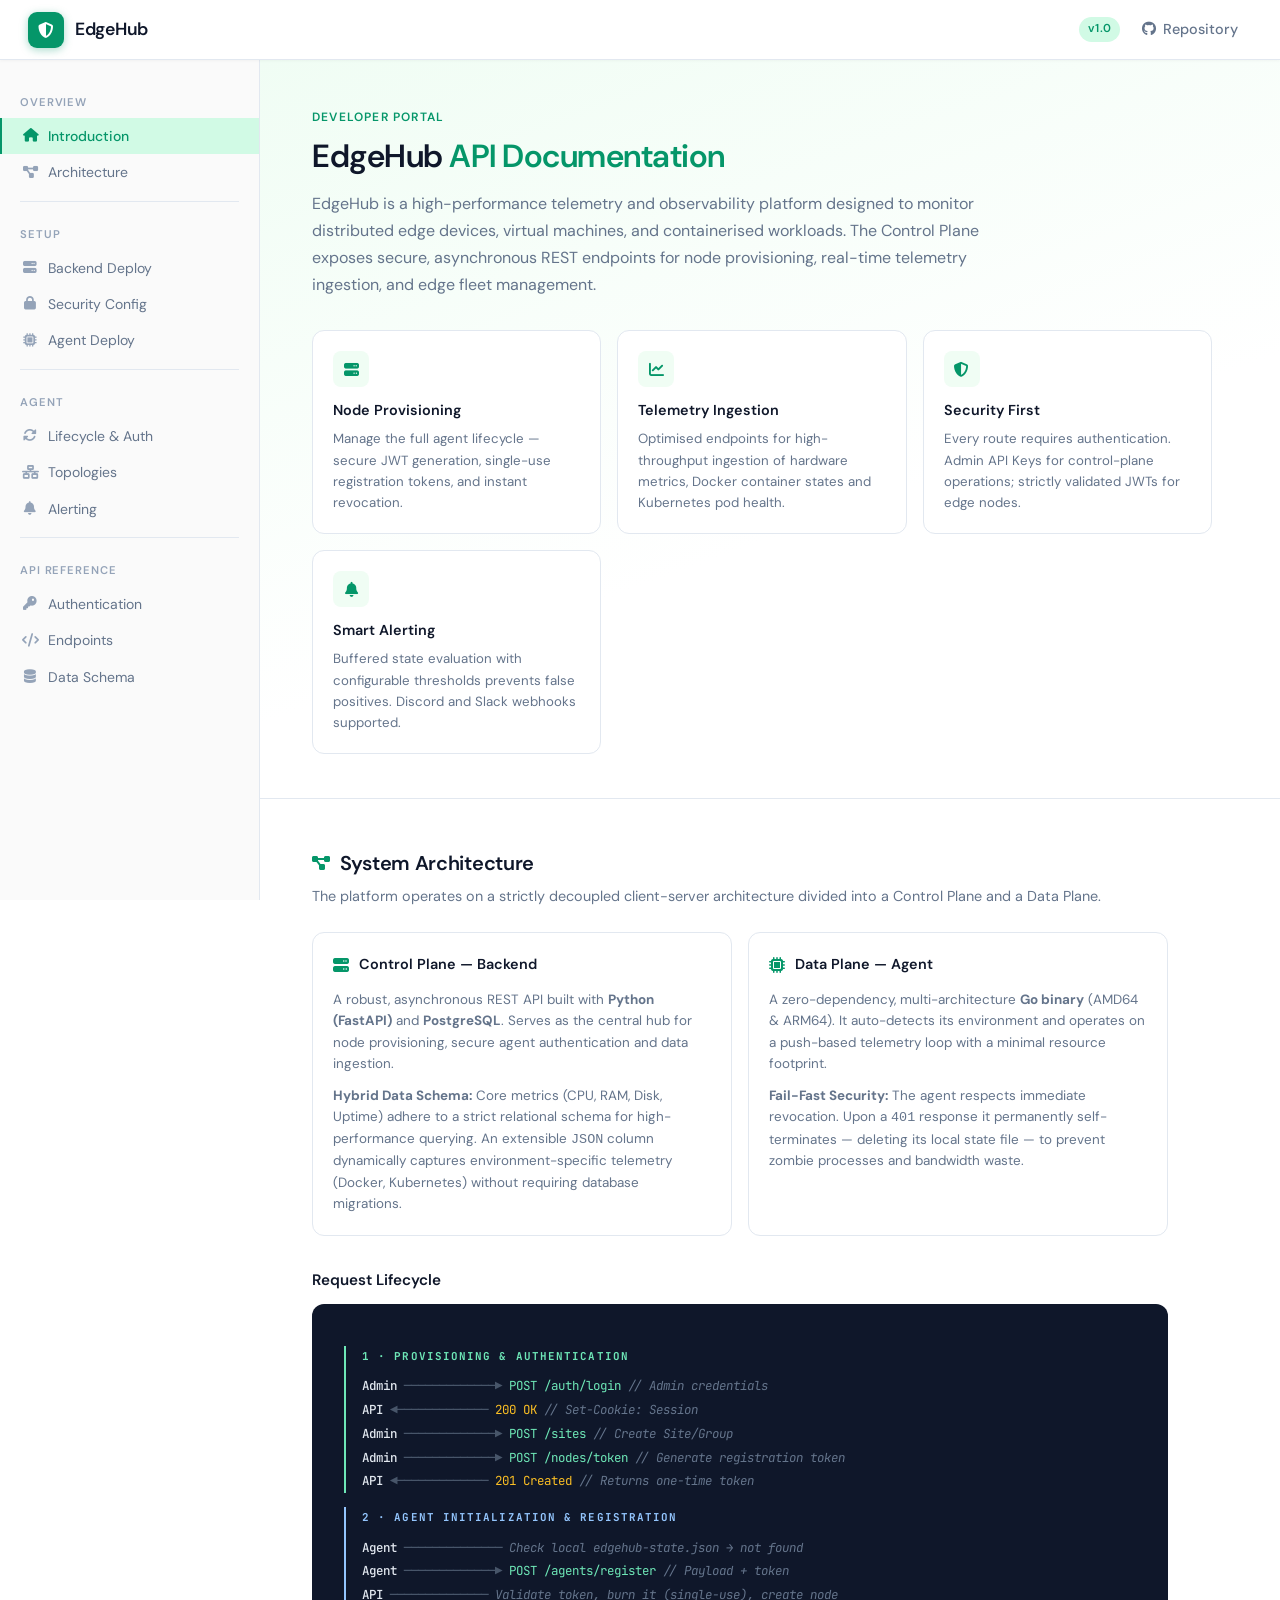
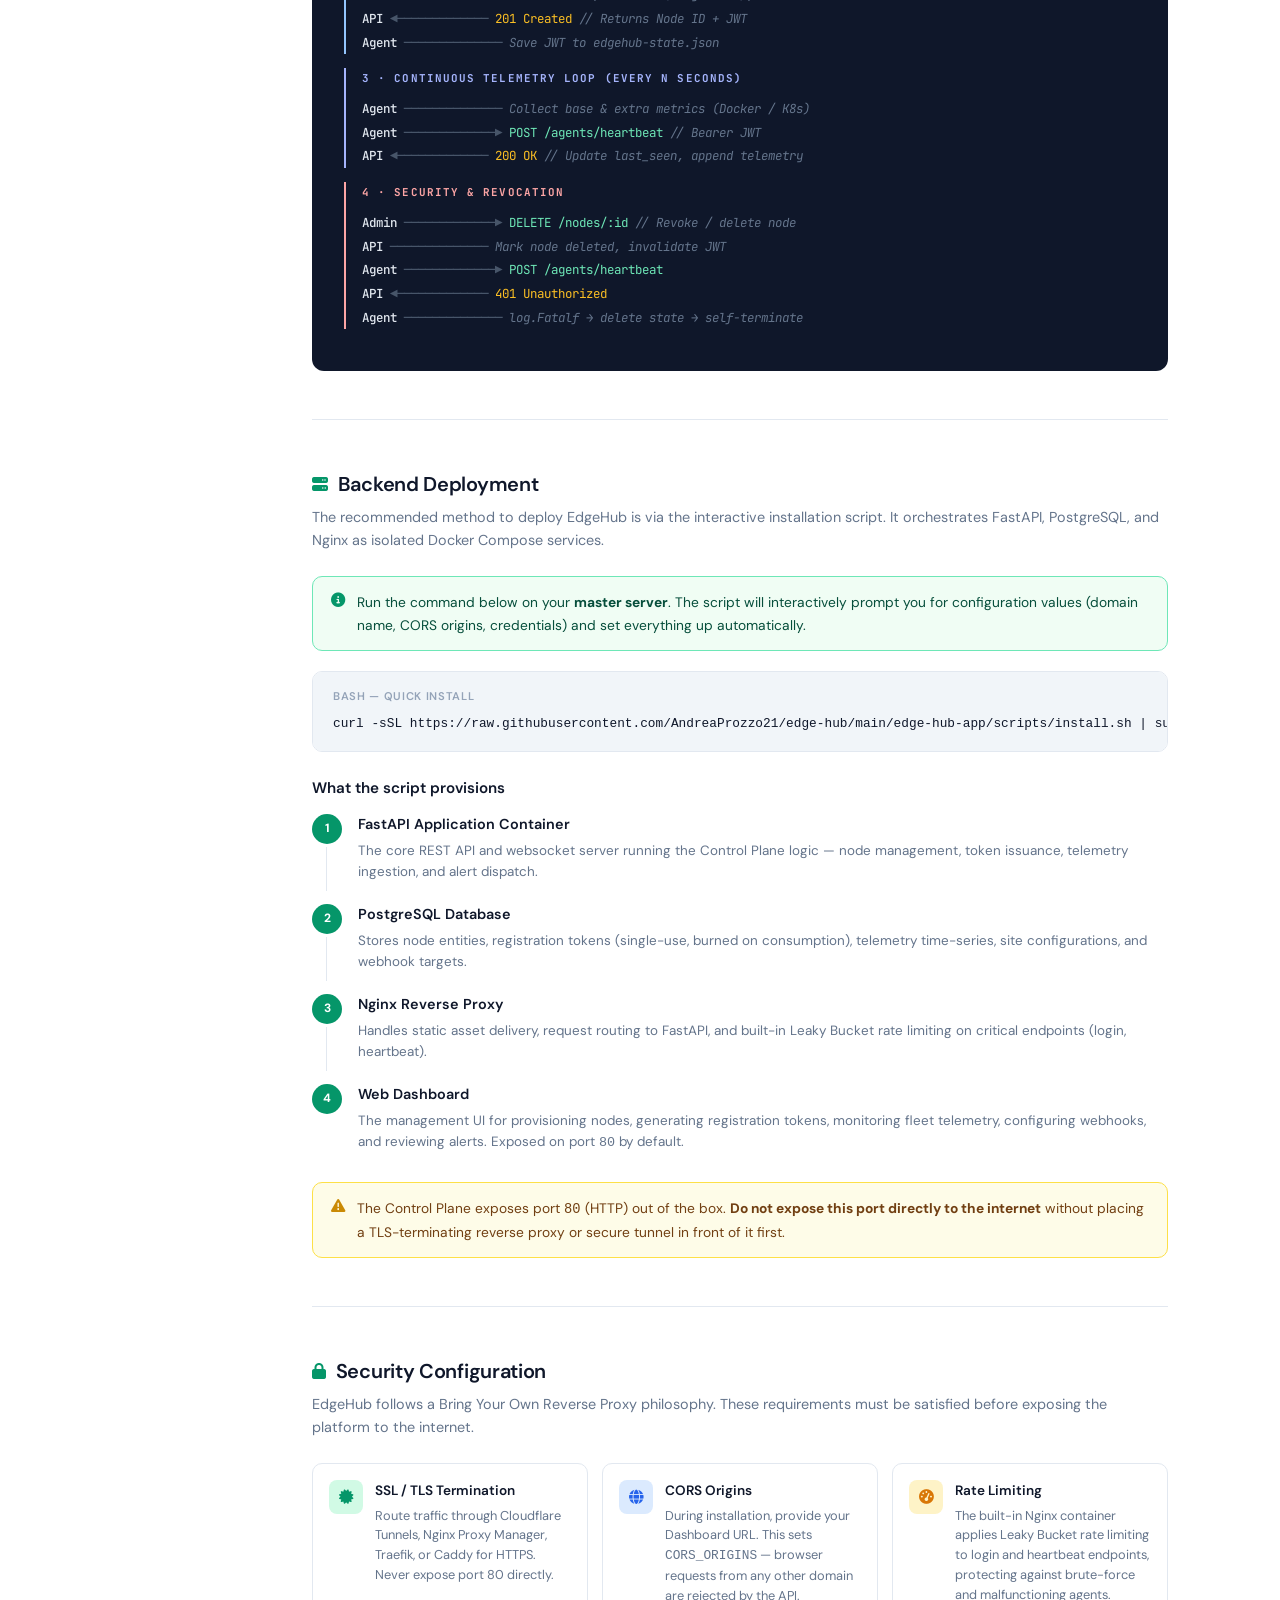
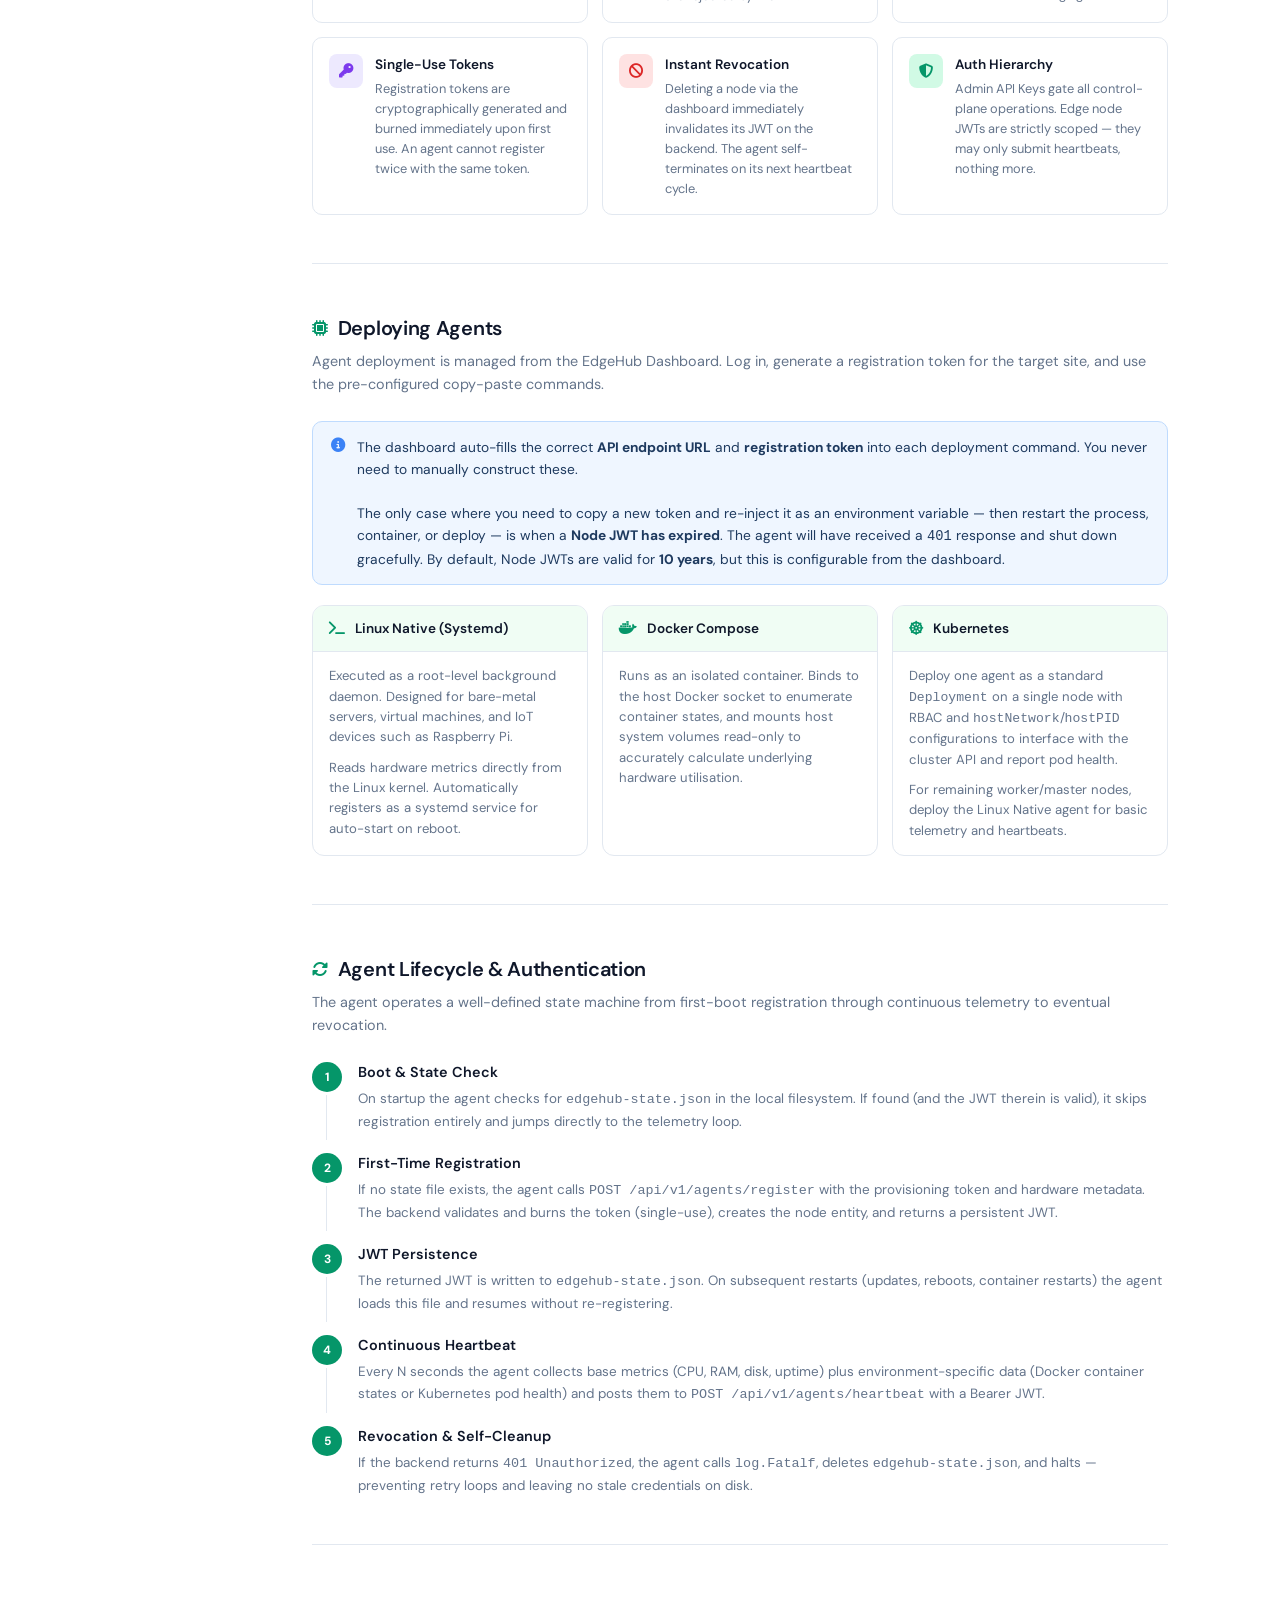
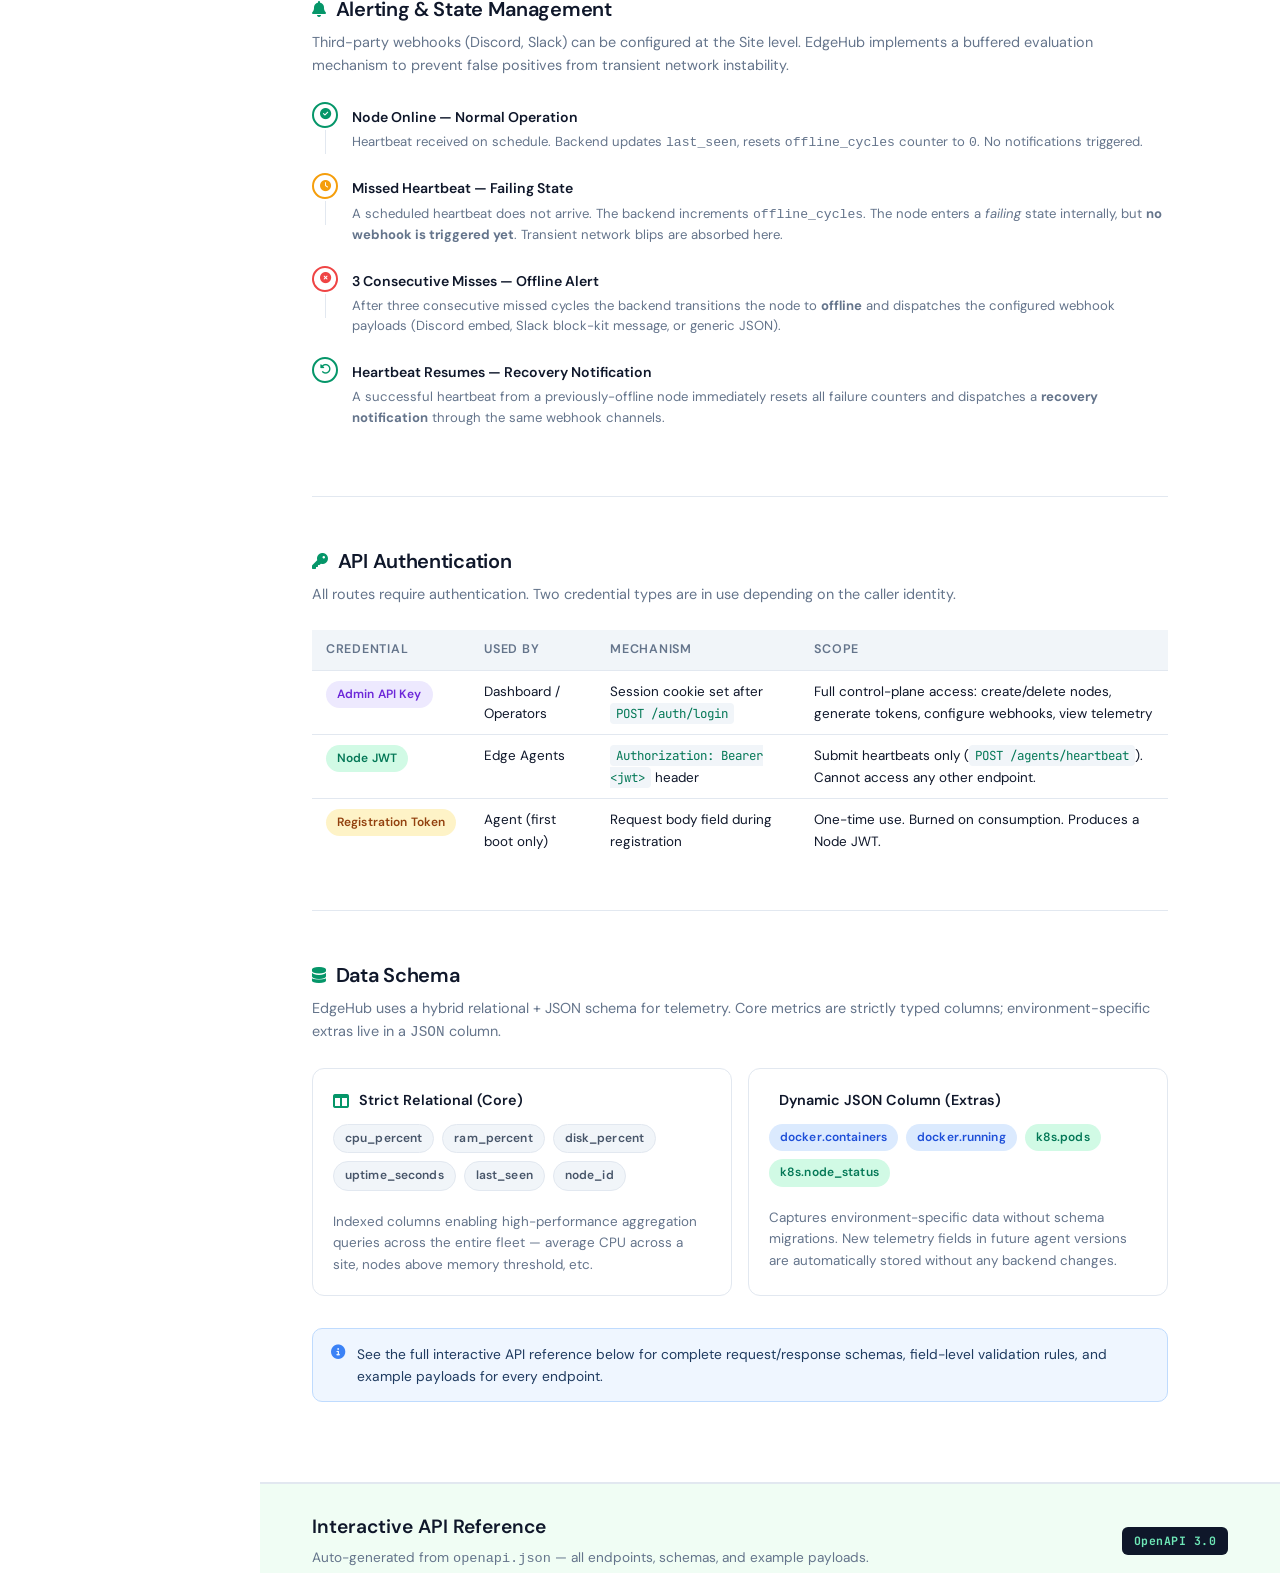
==== edge-hub-app/docs/index.html @ 3953c867 "Stable v1 docs" ====
<!DOCTYPE html>
<html lang="en">
<head>
    <link rel="icon" type="image/x-icon" href="favicon.ico">
    <meta charset="utf-8"/>
    <meta name="viewport" content="width=device-width, initial-scale=1">
    <title>Developer Portal | EdgeHub</title>

    <link rel="preconnect" href="https://fonts.googleapis.com">
    <link rel="preconnect" href="https://fonts.gstatic.com" crossorigin>
    <link href="https://fonts.googleapis.com/css2?family=DM+Sans:ital,opsz,wght@0,9..40,300;0,9..40,400;0,9..40,500;0,9..40,600;1,9..40,400&family=JetBrains+Mono:wght@400;500&display=swap" rel="stylesheet">
    <link rel="stylesheet" href="https://cdnjs.cloudflare.com/ajax/libs/font-awesome/6.4.0/css/all.min.css">

    <style>
        :root {
            --primary: #059669;
            --primary-hover: #047857;
            --primary-light: #d1fae5;
            --primary-mid: #6ee7b7;
            --bg-base: #ffffff;
            --bg-subtle: #f0fdf4;
            --bg-sidebar: #fafafa;
            --text-main: #0f172a;
            --text-muted: #64748b;
            --text-light: #94a3b8;
            --border-color: #e2e8f0;
            --border-strong: #cbd5e1;
            --code-bg: #f1f5f9;
            --danger: #ef4444;
            --warning: #f59e0b;
            --info: #3b82f6;
            --sidebar-width: 260px;
            --nav-height: 60px;
        }

        *, *::before, *::after { box-sizing: border-box; }

        body {
            margin: 0;
            padding: 0;
            font-family: 'DM Sans', sans-serif;
            background-color: var(--bg-base);
            color: var(--text-main);
            font-size: 15px;
            line-height: 1.6;
        }

        /* ─── TOPNAV ─── */
        .topnav {
            position: sticky;
            top: 0;
            z-index: 1000;
            height: var(--nav-height);
            background: var(--bg-base);
            border-bottom: 1px solid var(--border-color);
            display: flex;
            align-items: center;
            justify-content: space-between;
            padding: 0 28px;
            box-shadow: 0 1px 3px rgba(0,0,0,0.04);
        }

        .nav-brand {
            display: flex;
            align-items: center;
            gap: 11px;
            font-weight: 600;
            font-size: 1.1rem;
            color: var(--text-main);
            letter-spacing: -0.3px;
            text-decoration: none;
        }

        .brand-icon {
            width: 36px;
            height: 36px;
            background: var(--primary);
            border-radius: 9px;
            display: flex;
            align-items: center;
            justify-content: center;
            flex-shrink: 0;
            box-shadow: 0 2px 8px rgba(5,150,105,0.35);
        }

        .brand-icon i {
            color: #fff;
            font-size: 16px;
        }

        .nav-right {
            display: flex;
            align-items: center;
            gap: 8px;
        }

        .nav-badge {
            font-size: 0.72rem;
            font-weight: 600;
            color: var(--primary);
            background: var(--primary-light);
            padding: 3px 9px;
            border-radius: 20px;
            letter-spacing: 0.02em;
        }

        .nav-link {
            display: inline-flex;
            align-items: center;
            gap: 7px;
            color: var(--text-muted);
            text-decoration: none;
            font-size: 0.9rem;
            font-weight: 500;
            padding: 6px 14px;
            border-radius: 8px;
            transition: background 0.15s, color 0.15s;
        }

        .nav-link:hover {
            background: var(--bg-subtle);
            color: var(--primary);
        }

        /* ─── LAYOUT ─── */
        .page-wrapper {
            display: flex;
            min-height: calc(100vh - var(--nav-height));
        }

        /* ─── SIDEBAR ─── */
        .sidebar {
            width: var(--sidebar-width);
            flex-shrink: 0;
            background: var(--bg-sidebar);
            border-right: 1px solid var(--border-color);
            position: sticky;
            top: var(--nav-height);
            height: calc(100vh - var(--nav-height));
            overflow-y: auto;
            padding: 20px 0 40px;
            scrollbar-width: thin;
            scrollbar-color: var(--border-strong) transparent;
        }

        .sidebar::-webkit-scrollbar { width: 4px; }
        .sidebar::-webkit-scrollbar-thumb { background: var(--border-strong); border-radius: 4px; }

        .sidebar-section {
            margin-bottom: 4px;
        }

        .sidebar-label {
            font-size: 0.7rem;
            font-weight: 600;
            color: var(--text-light);
            letter-spacing: 0.08em;
            text-transform: uppercase;
            padding: 14px 20px 6px;
        }

        .sidebar-link {
            display: flex;
            align-items: center;
            gap: 10px;
            padding: 7px 20px;
            color: var(--text-muted);
            text-decoration: none;
            font-size: 0.875rem;
            font-weight: 400;
            border-left: 2px solid transparent;
            transition: all 0.15s;
        }

        .sidebar-link i {
            width: 16px;
            text-align: center;
            font-size: 0.85rem;
            color: var(--text-light);
            flex-shrink: 0;
        }

        .sidebar-link:hover {
            color: var(--text-main);
            background: var(--border-color);
        }

        .sidebar-link.active {
            color: var(--primary);
            border-left-color: var(--primary);
            background: var(--primary-light);
            font-weight: 500;
        }

        .sidebar-link.active i {
            color: var(--primary);
        }

        .sidebar-divider {
            height: 1px;
            background: var(--border-color);
            margin: 10px 20px;
        }

        /* ─── MAIN CONTENT ─── */
        .main-content {
            flex: 1;
            min-width: 0;
        }

        /* ─── HERO ─── */
        .hero {
            background: linear-gradient(160deg, var(--bg-subtle) 0%, #ffffff 60%);
            border-bottom: 1px solid var(--border-color);
            padding: 48px 52px 44px;
        }

        .hero-eyebrow {
            font-size: 0.75rem;
            font-weight: 600;
            color: var(--primary);
            letter-spacing: 0.1em;
            text-transform: uppercase;
            margin: 0 0 10px;
        }

        .hero-title {
            font-size: 2rem;
            font-weight: 600;
            color: var(--text-main);
            letter-spacing: -0.5px;
            margin: 0 0 14px;
            line-height: 1.2;
        }

        .hero-title span { color: var(--primary); }

        .hero-desc {
            font-size: 1rem;
            color: var(--text-muted);
            max-width: 680px;
            margin: 0 0 32px;
            line-height: 1.7;
        }

        .hero-cards {
            display: grid;
            grid-template-columns: repeat(auto-fit, minmax(230px, 1fr));
            gap: 16px;
            max-width: 900px;
        }

        .hero-card {
            background: var(--bg-base);
            border: 1px solid var(--border-color);
            border-radius: 12px;
            padding: 20px;
            transition: box-shadow 0.2s, border-color 0.2s, transform 0.2s;
        }

        .hero-card:hover {
            border-color: var(--primary-mid);
            box-shadow: 0 4px 16px rgba(5,150,105,0.10);
            transform: translateY(-2px);
        }

        .hero-card-icon {
            width: 36px;
            height: 36px;
            background: var(--bg-subtle);
            border-radius: 8px;
            display: flex;
            align-items: center;
            justify-content: center;
            margin-bottom: 12px;
        }

        .hero-card-icon i { color: var(--primary); font-size: 15px; }

        .hero-card h3 {
            margin: 0 0 6px;
            font-size: 0.9rem;
            font-weight: 600;
            color: var(--text-main);
        }

        .hero-card p {
            margin: 0;
            font-size: 0.83rem;
            color: var(--text-muted);
            line-height: 1.6;
        }

        /* ─── DOC SECTIONS ─── */
        .doc-body {
            padding: 48px 52px 60px;
            max-width: 960px;
        }

        .section-anchor {
            scroll-margin-top: calc(var(--nav-height) + 20px);
        }

        .section-title {
            font-size: 1.25rem;
            font-weight: 600;
            color: var(--text-main);
            letter-spacing: -0.3px;
            margin: 0 0 6px;
            display: flex;
            align-items: center;
            gap: 10px;
        }

        .section-title i {
            color: var(--primary);
            font-size: 1rem;
        }

        .section-subtitle {
            font-size: 0.9rem;
            color: var(--text-muted);
            margin: 0 0 24px;
        }

        .section-divider {
            border: none;
            border-top: 1px solid var(--border-color);
            margin: 48px 0;
        }

        /* ─── CARDS GRID ─── */
        .cards-grid {
            display: grid;
            grid-template-columns: repeat(auto-fit, minmax(260px, 1fr));
            gap: 16px;
            margin-bottom: 32px;
        }

        .info-card {
            border: 1px solid var(--border-color);
            border-radius: 12px;
            padding: 20px;
            background: var(--bg-base);
        }

        .info-card-header {
            display: flex;
            align-items: center;
            gap: 10px;
            margin-bottom: 12px;
        }

        .info-card-header i {
            color: var(--primary);
            font-size: 1rem;
        }

        .info-card-header h4 {
            margin: 0;
            font-size: 0.9rem;
            font-weight: 600;
            color: var(--text-main);
        }

        .info-card p {
            margin: 0 0 10px;
            font-size: 0.84rem;
            color: var(--text-muted);
            line-height: 1.6;
        }

        .info-card p:last-child { margin-bottom: 0; }

        /* ─── STEPS ─── */
        .steps {
            counter-reset: step;
            margin: 0 0 28px;
        }

        .step {
            display: flex;
            gap: 16px;
            margin-bottom: 20px;
            position: relative;
        }

        .step:not(:last-child)::before {
            content: '';
            position: absolute;
            left: 14px;
            top: 34px;
            bottom: -8px;
            width: 1px;
            background: var(--border-color);
        }

        .step-num {
            counter-increment: step;
            width: 30px;
            height: 30px;
            border-radius: 50%;
            background: var(--primary);
            color: #fff;
            font-size: 0.75rem;
            font-weight: 700;
            display: flex;
            align-items: center;
            justify-content: center;
            flex-shrink: 0;
            margin-top: 1px;
        }

        .step-body h4 {
            margin: 0 0 4px;
            font-size: 0.9rem;
            font-weight: 600;
            color: var(--text-main);
        }

        .step-body p {
            margin: 0;
            font-size: 0.84rem;
            color: var(--text-muted);
            line-height: 1.6;
        }

        /* ─── CODE ─── */
        .code-block {
            background: var(--code-bg);
            border: 1px solid var(--border-color);
            border-radius: 10px;
            padding: 16px 20px;
            font-family: 'JetBrains Mono', monospace;
            font-size: 0.8rem;
            color: var(--text-main);
            overflow-x: auto;
            margin: 12px 0 20px;
            position: relative;
        }

        .code-block .code-label {
            font-family: 'DM Sans', sans-serif;
            font-size: 0.7rem;
            font-weight: 600;
            color: var(--text-light);
            letter-spacing: 0.06em;
            text-transform: uppercase;
            margin-bottom: 8px;
        }

        .code-block code {
            display: block;
            white-space: pre;
            line-height: 1.7;
        }

        .token-kw { color: #7c3aed; }
        .token-str { color: #059669; }
        .token-cmt { color: #94a3b8; font-style: italic; }
        .token-cmd { color: #0f172a; }

        /* ─── BADGE ROW ─── */
        .badge-row {
            display: flex;
            flex-wrap: wrap;
            gap: 8px;
            margin: 0 0 20px;
        }

        .badge {
            font-size: 0.75rem;
            font-weight: 600;
            padding: 4px 11px;
            border-radius: 20px;
            letter-spacing: 0.01em;
            white-space: nowrap;
            display: inline-block;
        }

        .badge-green  { background: var(--primary-light); color: var(--primary-hover); }
        .badge-blue   { background: #dbeafe; color: #1d4ed8; }
        .badge-amber  { background: #fef3c7; color: #92400e; }
        .badge-red    { background: #fee2e2; color: #b91c1c; }
        .badge-purple { background: #ede9fe; color: #6d28d9; }
        .badge-gray   { background: #f1f5f9; color: #475569; border: 1px solid var(--border-color); }

        /* ─── TABLE ─── */
        .doc-table {
            width: 100%;
            border-collapse: collapse;
            font-size: 0.84rem;
            margin: 0 0 24px;
        }

        .doc-table th {
            text-align: left;
            padding: 10px 14px;
            font-weight: 600;
            font-size: 0.78rem;
            text-transform: uppercase;
            letter-spacing: 0.06em;
            color: var(--text-muted);
            background: var(--code-bg);
            border-bottom: 1px solid var(--border-color);
        }

        .doc-table td {
            padding: 10px 14px;
            color: var(--text-main);
            border-bottom: 1px solid var(--border-color);
            vertical-align: top;
        }

        .doc-table tr:last-child td { border-bottom: none; }
        .doc-table tr:hover td { background: var(--bg-subtle); }

        .doc-table code {
            font-family: 'JetBrains Mono', monospace;
            font-size: 0.78rem;
            background: var(--code-bg);
            padding: 2px 6px;
            border-radius: 4px;
            color: var(--primary-hover);
        }

        /* ─── CALLOUT ─── */
        .callout {
            border-radius: 10px;
            padding: 14px 18px;
            font-size: 0.86rem;
            margin: 0 0 20px;
            display: flex;
            gap: 12px;
            align-items: flex-start;
            line-height: 1.6;
        }

        .callout i { margin-top: 2px; flex-shrink: 0; font-size: 0.9rem; }

        .callout-warn  { background: #fefce8; border: 1px solid #fde047; color: #713f12; }
        .callout-warn i { color: #ca8a04; }
        .callout-info  { background: #eff6ff; border: 1px solid #bfdbfe; color: #1e3a5f; }
        .callout-info i { color: var(--info); }
        .callout-danger{ background: #fff1f2; border: 1px solid #fecdd3; color: #881337; }
        .callout-danger i { color: var(--danger); }
        .callout-green { background: var(--bg-subtle); border: 1px solid var(--primary-mid); color: #064e3b; }
        .callout-green i { color: var(--primary); }

        /* ─── SEQUENCE DIAGRAM ─── */
        .sequence-block {
            background: #0f172a;
            border-radius: 12px;
            padding: 28px 32px;
            margin: 12px 0 24px;
            font-family: 'JetBrains Mono', monospace;
            font-size: 0.78rem;
            line-height: 1.9;
            overflow-x: auto;
        }

        .seq-phase {
            border-left: 2px solid;
            padding-left: 16px;
            margin: 14px 0;
        }
        .seq-phase.provision { border-color: #6ee7b7; }
        .seq-phase.register  { border-color: #93c5fd; }
        .seq-phase.telemetry { border-color: #a5b4fc; }
        .seq-phase.revoke    { border-color: #fca5a5; }

        .seq-label {
            font-size: 0.68rem;
            font-weight: 700;
            letter-spacing: 0.1em;
            text-transform: uppercase;
            margin-bottom: 8px;
        }
        .seq-phase.provision .seq-label { color: #6ee7b7; }
        .seq-phase.register  .seq-label { color: #93c5fd; }
        .seq-phase.telemetry .seq-label { color: #a5b4fc; }
        .seq-phase.revoke    .seq-label { color: #fca5a5; }

        .seq-line { color: #94a3b8; }
        .seq-line .actor { color: #e2e8f0; font-weight: 500; }
        .seq-line .arrow { color: #475569; }
        .seq-line .method { color: #6ee7b7; }
        .seq-line .status { color: #fbbf24; }
        .seq-line .note   { color: #64748b; font-style: italic; }

        /* ─── TOPOLOGY GRID ─── */
        .topo-grid {
            display: grid;
            grid-template-columns: repeat(auto-fit, minmax(220px, 1fr));
            gap: 14px;
            margin: 0 0 28px;
        }

        .topo-card {
            border: 1px solid var(--border-color);
            border-radius: 12px;
            overflow: hidden;
        }

        .topo-header {
            background: var(--bg-subtle);
            padding: 12px 16px;
            display: flex;
            align-items: center;
            gap: 10px;
            border-bottom: 1px solid var(--border-color);
        }

        .topo-header i { color: var(--primary); font-size: 0.9rem; }
        .topo-header h4 { margin: 0; font-size: 0.85rem; font-weight: 600; color: var(--text-main); }

        .topo-body {
            padding: 14px 16px;
        }

        .topo-body p {
            margin: 0 0 10px;
            font-size: 0.82rem;
            color: var(--text-muted);
            line-height: 1.55;
        }

        .topo-body p:last-child { margin-bottom: 0; }

        .topo-tag {
            display: inline-block;
            font-size: 0.7rem;
            font-weight: 600;
            background: var(--code-bg);
            color: var(--text-muted);
            padding: 2px 8px;
            border-radius: 5px;
            font-family: 'JetBrains Mono', monospace;
            border: 1px solid var(--border-color);
        }

        /* ─── ALERT FLOW ─── */
        .alert-flow {
            display: flex;
            flex-direction: column;
            gap: 0;
            margin: 0 0 24px;
        }

        .alert-step {
            display: flex;
            align-items: flex-start;
            gap: 14px;
        }

        .alert-line-wrap {
            display: flex;
            flex-direction: column;
            align-items: center;
            flex-shrink: 0;
        }

        .alert-dot {
            width: 26px;
            height: 26px;
            border-radius: 50%;
            border: 2px solid var(--primary);
            background: var(--bg-base);
            display: flex;
            align-items: center;
            justify-content: center;
            flex-shrink: 0;
        }

        .alert-dot i { font-size: 0.7rem; color: var(--primary); }
        .alert-dot.red { border-color: var(--danger); }
        .alert-dot.red i { color: var(--danger); }
        .alert-dot.amber { border-color: var(--warning); }
        .alert-dot.amber i { color: var(--warning); }

        .alert-connector {
            width: 1px;
            flex: 1;
            min-height: 24px;
            background: var(--border-color);
            margin: 2px 0;
        }

        .alert-body {
            padding-bottom: 20px;
        }

        .alert-body h4 {
            margin: 4px 0 4px;
            font-size: 0.88rem;
            font-weight: 600;
            color: var(--text-main);
        }

        .alert-body p {
            margin: 0;
            font-size: 0.82rem;
            color: var(--text-muted);
            line-height: 1.55;
        }

        /* ─── SECURITY GRID ─── */
        .security-grid {
            display: grid;
            grid-template-columns: repeat(auto-fit, minmax(240px, 1fr));
            gap: 14px;
            margin: 0 0 28px;
        }

        .security-item {
            border: 1px solid var(--border-color);
            border-radius: 10px;
            padding: 16px;
            display: flex;
            gap: 12px;
        }

        .security-icon {
            width: 34px;
            height: 34px;
            border-radius: 8px;
            display: flex;
            align-items: center;
            justify-content: center;
            flex-shrink: 0;
        }

        .security-icon.green  { background: var(--primary-light); }
        .security-icon.amber  { background: #fef3c7; }
        .security-icon.blue   { background: #dbeafe; }
        .security-icon.red    { background: #fee2e2; }
        .security-icon.purple { background: #ede9fe; }

        .security-icon.green  i { color: var(--primary); font-size: 0.9rem; }
        .security-icon.amber  i { color: #d97706; font-size: 0.9rem; }
        .security-icon.blue   i { color: #2563eb; font-size: 0.9rem; }
        .security-icon.red    i { color: #dc2626; font-size: 0.9rem; }
        .security-icon.purple i { color: #7c3aed; font-size: 0.9rem; }

        .security-text h4 { margin: 0 0 4px; font-size: 0.85rem; font-weight: 600; color: var(--text-main); }
        .security-text p  { margin: 0; font-size: 0.8rem; color: var(--text-muted); line-height: 1.55; }

        /* ─── REDOC WRAPPER ─── */
        .redoc-divider {
            border-top: 2px solid var(--border-color);
            margin: 0;
        }

        .redoc-header {
            padding: 28px 52px 20px;
            background: var(--bg-subtle);
            border-bottom: 1px solid var(--border-color);
            display: flex;
            align-items: center;
            justify-content: space-between;
        }

        .redoc-header h2 {
            margin: 0 0 4px;
            font-size: 1.2rem;
            font-weight: 600;
            color: var(--text-main);
        }

        .redoc-header p {
            margin: 0;
            font-size: 0.85rem;
            color: var(--text-muted);
        }

        .redoc-badge {
            font-size: 0.72rem;
            font-weight: 700;
            background: #0f172a;
            color: #6ee7b7;
            padding: 5px 12px;
            border-radius: 6px;
            letter-spacing: 0.04em;
            font-family: 'JetBrains Mono', monospace;
        }

        .redoc-container { width: 100%; }

        /* ─── RESPONSIVE ─── */
        @media (max-width: 860px) {
            .sidebar { display: none; }
            .hero { padding: 32px 24px 28px; }
            .doc-body { padding: 32px 24px 48px; }
            .redoc-header { padding: 20px 24px 16px; flex-direction: column; align-items: flex-start; gap: 10px; }
        }
    </style>
</head>
<body>

<!-- ─── TOPNAV ─── -->
<header class="topnav">
    <a class="nav-brand" href="#">
        <div class="brand-icon">
            <i class="fas fa-shield-halved"></i>
        </div>
        EdgeHub
    </a>
    <div class="nav-right">
        <span class="nav-badge">v1.0</span>
        <a class="nav-link" href="https://github.com/AndreaProzzo21/edge-hub" target="_blank">
            <i class="fab fa-github"></i> Repository
        </a>
    </div>
</header>

<div class="page-wrapper">

    <!-- ─── SIDEBAR ─── -->
    <nav class="sidebar">
        <div class="sidebar-section">
            <div class="sidebar-label">Overview</div>
            <a class="sidebar-link active" href="#overview">
                <i class="fas fa-house"></i> Introduction
            </a>
            <a class="sidebar-link" href="#architecture">
                <i class="fas fa-diagram-project"></i> Architecture
            </a>
        </div>
        <div class="sidebar-divider"></div>
        <div class="sidebar-section">
            <div class="sidebar-label">Setup</div>
            <a class="sidebar-link" href="#backend-setup">
                <i class="fas fa-server"></i> Backend Deploy
            </a>
            <a class="sidebar-link" href="#security-config">
                <i class="fas fa-lock"></i> Security Config
            </a>
            <a class="sidebar-link" href="#agent-deploy">
                <i class="fas fa-microchip"></i> Agent Deploy
            </a>
        </div>
        <div class="sidebar-divider"></div>
        <div class="sidebar-section">
            <div class="sidebar-label">Agent</div>
            <a class="sidebar-link" href="#agent-lifecycle">
                <i class="fas fa-rotate"></i> Lifecycle & Auth
            </a>
            <a class="sidebar-link" href="#topologies">
                <i class="fas fa-network-wired"></i> Topologies
            </a>
            <a class="sidebar-link" href="#alerting">
                <i class="fas fa-bell"></i> Alerting
            </a>
        </div>
        <div class="sidebar-divider"></div>
        <div class="sidebar-section">
            <div class="sidebar-label">API Reference</div>
            <a class="sidebar-link" href="#api-auth">
                <i class="fas fa-key"></i> Authentication
            </a>
            <a class="sidebar-link" href="#api-endpoints">
                <i class="fas fa-code"></i> Endpoints
            </a>
            <a class="sidebar-link" href="#api-schema">
                <i class="fas fa-database"></i> Data Schema
            </a>
        </div>
    </nav>

    <!-- ─── MAIN ─── -->
    <div class="main-content">

        <!-- HERO -->
        <section class="hero" id="overview">
            <p class="hero-eyebrow">Developer Portal</p>
            <h1 class="hero-title">EdgeHub <span>API Documentation</span></h1>
            <p class="hero-desc">
                EdgeHub is a high-performance telemetry and observability platform designed to monitor distributed edge devices, virtual machines, and containerised workloads. The Control Plane exposes secure, asynchronous REST endpoints for node provisioning, real-time telemetry ingestion, and edge fleet management.
            </p>
            <div class="hero-cards">
                <div class="hero-card">
                    <div class="hero-card-icon"><i class="fas fa-server"></i></div>
                    <h3>Node Provisioning</h3>
                    <p>Manage the full agent lifecycle — secure JWT generation, single-use registration tokens, and instant revocation.</p>
                </div>
                <div class="hero-card">
                    <div class="hero-card-icon"><i class="fas fa-chart-line"></i></div>
                    <h3>Telemetry Ingestion</h3>
                    <p>Optimised endpoints for high-throughput ingestion of hardware metrics, Docker container states and Kubernetes pod health.</p>
                </div>
                <div class="hero-card">
                    <div class="hero-card-icon"><i class="fas fa-shield-halved"></i></div>
                    <h3>Security First</h3>
                    <p>Every route requires authentication. Admin API Keys for control-plane operations; strictly validated JWTs for edge nodes.</p>
                </div>
                <div class="hero-card">
                    <div class="hero-card-icon"><i class="fas fa-bell"></i></div>
                    <h3>Smart Alerting</h3>
                    <p>Buffered state evaluation with configurable thresholds prevents false positives. Discord and Slack webhooks supported.</p>
                </div>
            </div>
        </section>

        <!-- DOC BODY -->
        <div class="doc-body">

            <!-- ARCHITECTURE -->
            <section class="section-anchor" id="architecture">
                <h2 class="section-title"><i class="fas fa-diagram-project"></i> System Architecture</h2>
                <p class="section-subtitle">The platform operates on a strictly decoupled client-server architecture divided into a Control Plane and a Data Plane.</p>

                <div class="cards-grid">
                    <div class="info-card">
                        <div class="info-card-header">
                            <i class="fas fa-server"></i>
                            <h4>Control Plane — Backend</h4>
                        </div>
                        <p>A robust, asynchronous REST API built with <strong>Python (FastAPI)</strong> and <strong>PostgreSQL</strong>. Serves as the central hub for node provisioning, secure agent authentication and data ingestion.</p>
                        <p><strong>Hybrid Data Schema:</strong> Core metrics (CPU, RAM, Disk, Uptime) adhere to a strict relational schema for high-performance querying. An extensible <code>JSON</code> column dynamically captures environment-specific telemetry (Docker, Kubernetes) without requiring database migrations.</p>
                    </div>
                    <div class="info-card">
                        <div class="info-card-header">
                            <i class="fas fa-microchip"></i>
                            <h4>Data Plane — Agent</h4>
                        </div>
                        <p>A zero-dependency, multi-architecture <strong>Go binary</strong> (AMD64 &amp; ARM64). It auto-detects its environment and operates on a push-based telemetry loop with a minimal resource footprint.</p>
                        <p><strong>Fail-Fast Security:</strong> The agent respects immediate revocation. Upon a <code>401</code> response it permanently self-terminates — deleting its local state file — to prevent zombie processes and bandwidth waste.</p>
                    </div>
                </div>

                <!-- Sequence diagram -->
                <h3 style="font-size:0.95rem; font-weight:600; color:var(--text-main); margin:0 0 10px;">Request Lifecycle</h3>
                <div class="sequence-block">
                    <div class="seq-phase provision">
                        <div class="seq-label">1 · Provisioning &amp; Authentication</div>
                        <div class="seq-line"><span class="actor">Admin</span> <span class="arrow">─────────────▶</span> <span class="method">POST /auth/login</span> <span class="note">// Admin credentials</span></div>
                        <div class="seq-line"><span class="actor">API  </span> <span class="arrow">◀─────────────</span> <span class="status">200 OK</span> <span class="note">// Set-Cookie: Session</span></div>
                        <div class="seq-line"><span class="actor">Admin</span> <span class="arrow">─────────────▶</span> <span class="method">POST /sites</span> <span class="note">// Create Site/Group</span></div>
                        <div class="seq-line"><span class="actor">Admin</span> <span class="arrow">─────────────▶</span> <span class="method">POST /nodes/token</span> <span class="note">// Generate registration token</span></div>
                        <div class="seq-line"><span class="actor">API  </span> <span class="arrow">◀─────────────</span> <span class="status">201 Created</span> <span class="note">// Returns one-time token</span></div>
                    </div>
                    <div class="seq-phase register">
                        <div class="seq-label">2 · Agent Initialization &amp; Registration</div>
                        <div class="seq-line"><span class="actor">Agent</span> <span class="arrow">──────────────</span> <span class="note">Check local edgehub-state.json → not found</span></div>
                        <div class="seq-line"><span class="actor">Agent</span> <span class="arrow">─────────────▶</span> <span class="method">POST /agents/register</span> <span class="note">// Payload + token</span></div>
                        <div class="seq-line"><span class="actor">API  </span> <span class="arrow">──────────────</span> <span class="note">Validate token, burn it (single-use), create node</span></div>
                        <div class="seq-line"><span class="actor">API  </span> <span class="arrow">◀─────────────</span> <span class="status">201 Created</span> <span class="note">// Returns Node ID + JWT</span></div>
                        <div class="seq-line"><span class="actor">Agent</span> <span class="arrow">──────────────</span> <span class="note">Save JWT to edgehub-state.json</span></div>
                    </div>
                    <div class="seq-phase telemetry">
                        <div class="seq-label">3 · Continuous Telemetry Loop (every N seconds)</div>
                        <div class="seq-line"><span class="actor">Agent</span> <span class="arrow">──────────────</span> <span class="note">Collect base &amp; extra metrics (Docker / K8s)</span></div>
                        <div class="seq-line"><span class="actor">Agent</span> <span class="arrow">─────────────▶</span> <span class="method">POST /agents/heartbeat</span> <span class="note">// Bearer JWT</span></div>
                        <div class="seq-line"><span class="actor">API  </span> <span class="arrow">◀─────────────</span> <span class="status">200 OK</span> <span class="note">// Update last_seen, append telemetry</span></div>
                    </div>
                    <div class="seq-phase revoke">
                        <div class="seq-label">4 · Security &amp; Revocation</div>
                        <div class="seq-line"><span class="actor">Admin</span> <span class="arrow">─────────────▶</span> <span class="method">DELETE /nodes/:id</span> <span class="note">// Revoke / delete node</span></div>
                        <div class="seq-line"><span class="actor">API  </span> <span class="arrow">──────────────</span> <span class="note">Mark node deleted, invalidate JWT</span></div>
                        <div class="seq-line"><span class="actor">Agent</span> <span class="arrow">─────────────▶</span> <span class="method">POST /agents/heartbeat</span></div>
                        <div class="seq-line"><span class="actor">API  </span> <span class="arrow">◀─────────────</span> <span class="status">401 Unauthorized</span></div>
                        <div class="seq-line"><span class="actor">Agent</span> <span class="arrow">──────────────</span> <span class="note">log.Fatalf → delete state → self-terminate</span></div>
                    </div>
                </div>
            </section>

            <hr class="section-divider">

            <!-- BACKEND SETUP -->
            <section class="section-anchor" id="backend-setup">
                <h2 class="section-title"><i class="fas fa-server"></i> Backend Deployment</h2>
                <p class="section-subtitle">The recommended method to deploy EdgeHub is via the interactive installation script. It orchestrates FastAPI, PostgreSQL, and Nginx as isolated Docker Compose services.</p>

                <div class="callout callout-green">
                    <i class="fas fa-circle-info"></i>
                    <div>Run the command below on your <strong>master server</strong>. The script will interactively prompt you for configuration values (domain name, CORS origins, credentials) and set everything up automatically.</div>
                </div>

                <div class="code-block">
                    <div class="code-label">bash — quick install</div>
                    <code><span class="token-cmd">curl -sSL https://raw.githubusercontent.com/AndreaProzzo21/edge-hub/main/edge-hub-app/scripts/install.sh | sudo bash</span></code>
                </div>

                <h3 style="font-size:0.95rem;font-weight:600;color:var(--text-main);margin:24px 0 12px;">What the script provisions</h3>
                <div class="steps">
                    <div class="step">
                        <div class="step-num">1</div>
                        <div class="step-body">
                            <h4>FastAPI Application Container</h4>
                            <p>The core REST API and websocket server running the Control Plane logic — node management, token issuance, telemetry ingestion, and alert dispatch.</p>
                        </div>
                    </div>
                    <div class="step">
                        <div class="step-num">2</div>
                        <div class="step-body">
                            <h4>PostgreSQL Database</h4>
                            <p>Stores node entities, registration tokens (single-use, burned on consumption), telemetry time-series, site configurations, and webhook targets.</p>
                        </div>
                    </div>
                    <div class="step">
                        <div class="step-num">3</div>
                        <div class="step-body">
                            <h4>Nginx Reverse Proxy</h4>
                            <p>Handles static asset delivery, request routing to FastAPI, and built-in Leaky Bucket rate limiting on critical endpoints (login, heartbeat).</p>
                        </div>
                    </div>
                    <div class="step">
                        <div class="step-num">4</div>
                        <div class="step-body">
                            <h4>Web Dashboard</h4>
                            <p>The management UI for provisioning nodes, generating registration tokens, monitoring fleet telemetry, configuring webhooks, and reviewing alerts. Exposed on port <code>80</code> by default.</p>
                        </div>
                    </div>
                </div>

                <div class="callout callout-warn">
                    <i class="fas fa-triangle-exclamation"></i>
                    <div>The Control Plane exposes port <code>80</code> (HTTP) out of the box. <strong>Do not expose this port directly to the internet</strong> without placing a TLS-terminating reverse proxy or secure tunnel in front of it first.</div>
                </div>
            </section>

            <hr class="section-divider">

            <!-- SECURITY -->
            <section class="section-anchor" id="security-config">
                <h2 class="section-title"><i class="fas fa-lock"></i> Security Configuration</h2>
                <p class="section-subtitle">EdgeHub follows a Bring Your Own Reverse Proxy philosophy. These requirements must be satisfied before exposing the platform to the internet.</p>

                <div class="security-grid">
                    <div class="security-item">
                        <div class="security-icon green"><i class="fas fa-certificate"></i></div>
                        <div class="security-text">
                            <h4>SSL / TLS Termination</h4>
                            <p>Route traffic through Cloudflare Tunnels, Nginx Proxy Manager, Traefik, or Caddy for HTTPS. Never expose port 80 directly.</p>
                        </div>
                    </div>
                    <div class="security-item">
                        <div class="security-icon blue"><i class="fas fa-globe"></i></div>
                        <div class="security-text">
                            <h4>CORS Origins</h4>
                            <p>During installation, provide your Dashboard URL. This sets <code>CORS_ORIGINS</code> — browser requests from any other domain are rejected by the API.</p>
                        </div>
                    </div>
                    <div class="security-item">
                        <div class="security-icon amber"><i class="fas fa-gauge-high"></i></div>
                        <div class="security-text">
                            <h4>Rate Limiting</h4>
                            <p>The built-in Nginx container applies Leaky Bucket rate limiting to login and heartbeat endpoints, protecting against brute-force and malfunctioning agents.</p>
                        </div>
                    </div>
                    <div class="security-item">
                        <div class="security-icon purple"><i class="fas fa-key"></i></div>
                        <div class="security-text">
                            <h4>Single-Use Tokens</h4>
                            <p>Registration tokens are cryptographically generated and burned immediately upon first use. An agent cannot register twice with the same token.</p>
                        </div>
                    </div>
                    <div class="security-item">
                        <div class="security-icon red"><i class="fas fa-ban"></i></div>
                        <div class="security-text">
                            <h4>Instant Revocation</h4>
                            <p>Deleting a node via the dashboard immediately invalidates its JWT on the backend. The agent self-terminates on its next heartbeat cycle.</p>
                        </div>
                    </div>
                    <div class="security-item">
                        <div class="security-icon green"><i class="fas fa-shield-halved"></i></div>
                        <div class="security-text">
                            <h4>Auth Hierarchy</h4>
                            <p>Admin API Keys gate all control-plane operations. Edge node JWTs are strictly scoped — they may only submit heartbeats, nothing more.</p>
                        </div>
                    </div>
                </div>
            </section>

            <hr class="section-divider">

            <!-- AGENT DEPLOY -->
            <section class="section-anchor" id="agent-deploy">
                <h2 class="section-title"><i class="fas fa-microchip"></i> Deploying Agents</h2>
                <p class="section-subtitle">Agent deployment is managed from the EdgeHub Dashboard. Log in, generate a registration token for the target site, and use the pre-configured copy-paste commands.</p>

                <div class="callout callout-info">
                    <i class="fas fa-circle-info"></i>
                    <div>
                        The dashboard auto-fills the correct <strong>API endpoint URL</strong> and <strong>registration token</strong> into each deployment command. You never need to manually construct these.
                        <br><br>
                        The only case where you need to copy a new token and re-inject it as an environment variable — then restart the process, container, or deploy — is when a <strong>Node JWT has expired</strong>. The agent will have received a <code>401</code> response and shut down gracefully. By default, Node JWTs are valid for <strong>10 years</strong>, but this is configurable from the dashboard.
                    </div>
                </div>

                <div class="topo-grid">
                    <div class="topo-card">
                        <div class="topo-header">
                            <i class="fas fa-terminal"></i>
                            <h4>Linux Native (Systemd)</h4>
                        </div>
                        <div class="topo-body">
                            <p>Executed as a root-level background daemon. Designed for bare-metal servers, virtual machines, and IoT devices such as Raspberry Pi.</p>
                            <p>Reads hardware metrics directly from the Linux kernel. Automatically registers as a systemd service for auto-start on reboot.</p>
                        </div>
                    </div>
                    <div class="topo-card">
                        <div class="topo-header">
                            <i class="fab fa-docker"></i>
                            <h4>Docker Compose</h4>
                        </div>
                        <div class="topo-body">
                            <p>Runs as an isolated container. Binds to the host Docker socket to enumerate container states, and mounts host system volumes read-only to accurately calculate underlying hardware utilisation.</p>
                        </div>
                    </div>
                    <div class="topo-card">
                        <div class="topo-header">
                            <i class="fas fa-dharmachakra"></i>
                            <h4>Kubernetes</h4>
                        </div>
                        <div class="topo-body">
                            <p>Deploy one agent as a standard <code>Deployment</code> on a single node with RBAC and <code>hostNetwork</code>/<code>hostPID</code> configurations to interface with the cluster API and report pod health.</p>
                            <p>For remaining worker/master nodes, deploy the Linux Native agent for basic telemetry and heartbeats.</p>
                        </div>
                    </div>
                </div>
            </section>

            <hr class="section-divider">

            <!-- AGENT LIFECYCLE -->
            <section class="section-anchor" id="agent-lifecycle">
                <h2 class="section-title"><i class="fas fa-rotate"></i> Agent Lifecycle &amp; Authentication</h2>
                <p class="section-subtitle">The agent operates a well-defined state machine from first-boot registration through continuous telemetry to eventual revocation.</p>

                <div class="steps">
                    <div class="step">
                        <div class="step-num">1</div>
                        <div class="step-body">
                            <h4>Boot &amp; State Check</h4>
                            <p>On startup the agent checks for <code>edgehub-state.json</code> in the local filesystem. If found (and the JWT therein is valid), it skips registration entirely and jumps directly to the telemetry loop.</p>
                        </div>
                    </div>
                    <div class="step">
                        <div class="step-num">2</div>
                        <div class="step-body">
                            <h4>First-Time Registration</h4>
                            <p>If no state file exists, the agent calls <code>POST /api/v1/agents/register</code> with the provisioning token and hardware metadata. The backend validates and burns the token (single-use), creates the node entity, and returns a persistent JWT.</p>
                        </div>
                    </div>
                    <div class="step">
                        <div class="step-num">3</div>
                        <div class="step-body">
                            <h4>JWT Persistence</h4>
                            <p>The returned JWT is written to <code>edgehub-state.json</code>. On subsequent restarts (updates, reboots, container restarts) the agent loads this file and resumes without re-registering.</p>
                        </div>
                    </div>
                    <div class="step">
                        <div class="step-num">4</div>
                        <div class="step-body">
                            <h4>Continuous Heartbeat</h4>
                            <p>Every N seconds the agent collects base metrics (CPU, RAM, disk, uptime) plus environment-specific data (Docker container states or Kubernetes pod health) and posts them to <code>POST /api/v1/agents/heartbeat</code> with a Bearer JWT.</p>
                        </div>
                    </div>
                    <div class="step">
                        <div class="step-num">5</div>
                        <div class="step-body">
                            <h4>Revocation &amp; Self-Cleanup</h4>
                            <p>If the backend returns <code>401 Unauthorized</code>, the agent calls <code>log.Fatalf</code>, deletes <code>edgehub-state.json</code>, and halts — preventing retry loops and leaving no stale credentials on disk.</p>
                        </div>
                    </div>
                </div>
            </section>

            <hr class="section-divider">

            <!-- ALERTING -->
            <section class="section-anchor" id="alerting">
                <h2 class="section-title"><i class="fas fa-bell"></i> Alerting &amp; State Management</h2>
                <p class="section-subtitle">Third-party webhooks (Discord, Slack) can be configured at the Site level. EdgeHub implements a buffered evaluation mechanism to prevent false positives from transient network instability.</p>

                <div class="alert-flow">
                    <div class="alert-step">
                        <div class="alert-line-wrap">
                            <div class="alert-dot"><i class="fas fa-circle-check"></i></div>
                            <div class="alert-connector"></div>
                        </div>
                        <div class="alert-body">
                            <h4>Node Online — Normal Operation</h4>
                            <p>Heartbeat received on schedule. Backend updates <code>last_seen</code>, resets <code>offline_cycles</code> counter to <code>0</code>. No notifications triggered.</p>
                        </div>
                    </div>
                    <div class="alert-step">
                        <div class="alert-line-wrap">
                            <div class="alert-dot amber"><i class="fas fa-clock"></i></div>
                            <div class="alert-connector"></div>
                        </div>
                        <div class="alert-body">
                            <h4>Missed Heartbeat — Failing State</h4>
                            <p>A scheduled heartbeat does not arrive. The backend increments <code>offline_cycles</code>. The node enters a <em>failing</em> state internally, but <strong>no webhook is triggered yet</strong>. Transient network blips are absorbed here.</p>
                        </div>
                    </div>
                    <div class="alert-step">
                        <div class="alert-line-wrap">
                            <div class="alert-dot red"><i class="fas fa-circle-xmark"></i></div>
                            <div class="alert-connector"></div>
                        </div>
                        <div class="alert-body">
                            <h4>3 Consecutive Misses — Offline Alert</h4>
                            <p>After three consecutive missed cycles the backend transitions the node to <strong>offline</strong> and dispatches the configured webhook payloads (Discord embed, Slack block-kit message, or generic JSON).</p>
                        </div>
                    </div>
                    <div class="alert-step">
                        <div class="alert-line-wrap">
                            <div class="alert-dot"><i class="fas fa-rotate-left"></i></div>
                        </div>
                        <div class="alert-body">
                            <h4>Heartbeat Resumes — Recovery Notification</h4>
                            <p>A successful heartbeat from a previously-offline node immediately resets all failure counters and dispatches a <strong>recovery notification</strong> through the same webhook channels.</p>
                        </div>
                    </div>
                </div>
            </section>

            <hr class="section-divider">

            <!-- API AUTH -->
            <section class="section-anchor" id="api-auth">
                <h2 class="section-title"><i class="fas fa-key"></i> API Authentication</h2>
                <p class="section-subtitle">All routes require authentication. Two credential types are in use depending on the caller identity.</p>

                <table class="doc-table">
                    <thead>
                        <tr>
                            <th>Credential</th>
                            <th>Used By</th>
                            <th>Mechanism</th>
                            <th>Scope</th>
                        </tr>
                    </thead>
                    <tbody>
                        <tr>
                            <td><span class="badge badge-purple">Admin API Key</span></td>
                            <td>Dashboard / Operators</td>
                            <td>Session cookie set after <code>POST /auth/login</code></td>
                            <td>Full control-plane access: create/delete nodes, generate tokens, configure webhooks, view telemetry</td>
                        </tr>
                        <tr>
                            <td><span class="badge badge-green">Node JWT</span></td>
                            <td>Edge Agents</td>
                            <td><code>Authorization: Bearer &lt;jwt&gt;</code> header</td>
                            <td>Submit heartbeats only (<code>POST /agents/heartbeat</code>). Cannot access any other endpoint.</td>
                        </tr>
                        <tr>
                            <td><span class="badge badge-amber">Registration Token</span></td>
                            <td>Agent (first boot only)</td>
                            <td>Request body field during registration</td>
                            <td>One-time use. Burned on consumption. Produces a Node JWT.</td>
                        </tr>
                    </tbody>
                </table>
            </section>

            <hr class="section-divider">

            <!-- API SCHEMA -->
            <section class="section-anchor" id="api-schema">
                <h2 class="section-title"><i class="fas fa-database"></i> Data Schema</h2>
                <p class="section-subtitle">EdgeHub uses a hybrid relational + JSON schema for telemetry. Core metrics are strictly typed columns; environment-specific extras live in a <code>JSON</code> column.</p>

                <div class="cards-grid">
                    <div class="info-card">
                        <div class="info-card-header">
                            <i class="fas fa-table-columns"></i>
                            <h4>Strict Relational (Core)</h4>
                        </div>
                        <div class="badge-row">
                            <span class="badge badge-gray">cpu_percent</span>
                            <span class="badge badge-gray">ram_percent</span>
                            <span class="badge badge-gray">disk_percent</span>
                            <span class="badge badge-gray">uptime_seconds</span>
                            <span class="badge badge-gray">last_seen</span>
                            <span class="badge badge-gray">node_id</span>
                        </div>
                        <p>Indexed columns enabling high-performance aggregation queries across the entire fleet — average CPU across a site, nodes above memory threshold, etc.</p>
                    </div>
                    <div class="info-card">
                        <div class="info-card-header">
                            <i class="fas fa-braces"></i>
                            <h4>Dynamic JSON Column (Extras)</h4>
                        </div>
                        <div class="badge-row">
                            <span class="badge badge-blue">docker.containers</span>
                            <span class="badge badge-blue">docker.running</span>
                            <span class="badge badge-green">k8s.pods</span>
                            <span class="badge badge-green">k8s.node_status</span>
                        </div>
                        <p>Captures environment-specific data without schema migrations. New telemetry fields in future agent versions are automatically stored without any backend changes.</p>
                    </div>
                </div>

                <div class="callout callout-info">
                    <i class="fas fa-circle-info"></i>
                    <div>See the full interactive API reference below for complete request/response schemas, field-level validation rules, and example payloads for every endpoint.</div>
                </div>
            </section>

        </div><!-- /doc-body -->

        <!-- REDOC SECTION -->
        <div class="redoc-divider"></div>
        <div class="redoc-header" id="api-endpoints">
            <div>
                <h2>Interactive API Reference</h2>
                <p>Auto-generated from <code>openapi.json</code> — all endpoints, schemas, and example payloads.</p>
            </div>
            <span class="redoc-badge">OpenAPI 3.0</span>
        </div>

        <div class="redoc-container">
            <redoc spec-url='./openapi.json'
                   expand-responses="200,201"
                   hide-hostname="false"
                   required-props-first="true"
                   theme='{
                     "colors": {
                         "primary": { "main": "#059669" },
                         "success": { "main": "#10b981" },
                         "warning": { "main": "#f59e0b" },
                         "error":   { "main": "#ef4444" },
                         "text": {
                             "primary":   "#0f172a",
                             "secondary": "#64748b"
                         },
                         "http": {
                             "get":    "#10b981",
                             "post":   "#059669",
                             "put":    "#f59e0b",
                             "delete": "#ef4444"
                         }
                     },
                     "typography": {
                         "fontFamily": "DM Sans, sans-serif",
                         "headings": { "fontFamily": "DM Sans, sans-serif", "fontWeight": "600", "color": "#0f172a" },
                         "code": { "fontFamily": "JetBrains Mono, monospace" }
                     },
                     "sidebar": {
                         "backgroundColor": "#fafafa",
                         "textColor":       "#0f172a",
                         "activeBgColor":   "#f0fdf4",
                         "activeTextColor": "#059669"
                     },
                     "rightPanel": {
                         "backgroundColor": "#0f172a",
                         "textColor":       "#f8fafc"
                     }
                   }'>
            </redoc>
        </div>

    </div><!-- /main-content -->
</div><!-- /page-wrapper -->

<!-- Sidebar active link tracking -->
<script>
(function() {
    const links = document.querySelectorAll('.sidebar-link');
    const sections = Array.from(links)
        .map(l => document.querySelector(l.getAttribute('href')))
        .filter(Boolean);

    function onScroll() {
        let current = sections[0];
        sections.forEach(s => {
            if (window.scrollY >= s.offsetTop - 100) current = s;
        });
        links.forEach(l => {
            l.classList.toggle('active', l.getAttribute('href') === '#' + current.id);
        });
    }

    window.addEventListener('scroll', onScroll, { passive: true });
    onScroll();
})();
</script>

<script src="https://cdn.redoc.ly/redoc/latest/bundles/redoc.standalone.js"></script>
</body>
</html>
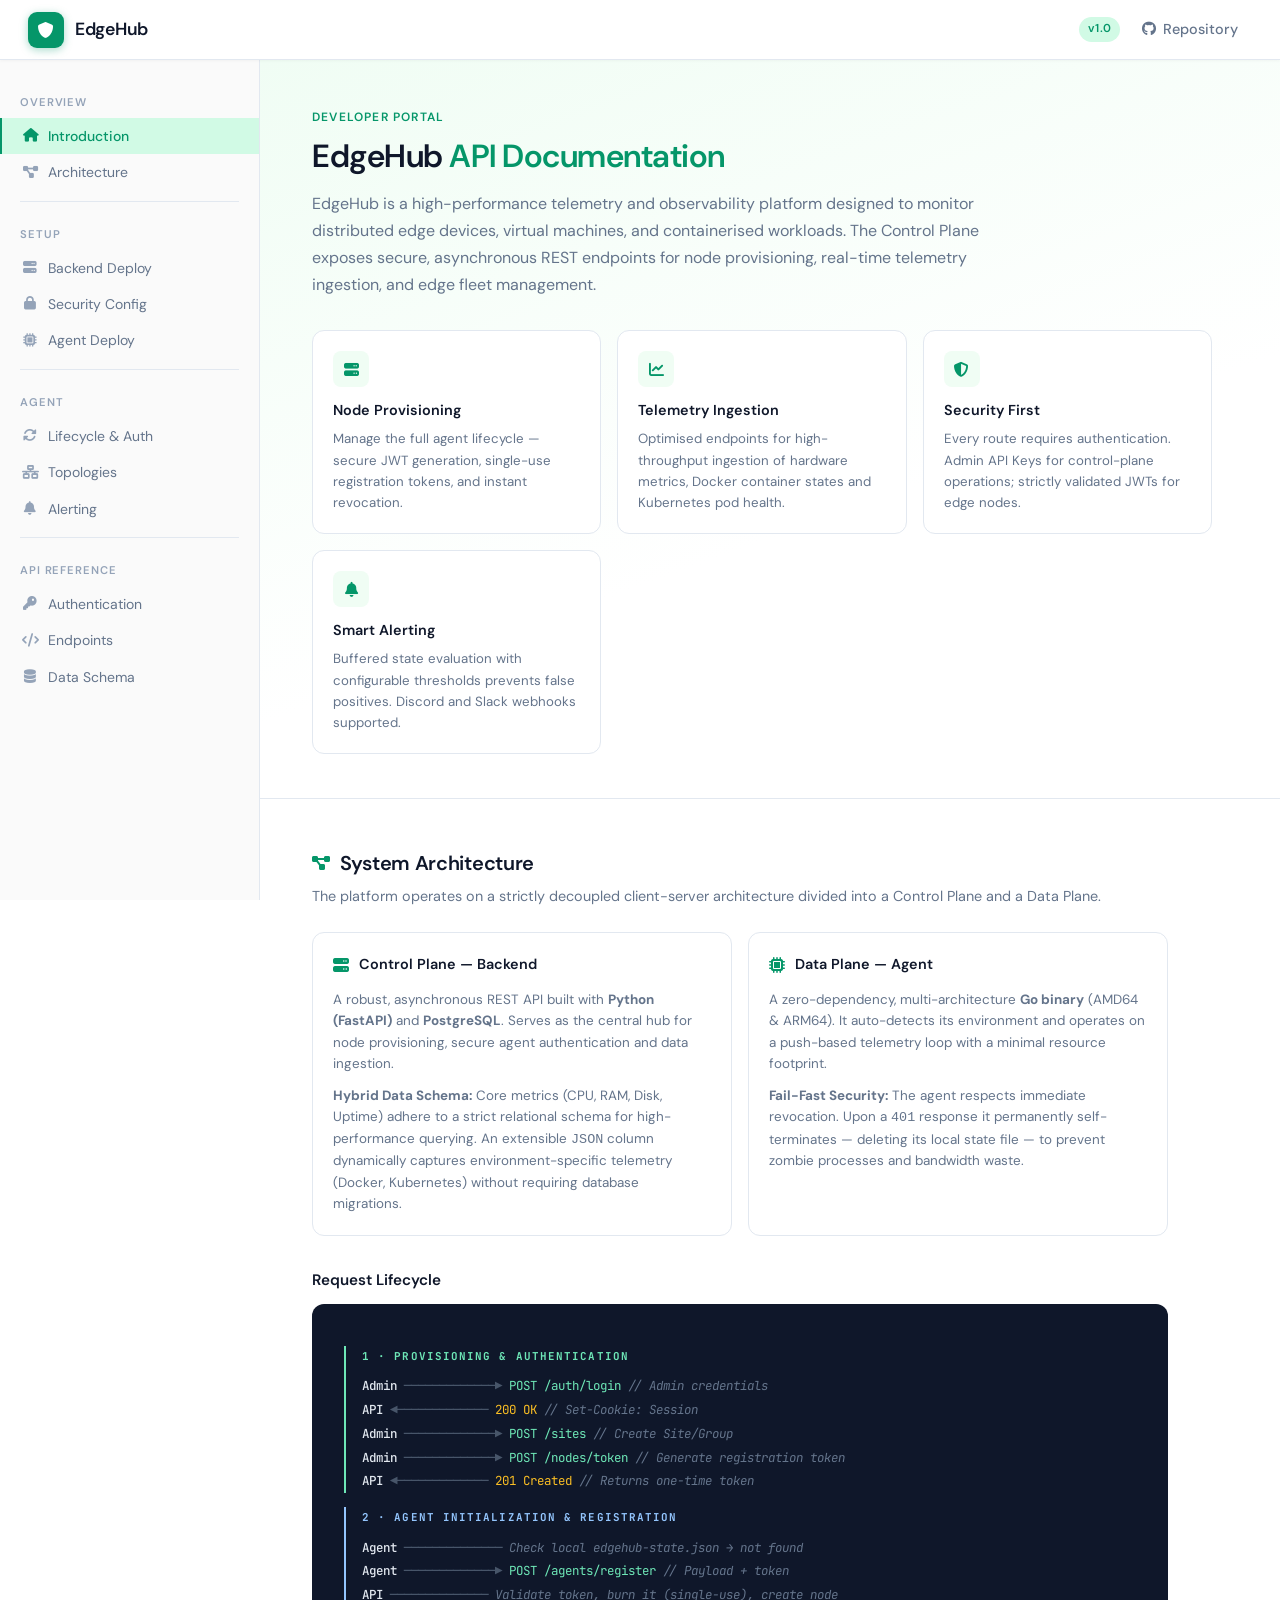
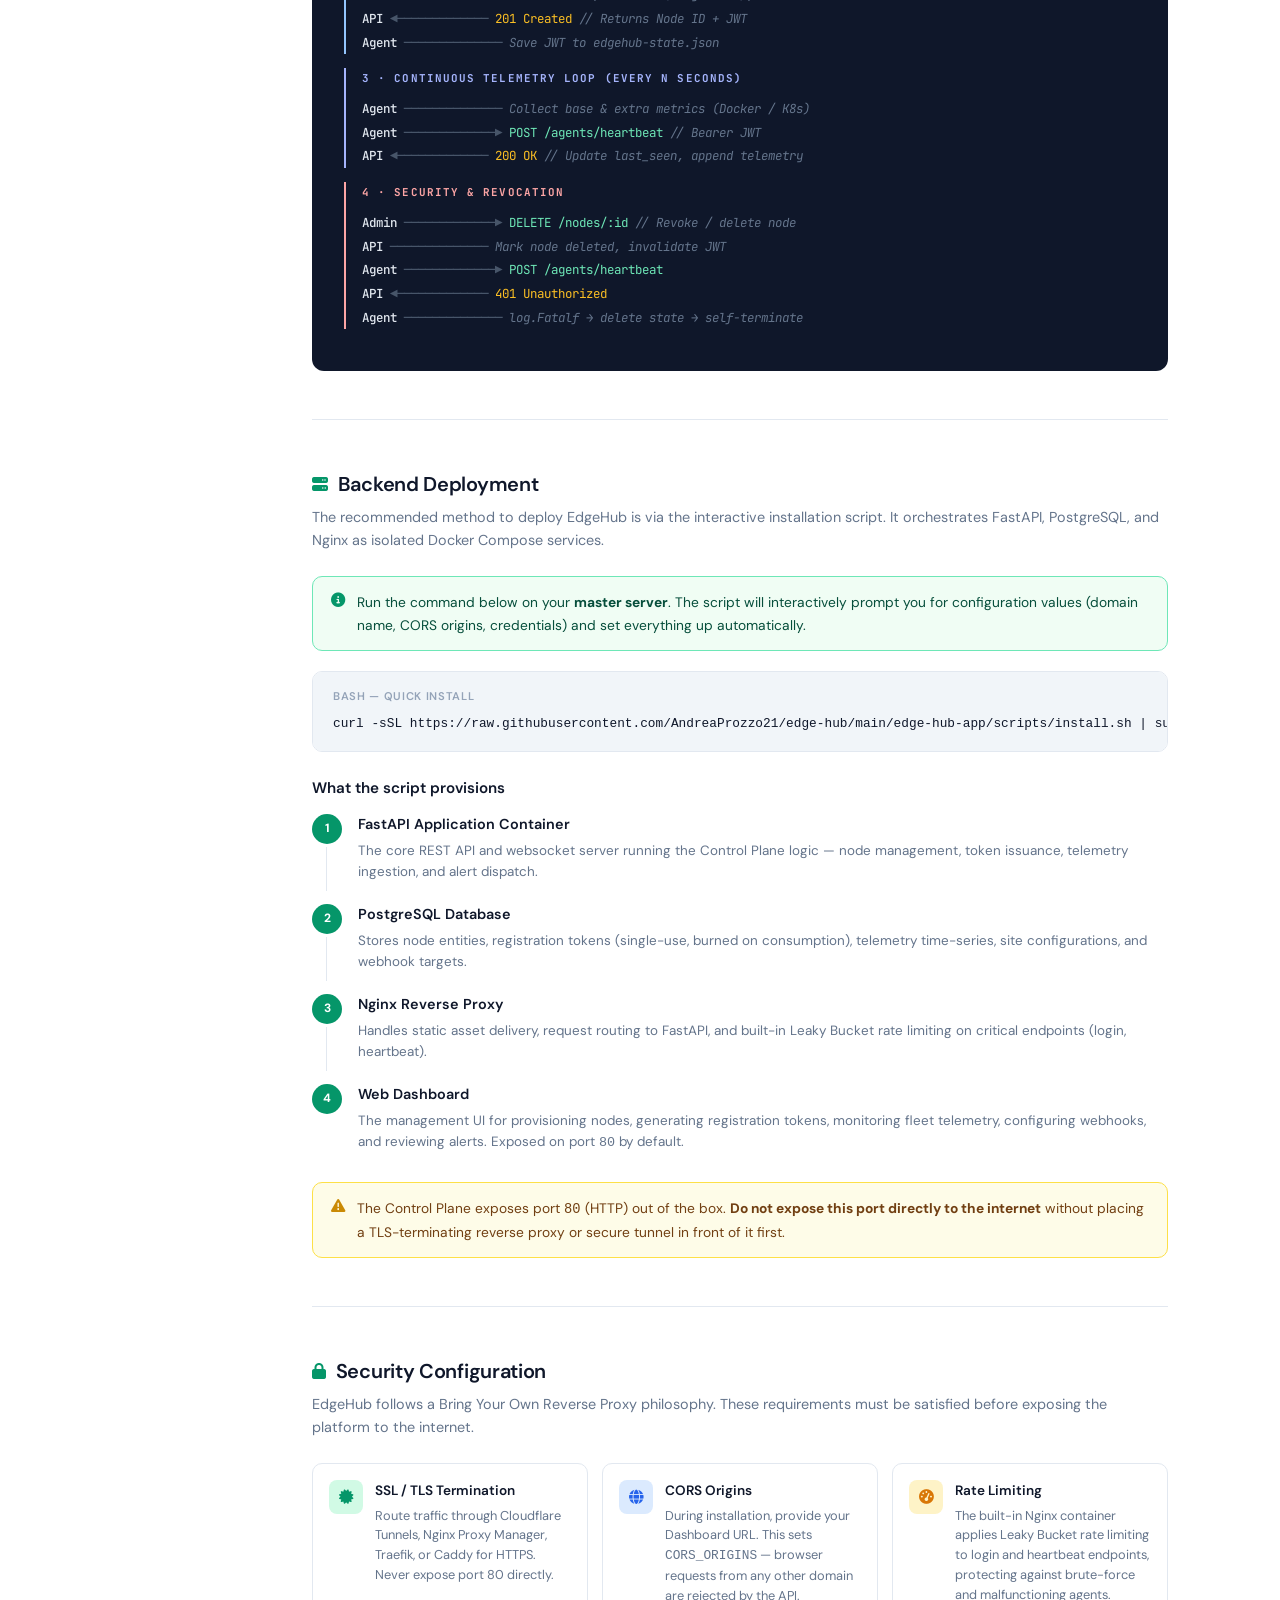
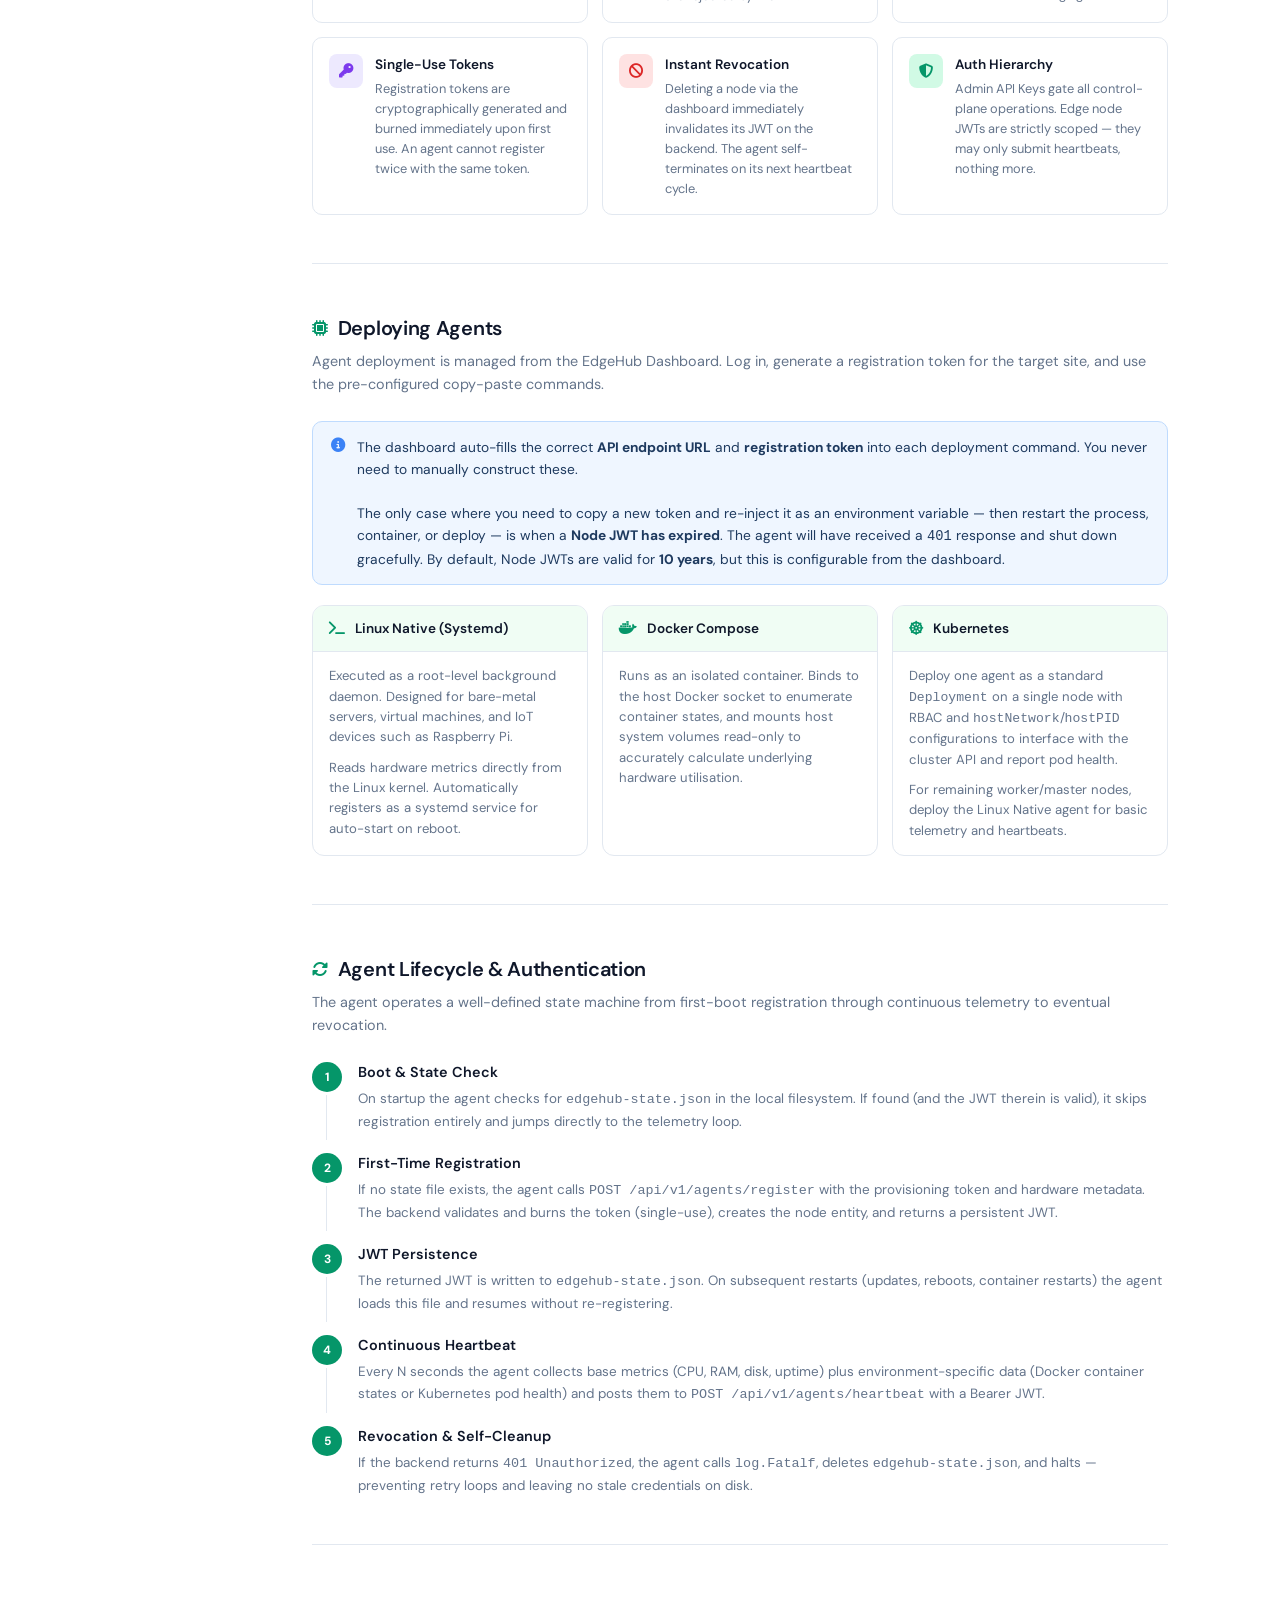
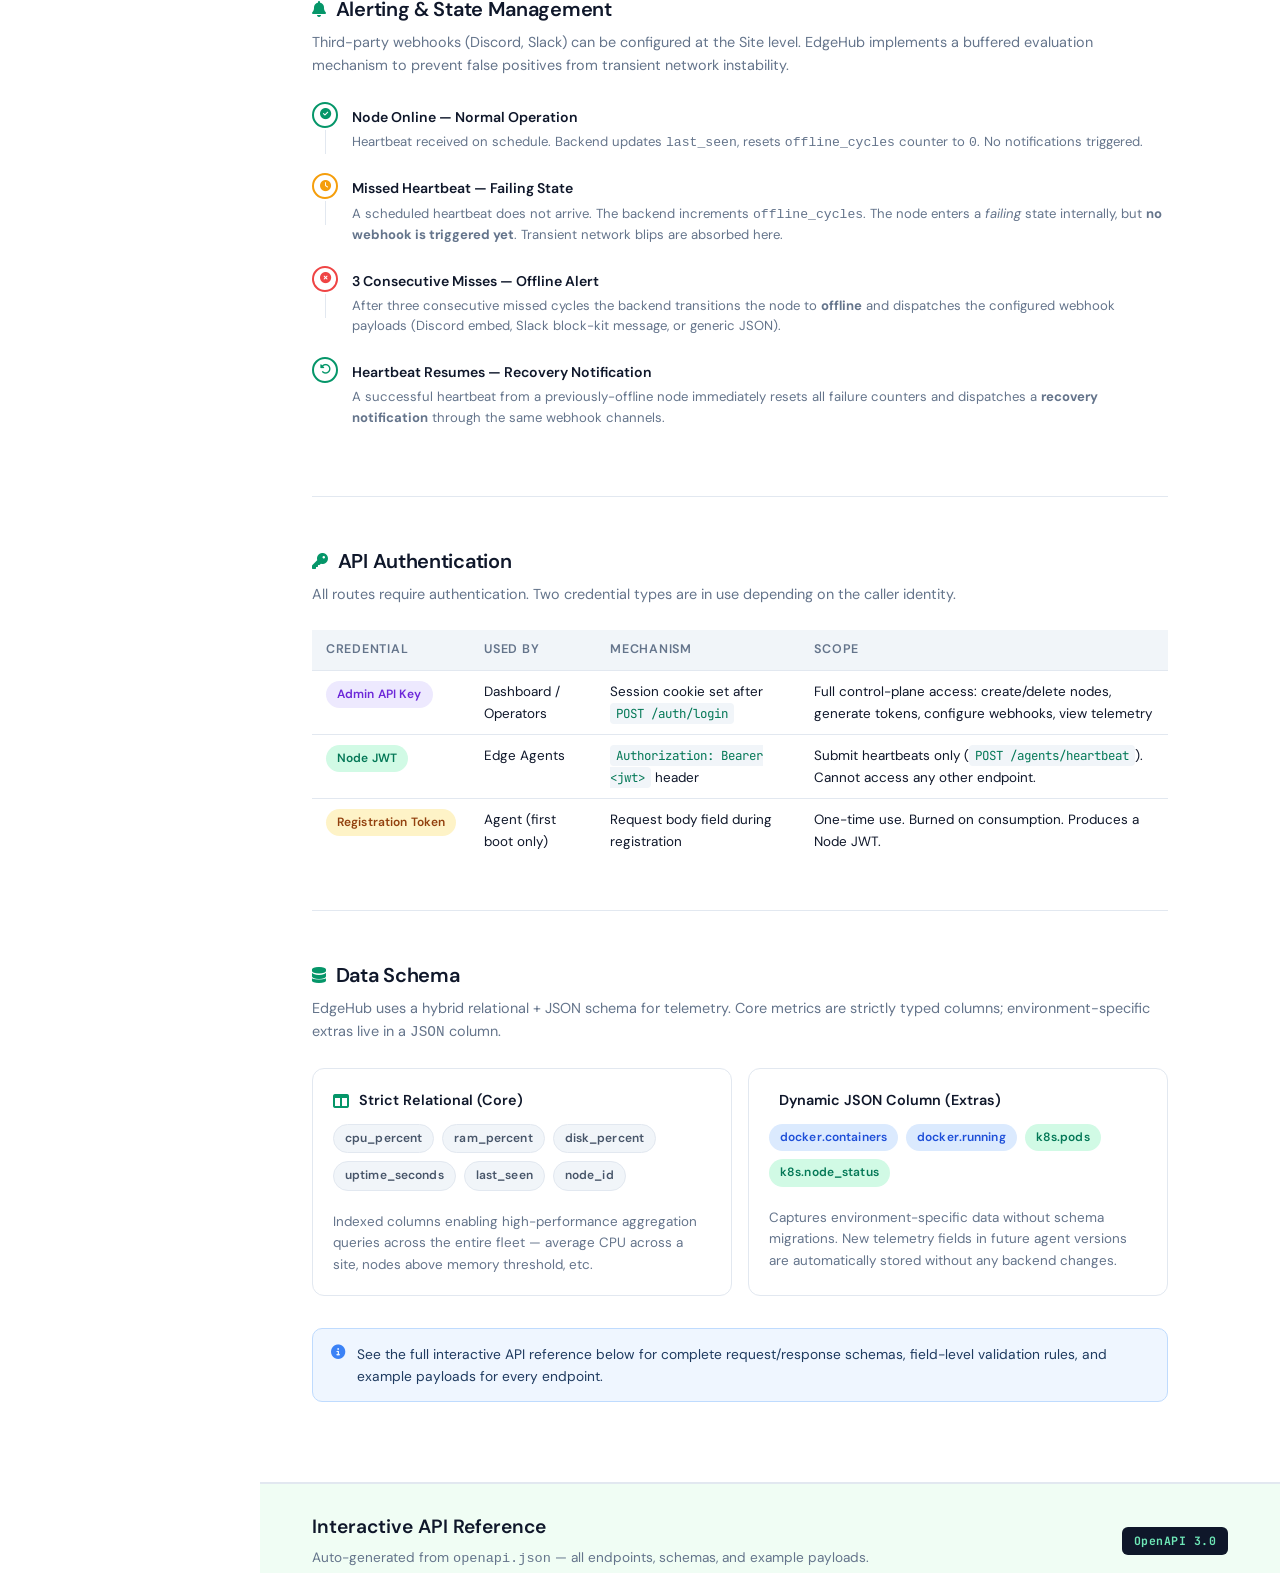
==== commit fe65c0a4: "Stable v1 docs" ====
--- a/edge-hub-app/docs/index.html
+++ b/edge-hub-app/docs/index.html
@@ -801,7 +801,7 @@
 <header class="topnav">
     <a class="nav-brand" href="#">
         <div class="brand-icon">
-            <i class="fas fa-shield-halved"></i>
+            <i class="fas fa-shield"></i>
         </div>
         EdgeHub
     </a>
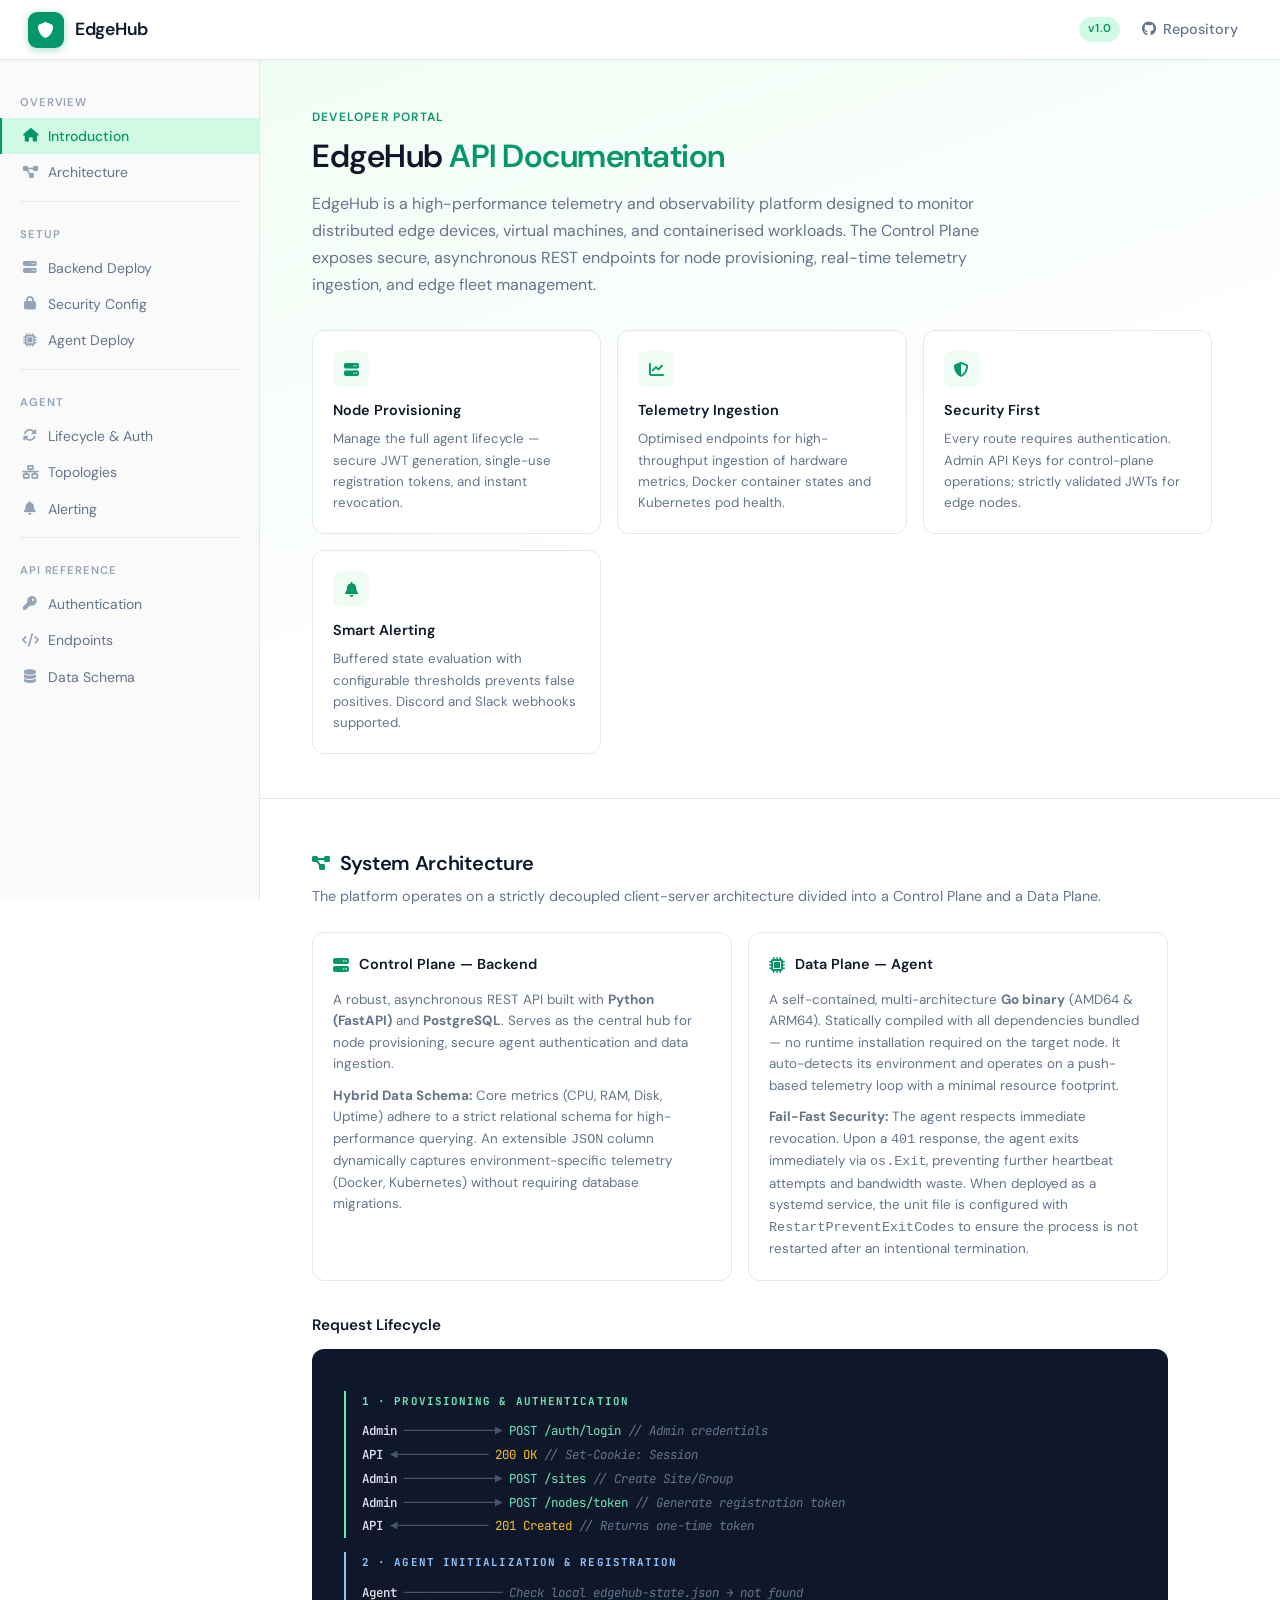
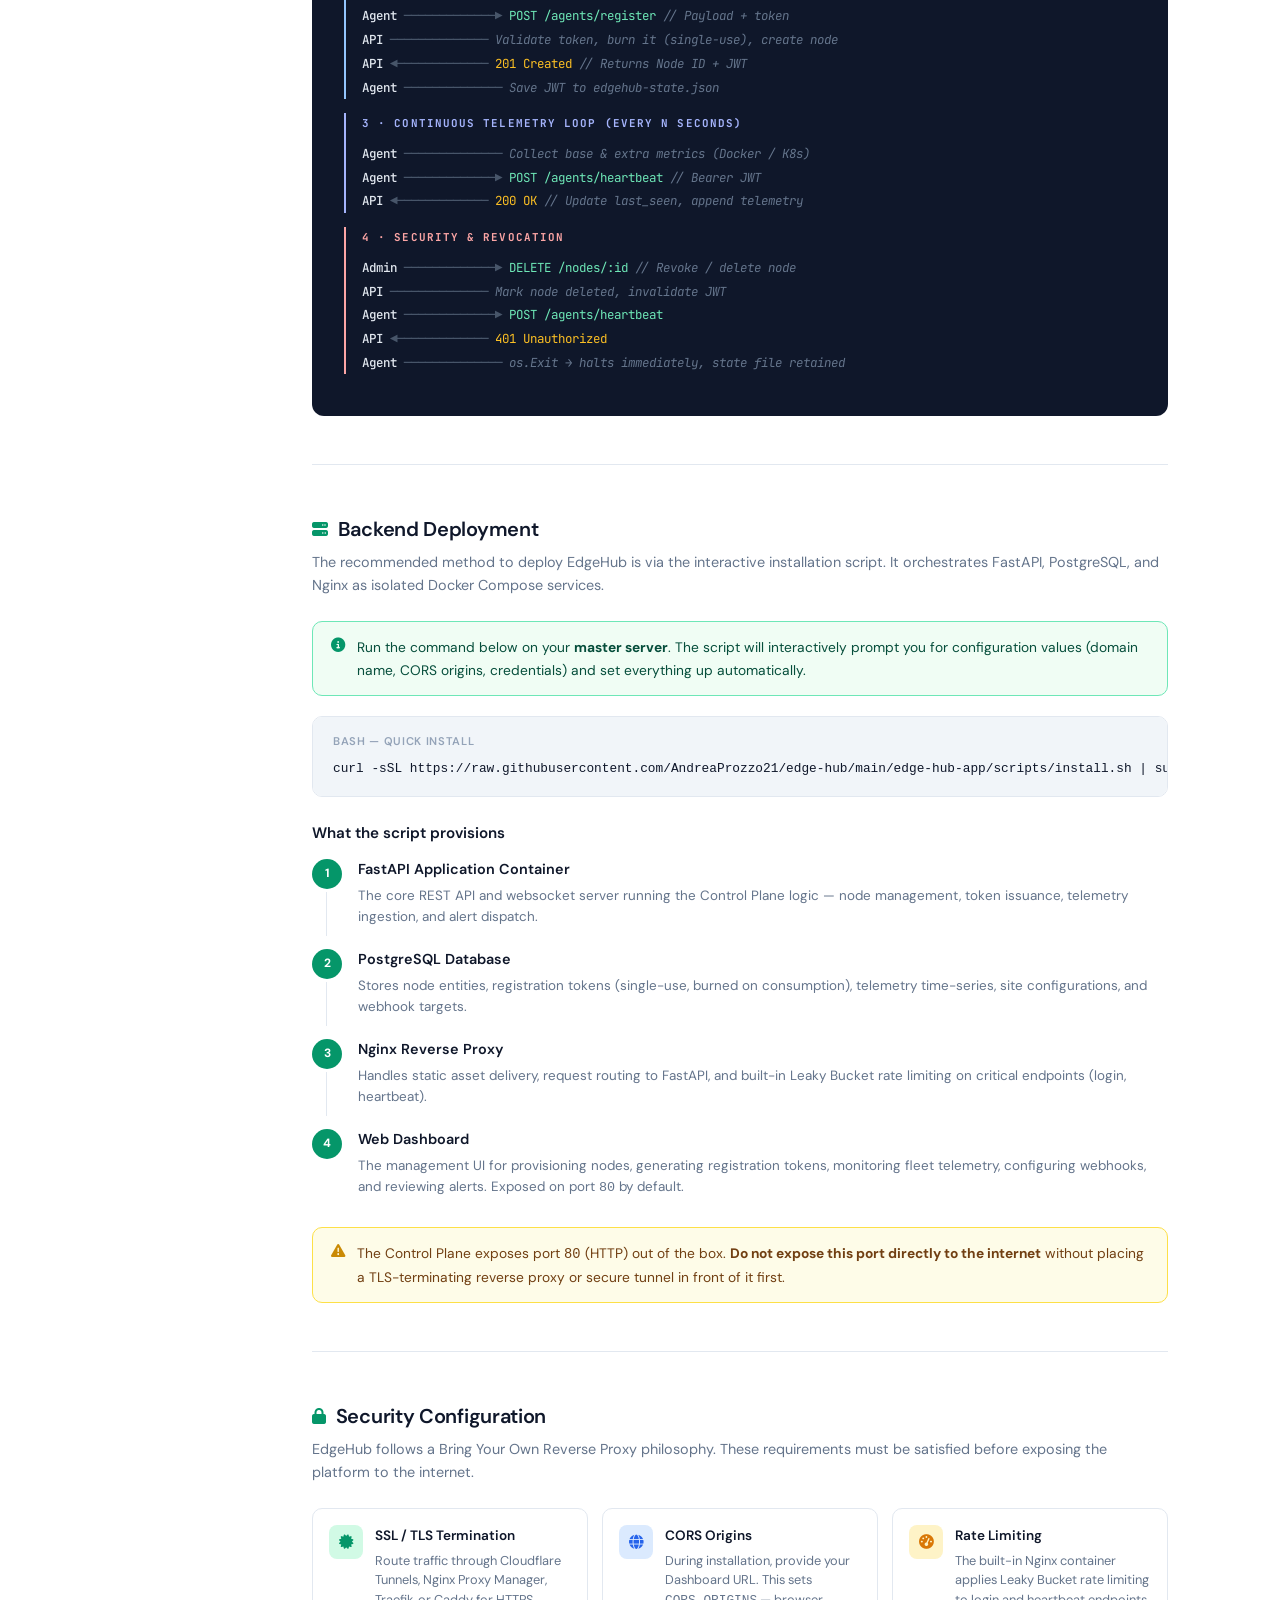
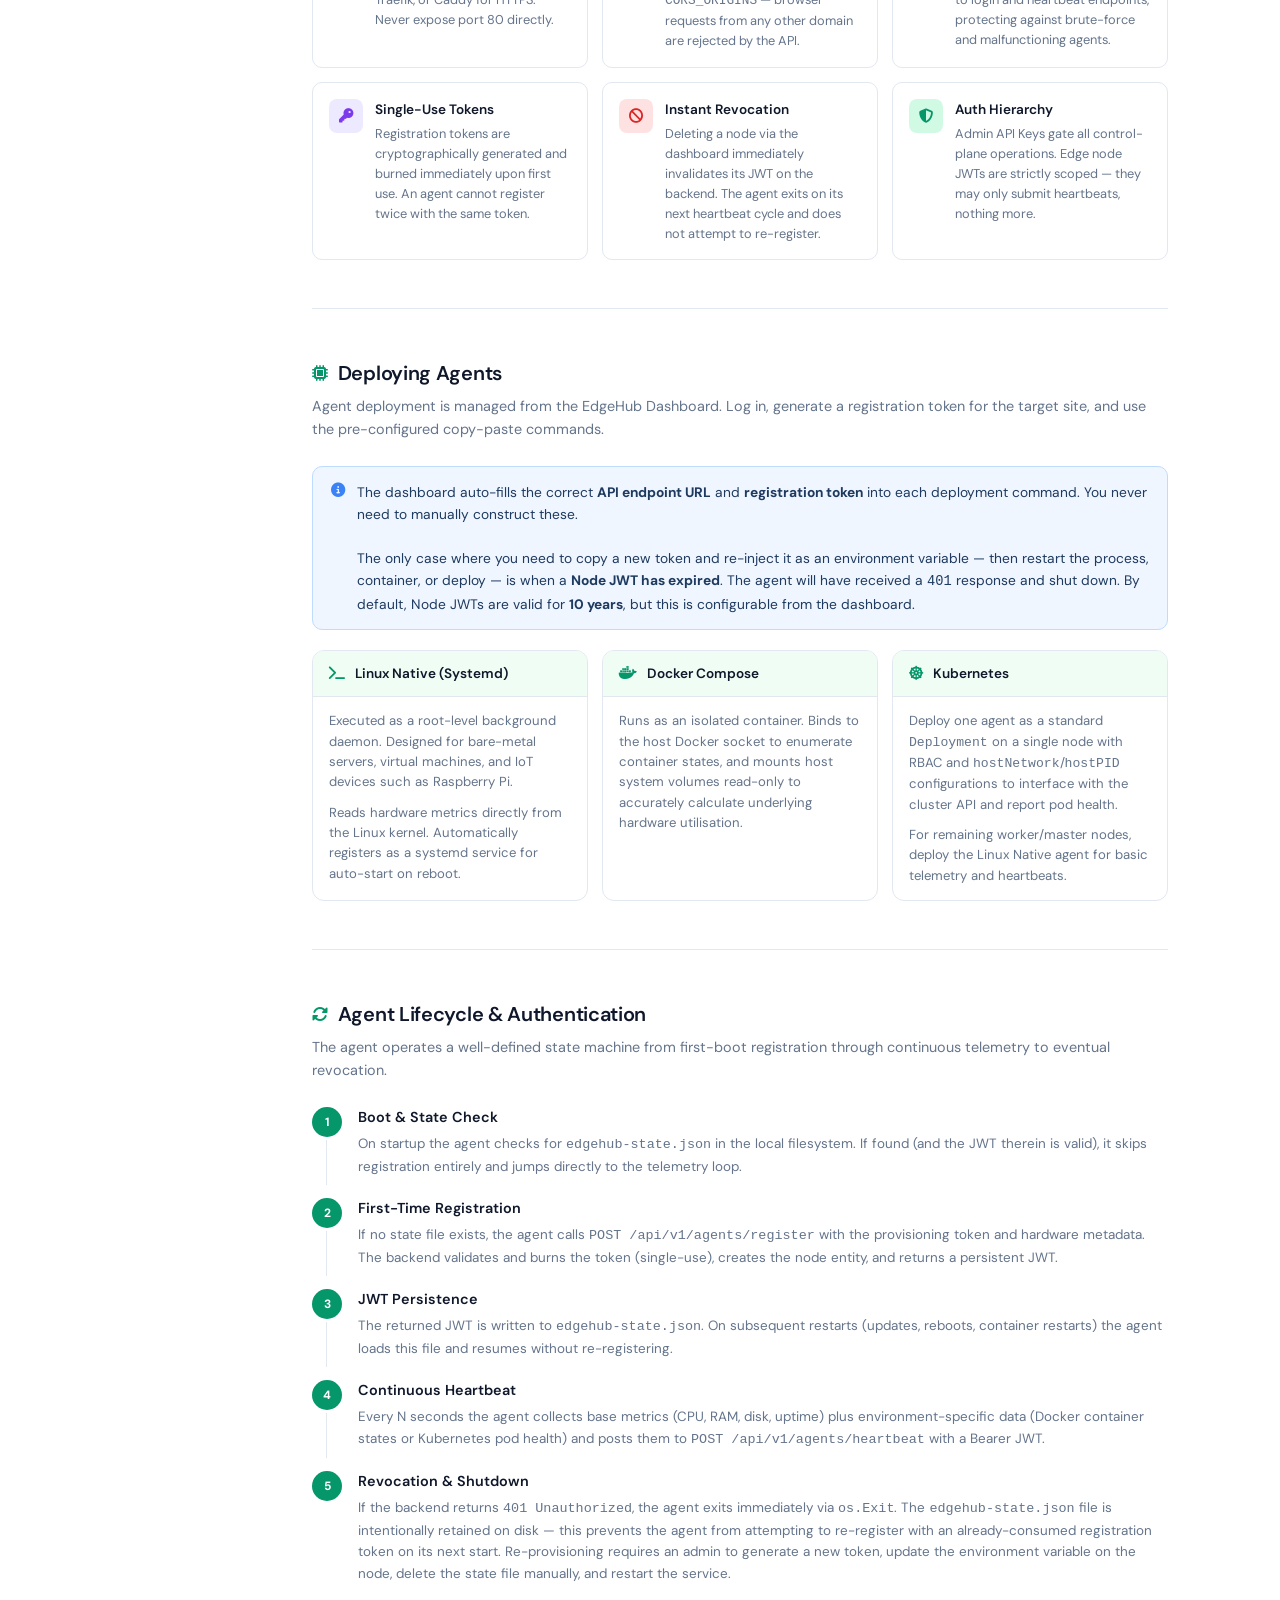
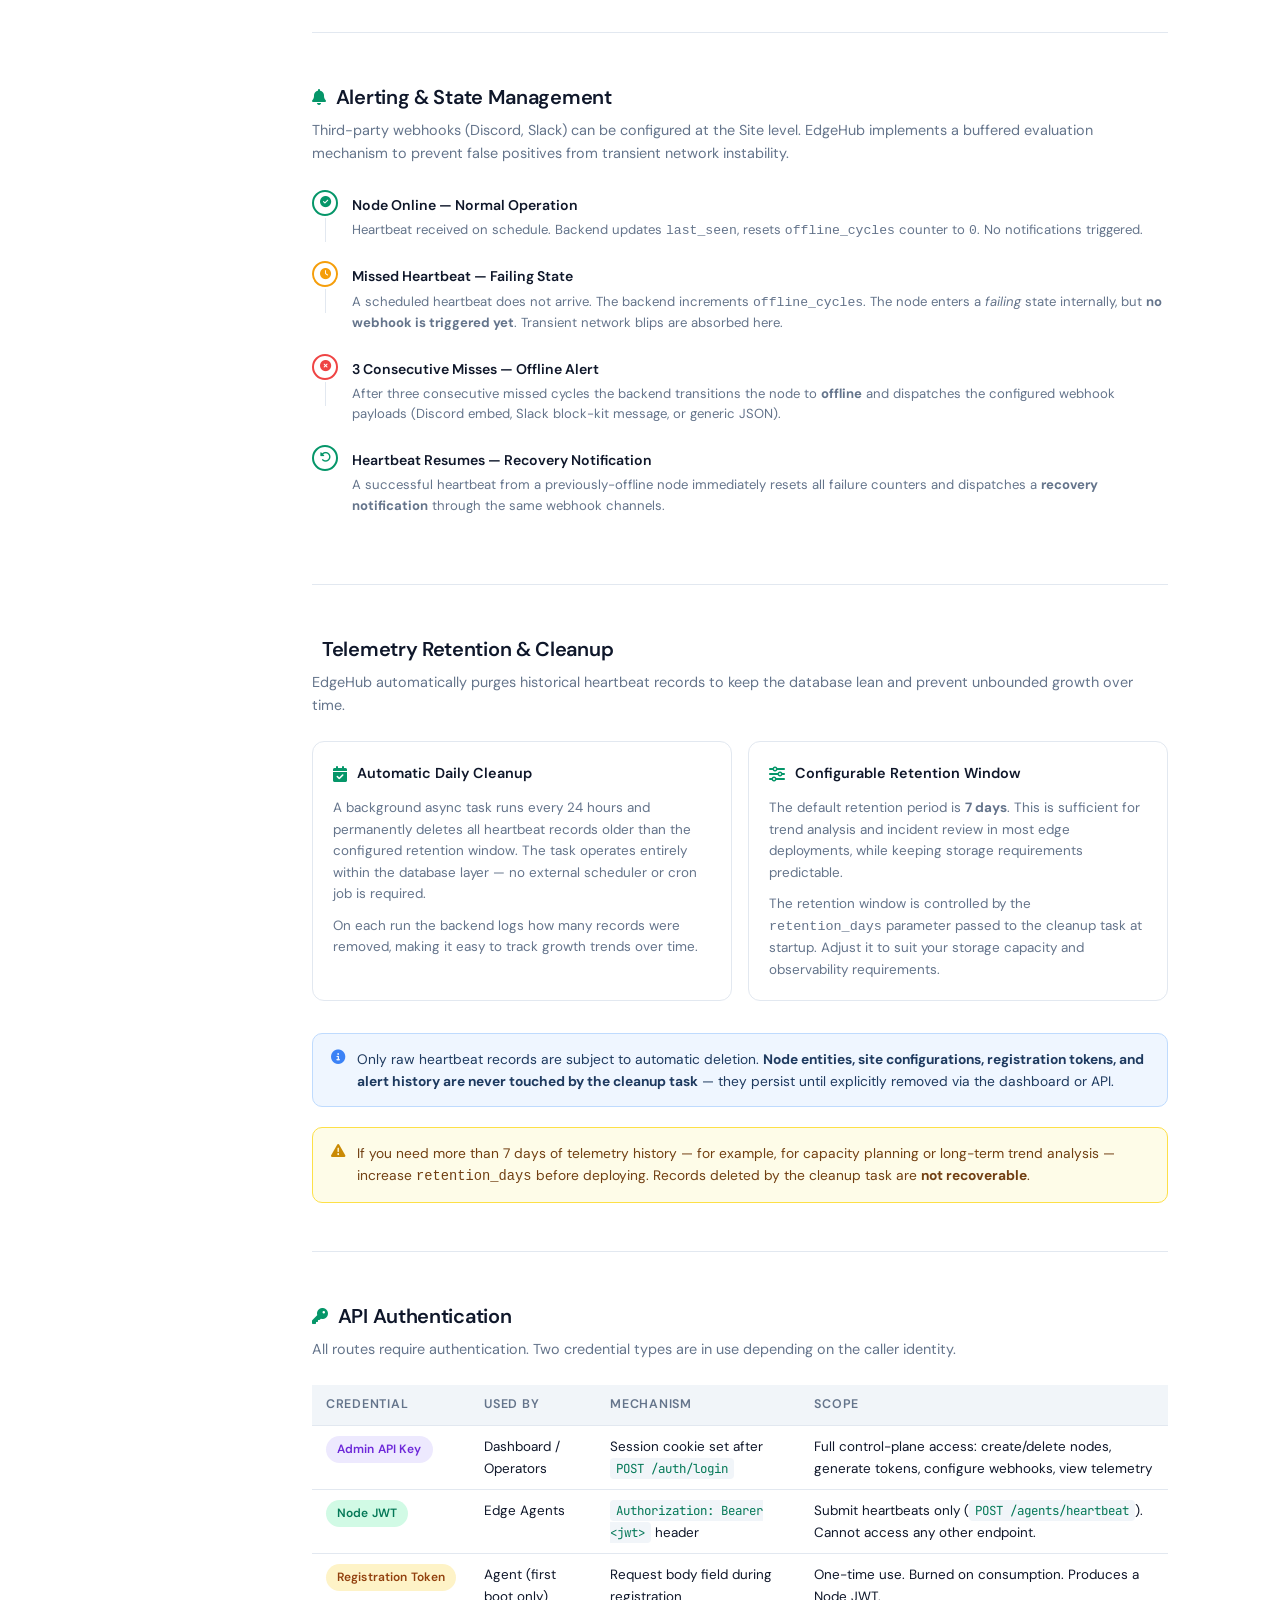
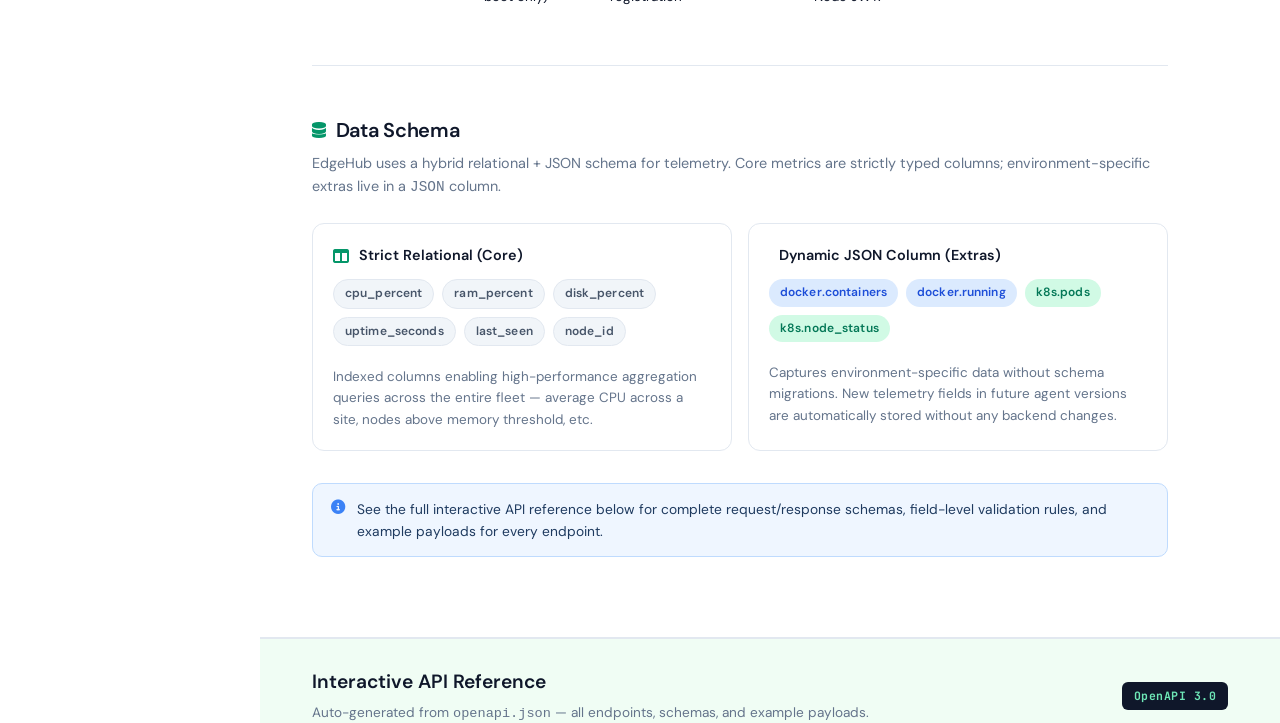
==== commit ffb5270b: "Stable v1 docs" ====
--- a/edge-hub-app/docs/index.html
+++ b/edge-hub-app/docs/index.html
@@ -923,8 +923,10 @@
                             <i class="fas fa-microchip"></i>
                             <h4>Data Plane — Agent</h4>
                         </div>
-                        <p>A zero-dependency, multi-architecture <strong>Go binary</strong> (AMD64 &amp; ARM64). It auto-detects its environment and operates on a push-based telemetry loop with a minimal resource footprint.</p>
-                        <p><strong>Fail-Fast Security:</strong> The agent respects immediate revocation. Upon a <code>401</code> response it permanently self-terminates — deleting its local state file — to prevent zombie processes and bandwidth waste.</p>
+                        <!-- FIX 1: "zero-dependency" → "self-contained binary" -->
+                        <p>A self-contained, multi-architecture <strong>Go binary</strong> (AMD64 &amp; ARM64). Statically compiled with all dependencies bundled — no runtime installation required on the target node. It auto-detects its environment and operates on a push-based telemetry loop with a minimal resource footprint.</p>
+                        <!-- FIX 2: Fail-Fast accuracy — no mention of state file deletion, correct systemd behaviour -->
+                        <p><strong>Fail-Fast Security:</strong> The agent respects immediate revocation. Upon a <code>401</code> response, the agent exits immediately via <code>os.Exit</code>, preventing further heartbeat attempts and bandwidth waste. When deployed as a systemd service, the unit file is configured with <code>RestartPreventExitCodes</code> to ensure the process is not restarted after an intentional termination.</p>
                     </div>
                 </div>
 
@@ -953,13 +955,14 @@
                         <div class="seq-line"><span class="actor">Agent</span> <span class="arrow">─────────────▶</span> <span class="method">POST /agents/heartbeat</span> <span class="note">// Bearer JWT</span></div>
                         <div class="seq-line"><span class="actor">API  </span> <span class="arrow">◀─────────────</span> <span class="status">200 OK</span> <span class="note">// Update last_seen, append telemetry</span></div>
                     </div>
+                    <!-- FIX 3: Sequence diagram revocation — removed "delete state" -->
                     <div class="seq-phase revoke">
                         <div class="seq-label">4 · Security &amp; Revocation</div>
                         <div class="seq-line"><span class="actor">Admin</span> <span class="arrow">─────────────▶</span> <span class="method">DELETE /nodes/:id</span> <span class="note">// Revoke / delete node</span></div>
                         <div class="seq-line"><span class="actor">API  </span> <span class="arrow">──────────────</span> <span class="note">Mark node deleted, invalidate JWT</span></div>
                         <div class="seq-line"><span class="actor">Agent</span> <span class="arrow">─────────────▶</span> <span class="method">POST /agents/heartbeat</span></div>
                         <div class="seq-line"><span class="actor">API  </span> <span class="arrow">◀─────────────</span> <span class="status">401 Unauthorized</span></div>
-                        <div class="seq-line"><span class="actor">Agent</span> <span class="arrow">──────────────</span> <span class="note">log.Fatalf → delete state → self-terminate</span></div>
+                        <div class="seq-line"><span class="actor">Agent</span> <span class="arrow">──────────────</span> <span class="note">os.Exit → halts immediately, state file retained</span></div>
                     </div>
                 </div>
             </section>
@@ -1059,7 +1062,7 @@
                         <div class="security-icon red"><i class="fas fa-ban"></i></div>
                         <div class="security-text">
                             <h4>Instant Revocation</h4>
-                            <p>Deleting a node via the dashboard immediately invalidates its JWT on the backend. The agent self-terminates on its next heartbeat cycle.</p>
+                            <p>Deleting a node via the dashboard immediately invalidates its JWT on the backend. The agent exits on its next heartbeat cycle and does not attempt to re-register.</p>
                         </div>
                     </div>
                     <div class="security-item">
@@ -1084,7 +1087,7 @@
                     <div>
                         The dashboard auto-fills the correct <strong>API endpoint URL</strong> and <strong>registration token</strong> into each deployment command. You never need to manually construct these.
                         <br><br>
-                        The only case where you need to copy a new token and re-inject it as an environment variable — then restart the process, container, or deploy — is when a <strong>Node JWT has expired</strong>. The agent will have received a <code>401</code> response and shut down gracefully. By default, Node JWTs are valid for <strong>10 years</strong>, but this is configurable from the dashboard.
+                        The only case where you need to copy a new token and re-inject it as an environment variable — then restart the process, container, or deploy — is when a <strong>Node JWT has expired</strong>. The agent will have received a <code>401</code> response and shut down. By default, Node JWTs are valid for <strong>10 years</strong>, but this is configurable from the dashboard.
                     </div>
                 </div>
 
@@ -1157,11 +1160,12 @@
                             <p>Every N seconds the agent collects base metrics (CPU, RAM, disk, uptime) plus environment-specific data (Docker container states or Kubernetes pod health) and posts them to <code>POST /api/v1/agents/heartbeat</code> with a Bearer JWT.</p>
                         </div>
                     </div>
+                    <!-- FIX 4: Revocation step — accurate description, no mention of state file deletion -->
                     <div class="step">
                         <div class="step-num">5</div>
                         <div class="step-body">
-                            <h4>Revocation &amp; Self-Cleanup</h4>
-                            <p>If the backend returns <code>401 Unauthorized</code>, the agent calls <code>log.Fatalf</code>, deletes <code>edgehub-state.json</code>, and halts — preventing retry loops and leaving no stale credentials on disk.</p>
+                            <h4>Revocation &amp; Shutdown</h4>
+                            <p>If the backend returns <code>401 Unauthorized</code>, the agent exits immediately via <code>os.Exit</code>. The <code>edgehub-state.json</code> file is intentionally retained on disk — this prevents the agent from attempting to re-register with an already-consumed registration token on its next start. Re-provisioning requires an admin to generate a new token, update the environment variable on the node, delete the state file manually, and restart the service.</p>
                         </div>
                     </div>
                 </div>
@@ -1213,6 +1217,47 @@
                             <h4>Heartbeat Resumes — Recovery Notification</h4>
                             <p>A successful heartbeat from a previously-offline node immediately resets all failure counters and dispatches a <strong>recovery notification</strong> through the same webhook channels.</p>
                         </div>
+                    </div>
+                </div>
+            </section>
+
+            <hr class="section-divider">
+
+            <!-- TELEMETRY RETENTION — NEW SECTION -->
+            <section class="section-anchor" id="data-retention">
+                <h2 class="section-title"><i class="fas fa-trash-clock"></i> Telemetry Retention &amp; Cleanup</h2>
+                <p class="section-subtitle">EdgeHub automatically purges historical heartbeat records to keep the database lean and prevent unbounded growth over time.</p>
+
+                <div class="cards-grid">
+                    <div class="info-card">
+                        <div class="info-card-header">
+                            <i class="fas fa-calendar-check"></i>
+                            <h4>Automatic Daily Cleanup</h4>
+                        </div>
+                        <p>A background async task runs every 24 hours and permanently deletes all heartbeat records older than the configured retention window. The task operates entirely within the database layer — no external scheduler or cron job is required.</p>
+                        <p>On each run the backend logs how many records were removed, making it easy to track growth trends over time.</p>
+                    </div>
+                    <div class="info-card">
+                        <div class="info-card-header">
+                            <i class="fas fa-sliders"></i>
+                            <h4>Configurable Retention Window</h4>
+                        </div>
+                        <p>The default retention period is <strong>7 days</strong>. This is sufficient for trend analysis and incident review in most edge deployments, while keeping storage requirements predictable.</p>
+                        <p>The retention window is controlled by the <code>retention_days</code> parameter passed to the cleanup task at startup. Adjust it to suit your storage capacity and observability requirements.</p>
+                    </div>
+                </div>
+
+                <div class="callout callout-info">
+                    <i class="fas fa-circle-info"></i>
+                    <div>
+                        Only raw heartbeat records are subject to automatic deletion. <strong>Node entities, site configurations, registration tokens, and alert history are never touched by the cleanup task</strong> — they persist until explicitly removed via the dashboard or API.
+                    </div>
+                </div>
+
+                <div class="callout callout-warn">
+                    <i class="fas fa-triangle-exclamation"></i>
+                    <div>
+                        If you need more than 7 days of telemetry history — for example, for capacity planning or long-term trend analysis — increase <code>retention_days</code> before deploying. Records deleted by the cleanup task are <strong>not recoverable</strong>.
                     </div>
                 </div>
             </section>
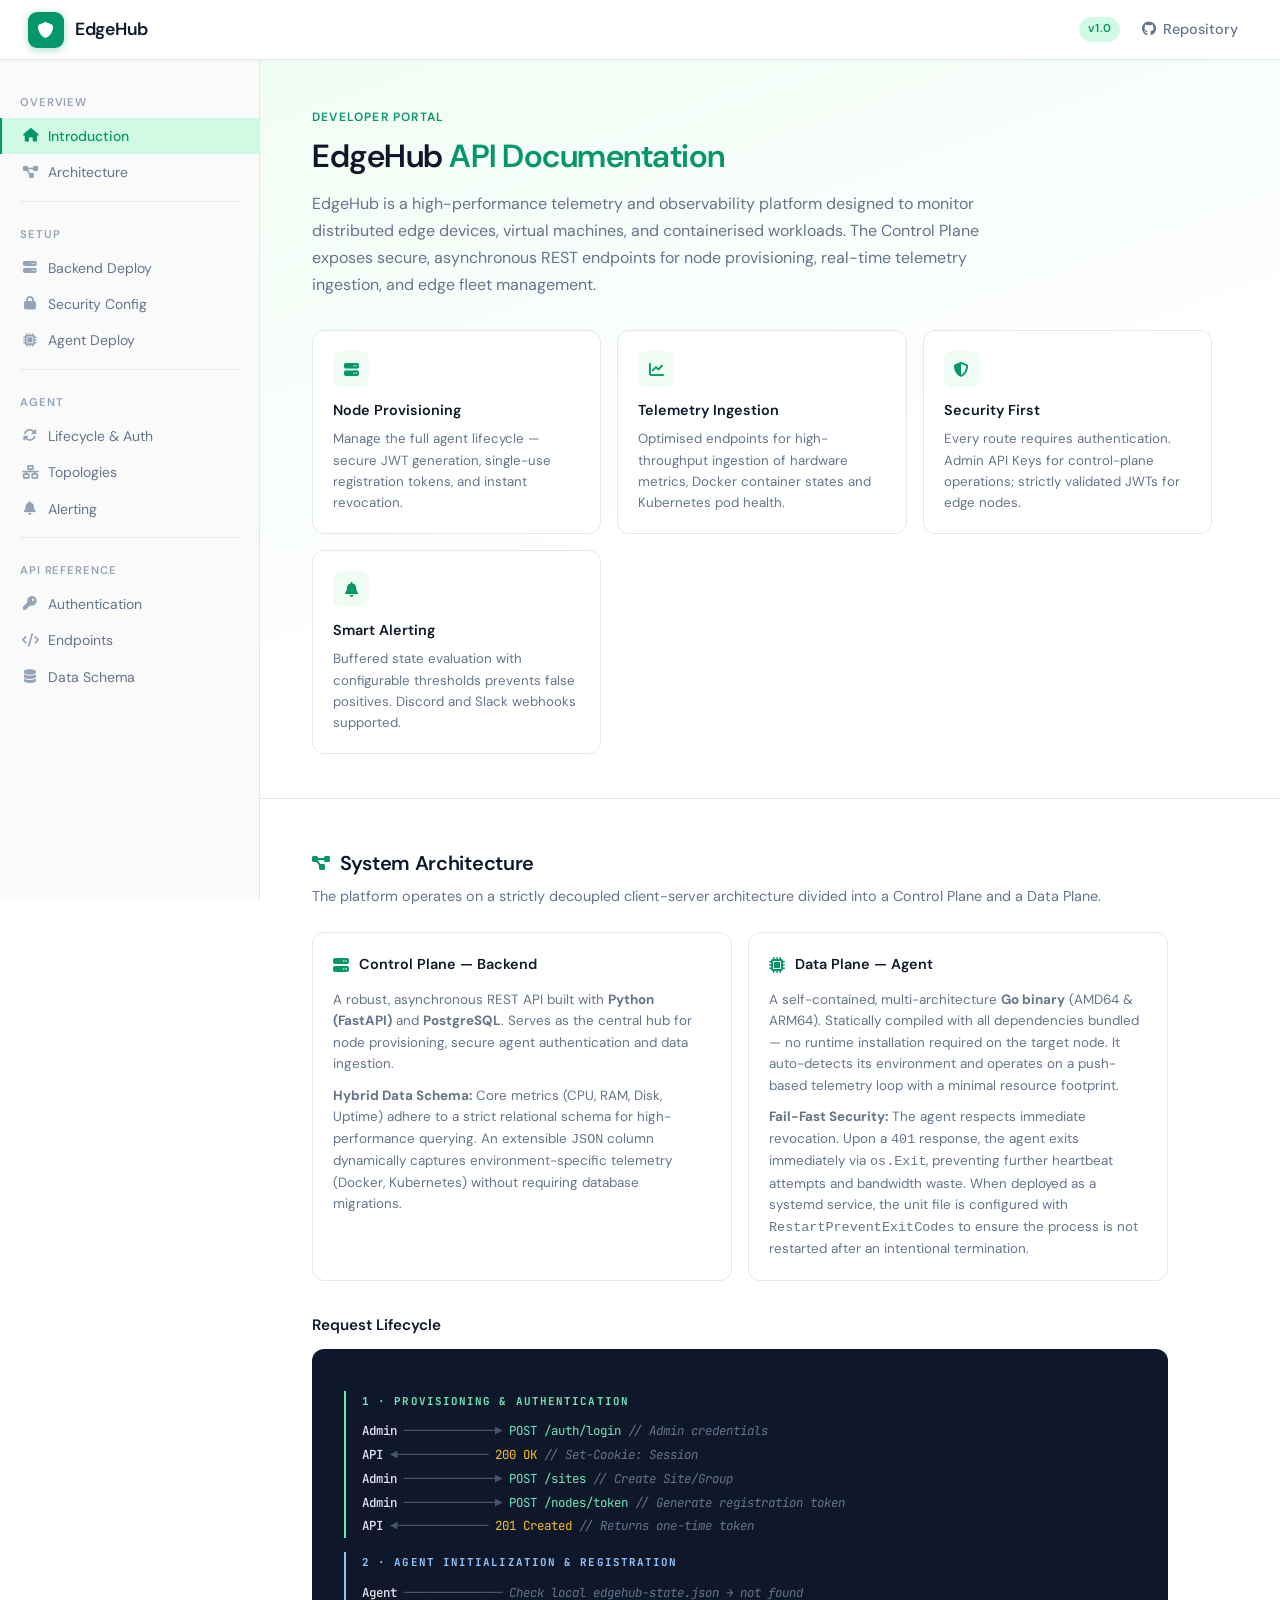
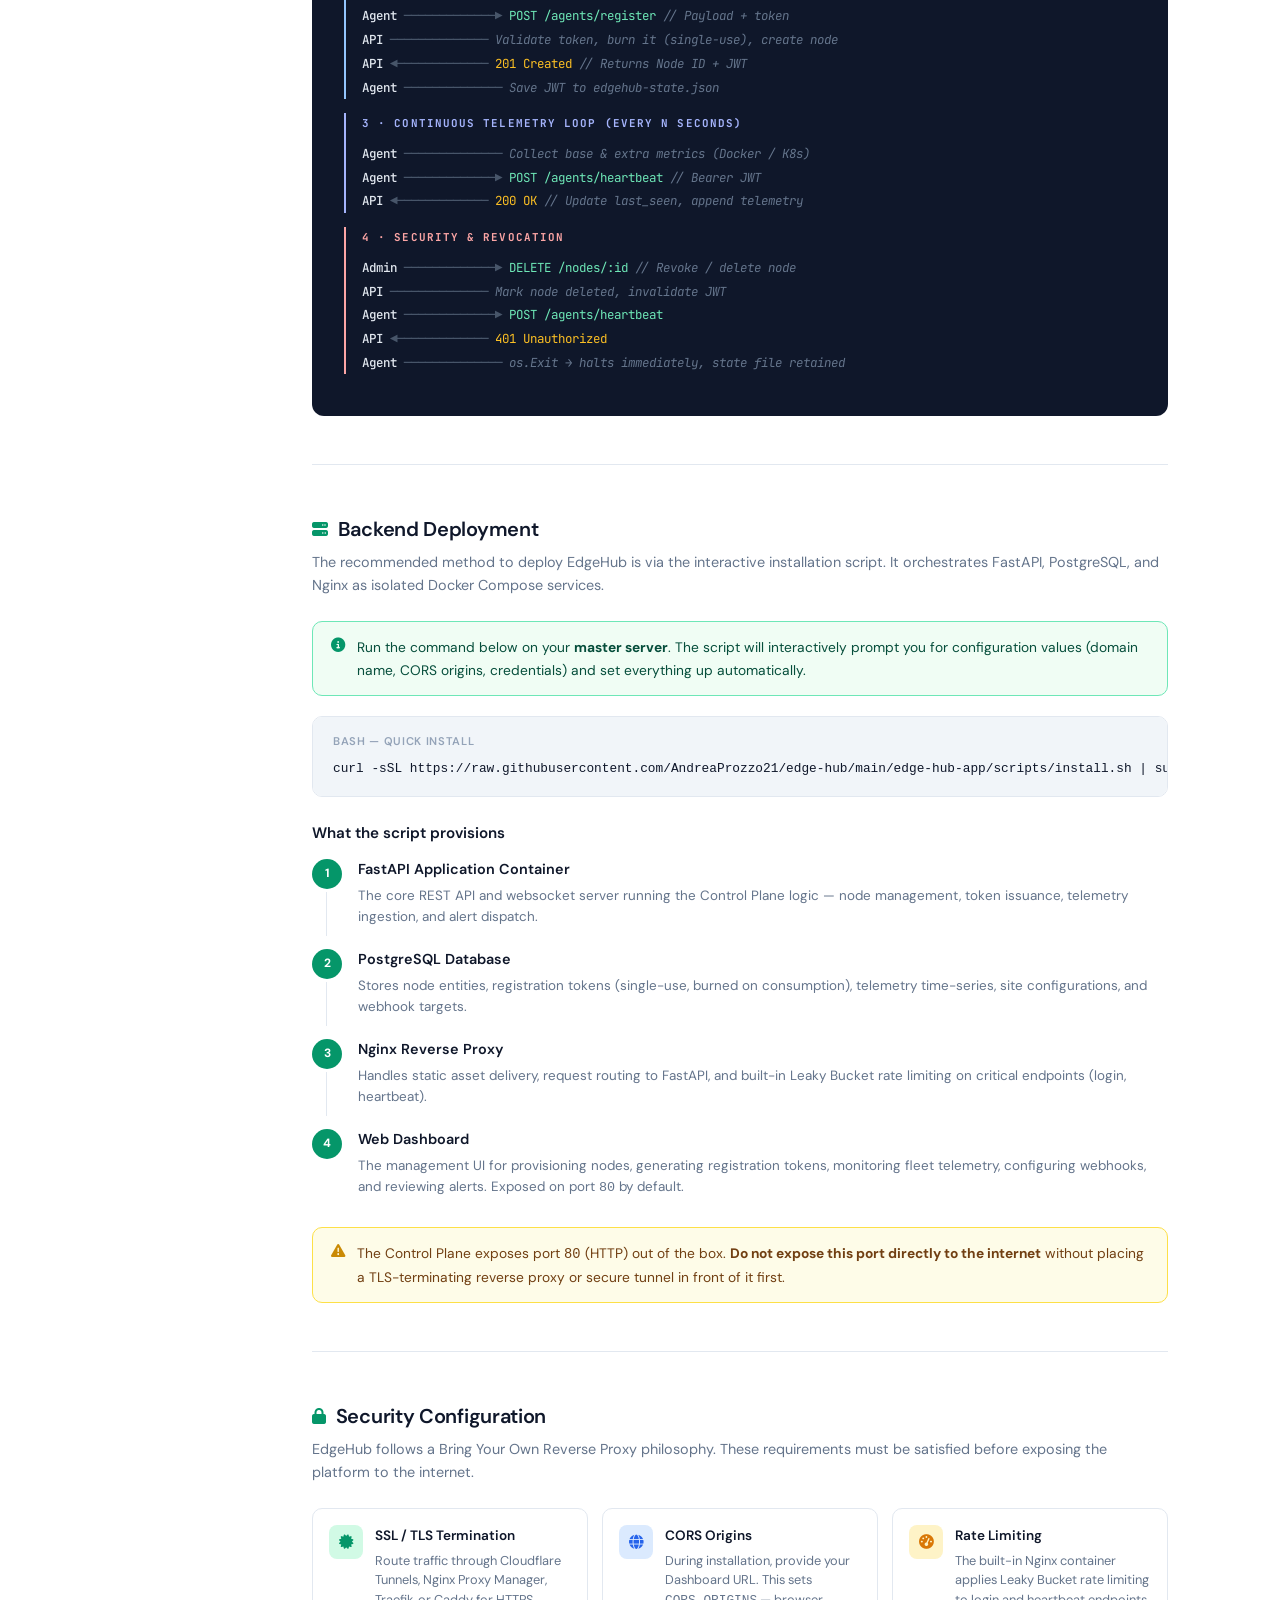
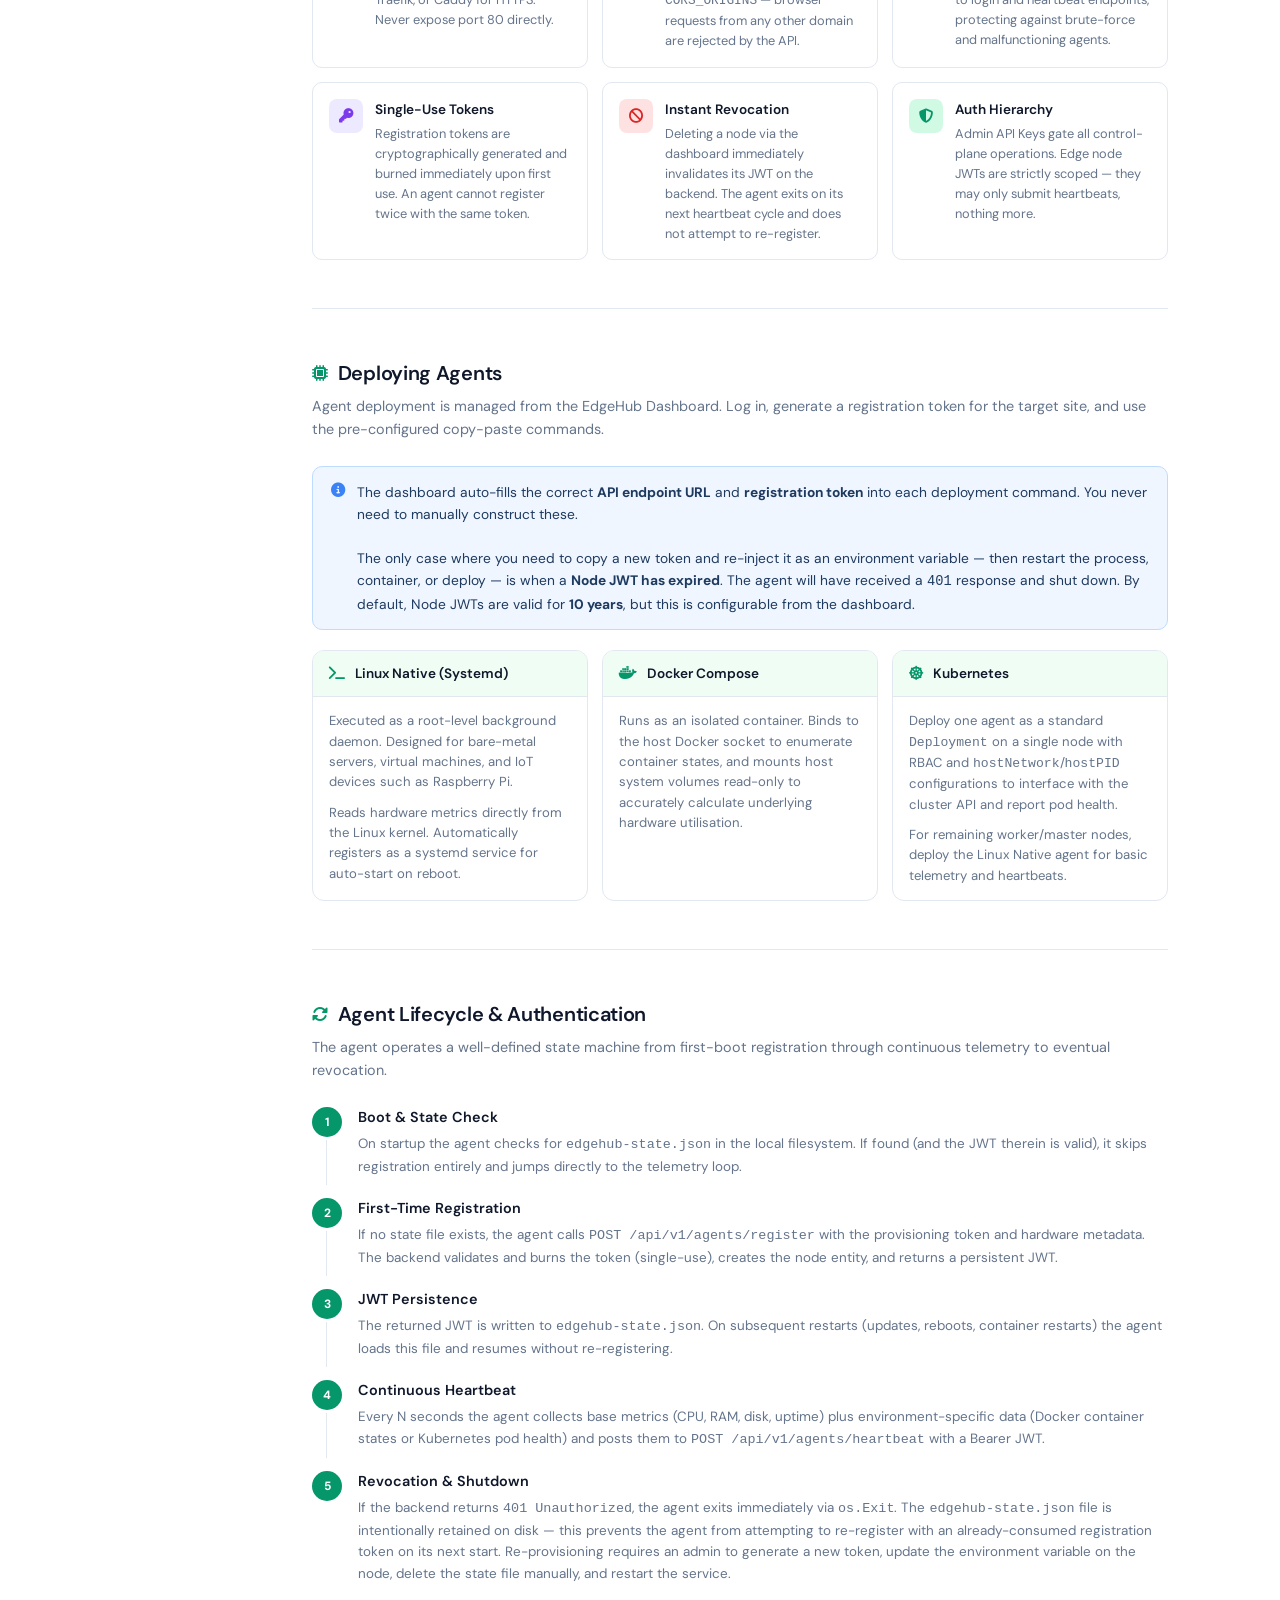
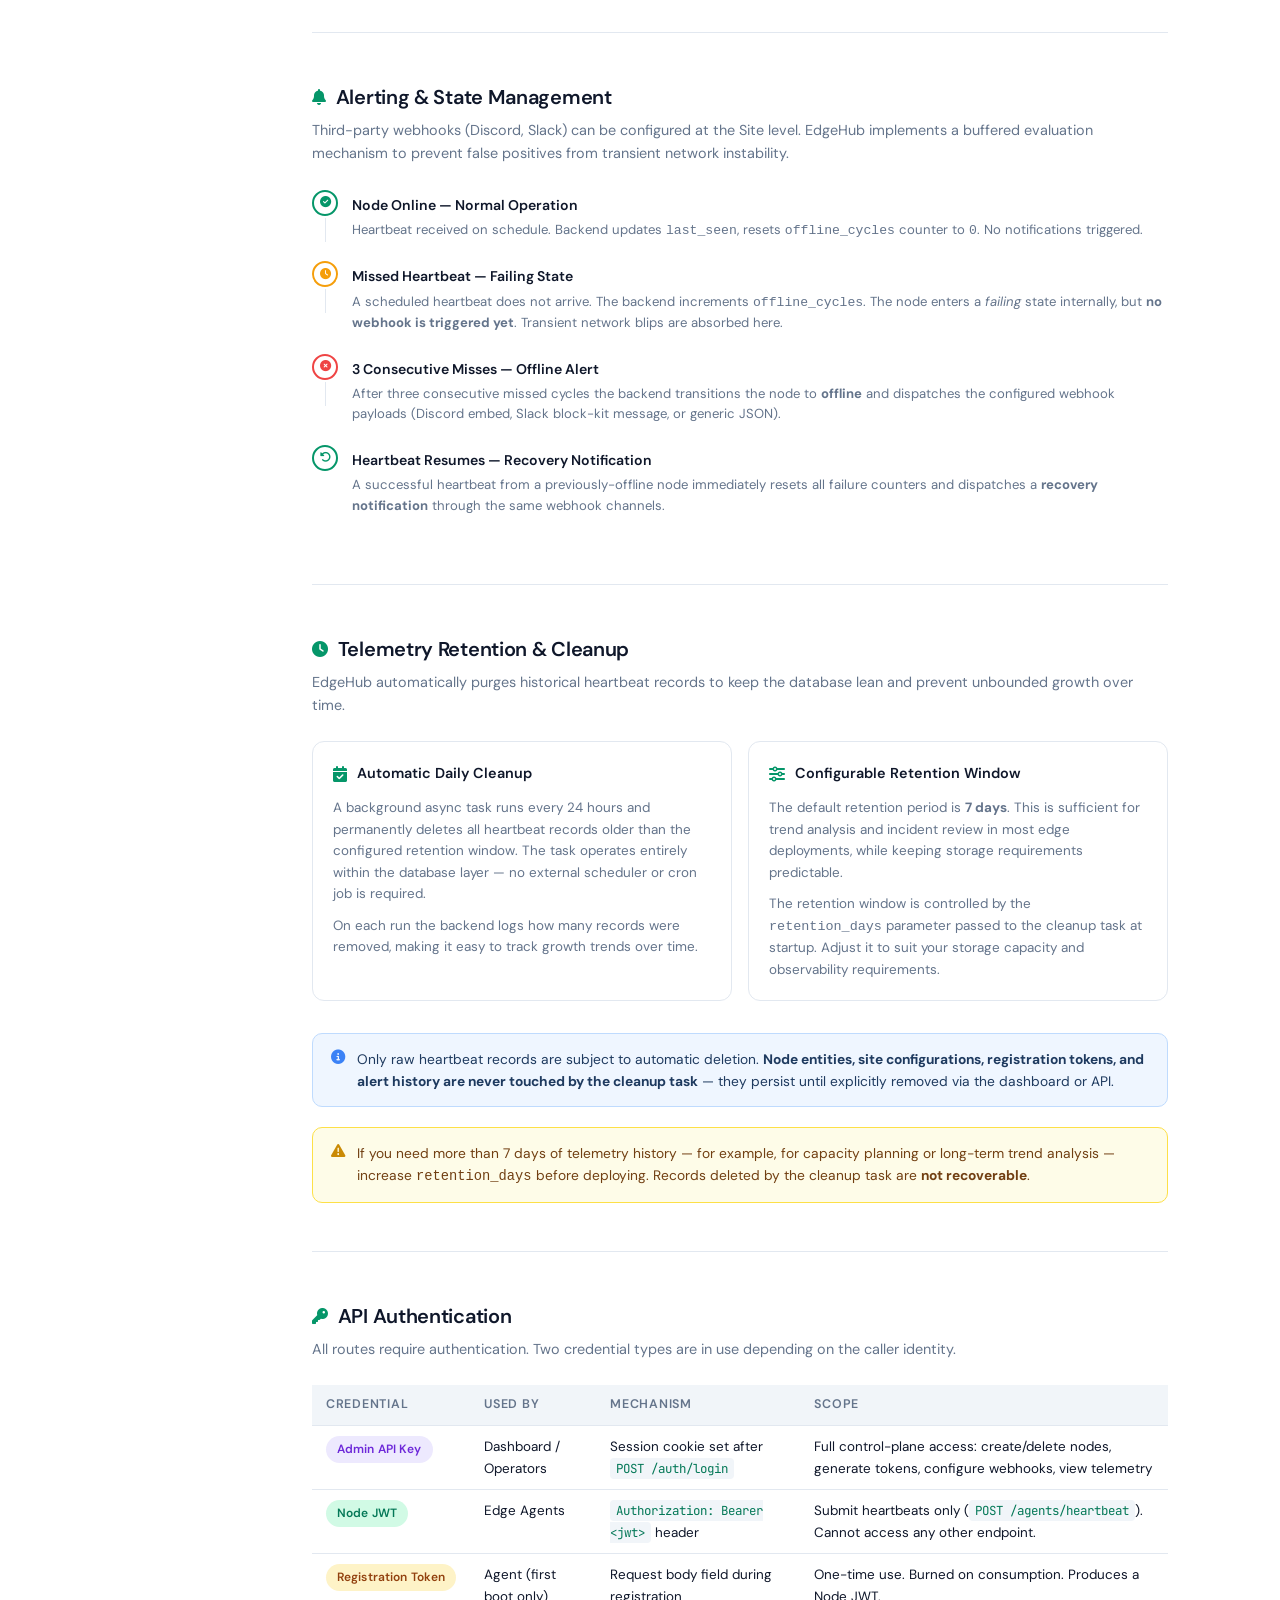
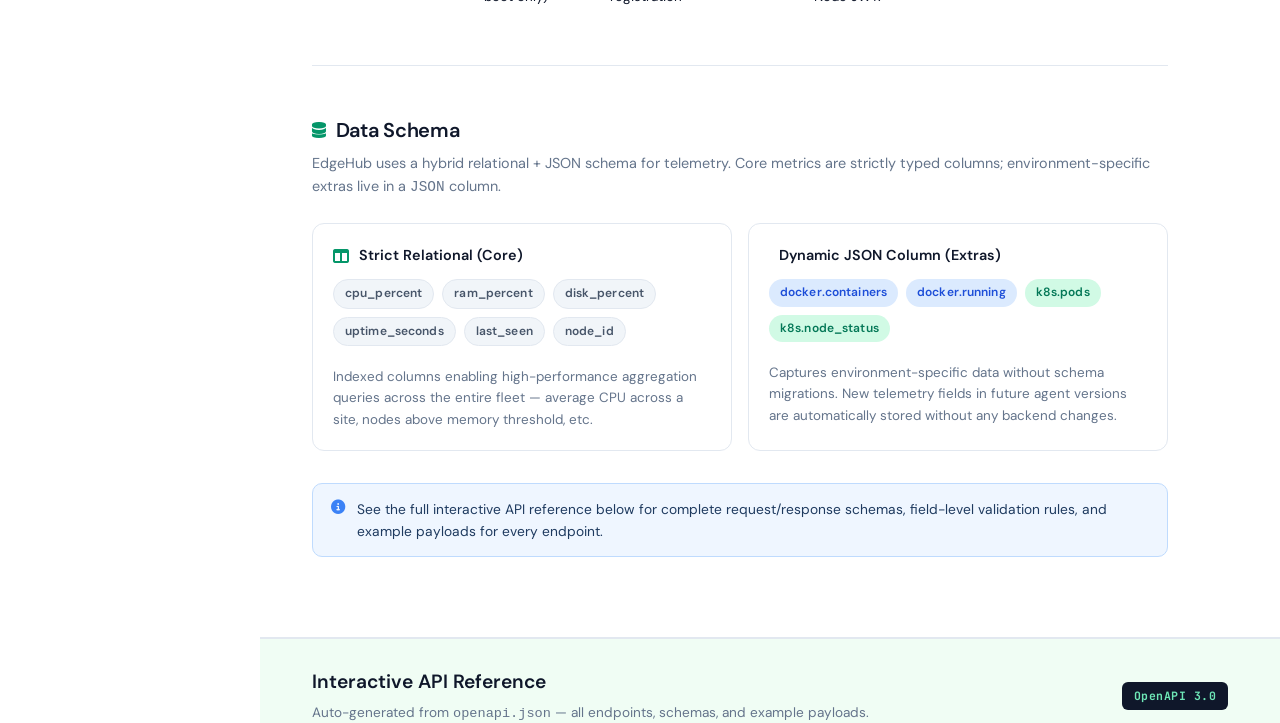
==== commit 766a5cce: "Stable v1 docs" ====
--- a/edge-hub-app/docs/index.html
+++ b/edge-hub-app/docs/index.html
@@ -1225,7 +1225,7 @@
 
             <!-- TELEMETRY RETENTION — NEW SECTION -->
             <section class="section-anchor" id="data-retention">
-                <h2 class="section-title"><i class="fas fa-trash-clock"></i> Telemetry Retention &amp; Cleanup</h2>
+                <h2 class="section-title"><i class="fas fa-clock"></i> Telemetry Retention &amp; Cleanup</h2>
                 <p class="section-subtitle">EdgeHub automatically purges historical heartbeat records to keep the database lean and prevent unbounded growth over time.</p>
 
                 <div class="cards-grid">
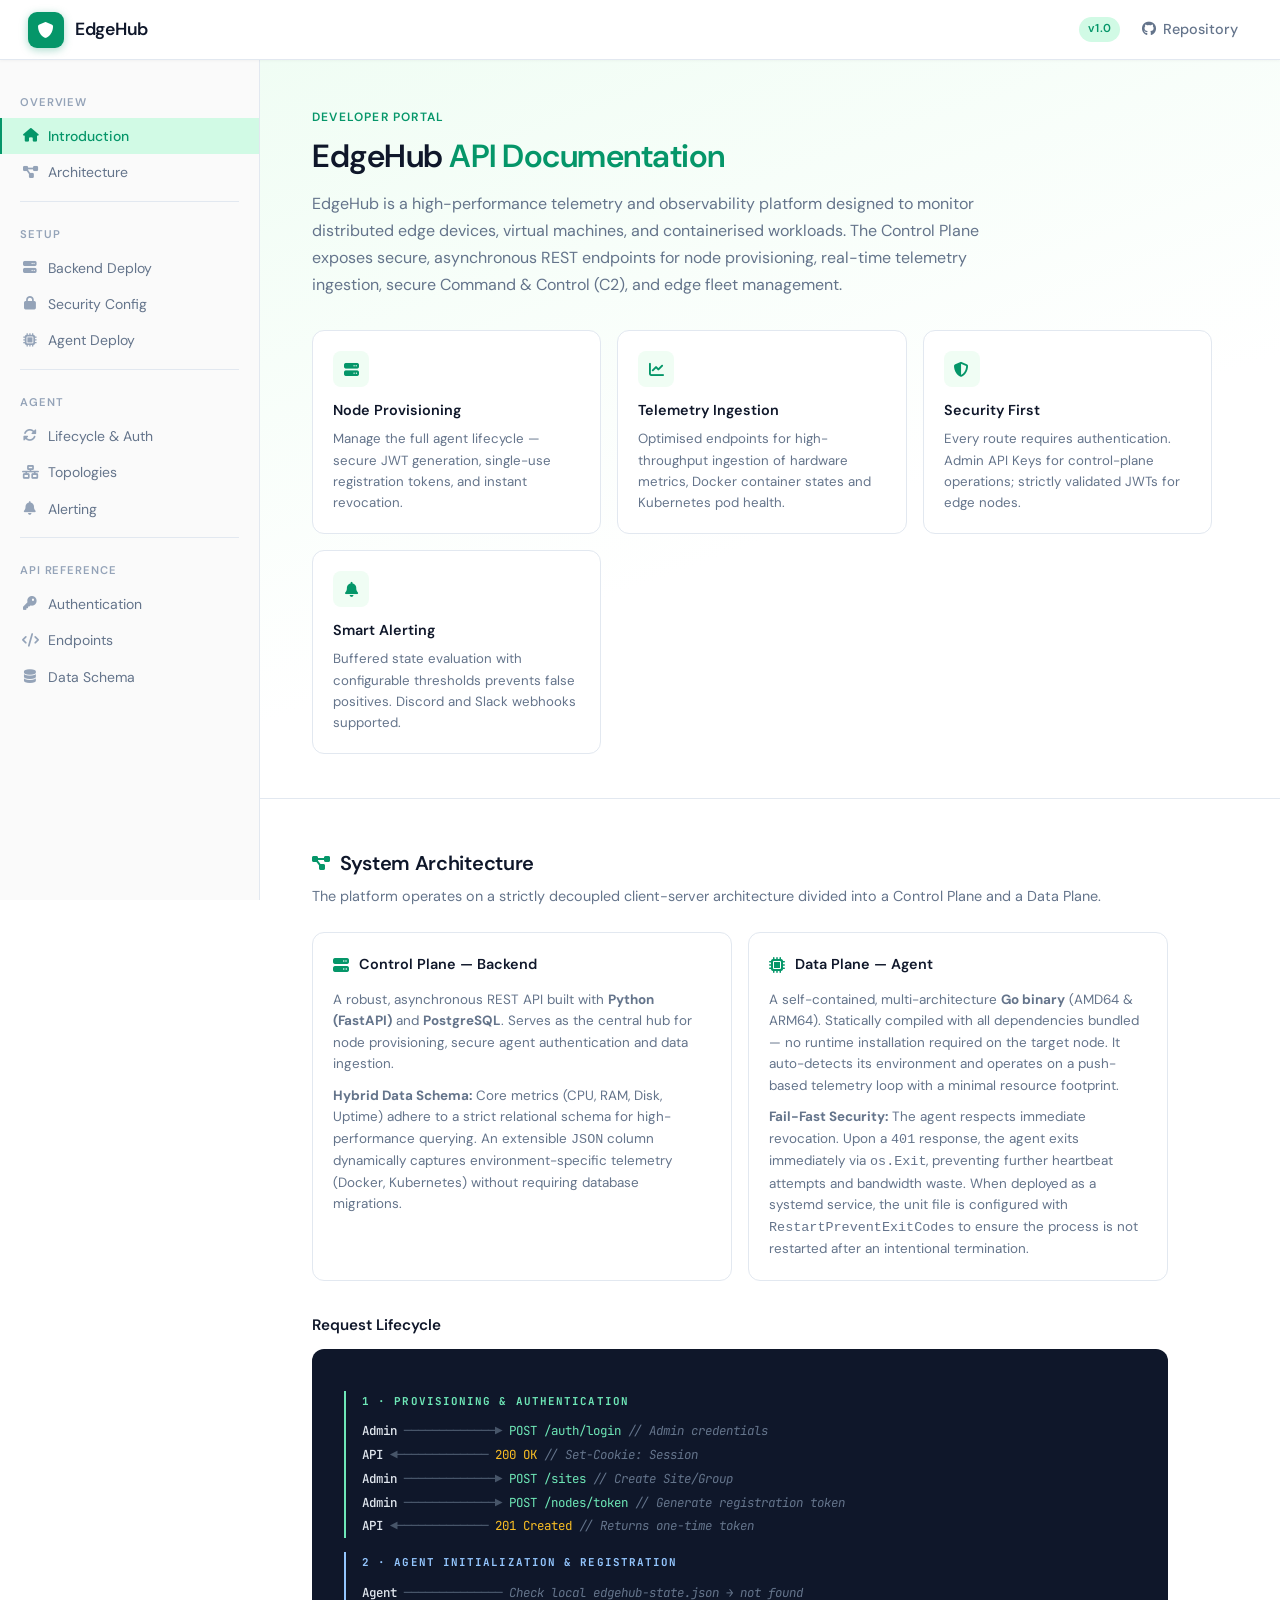
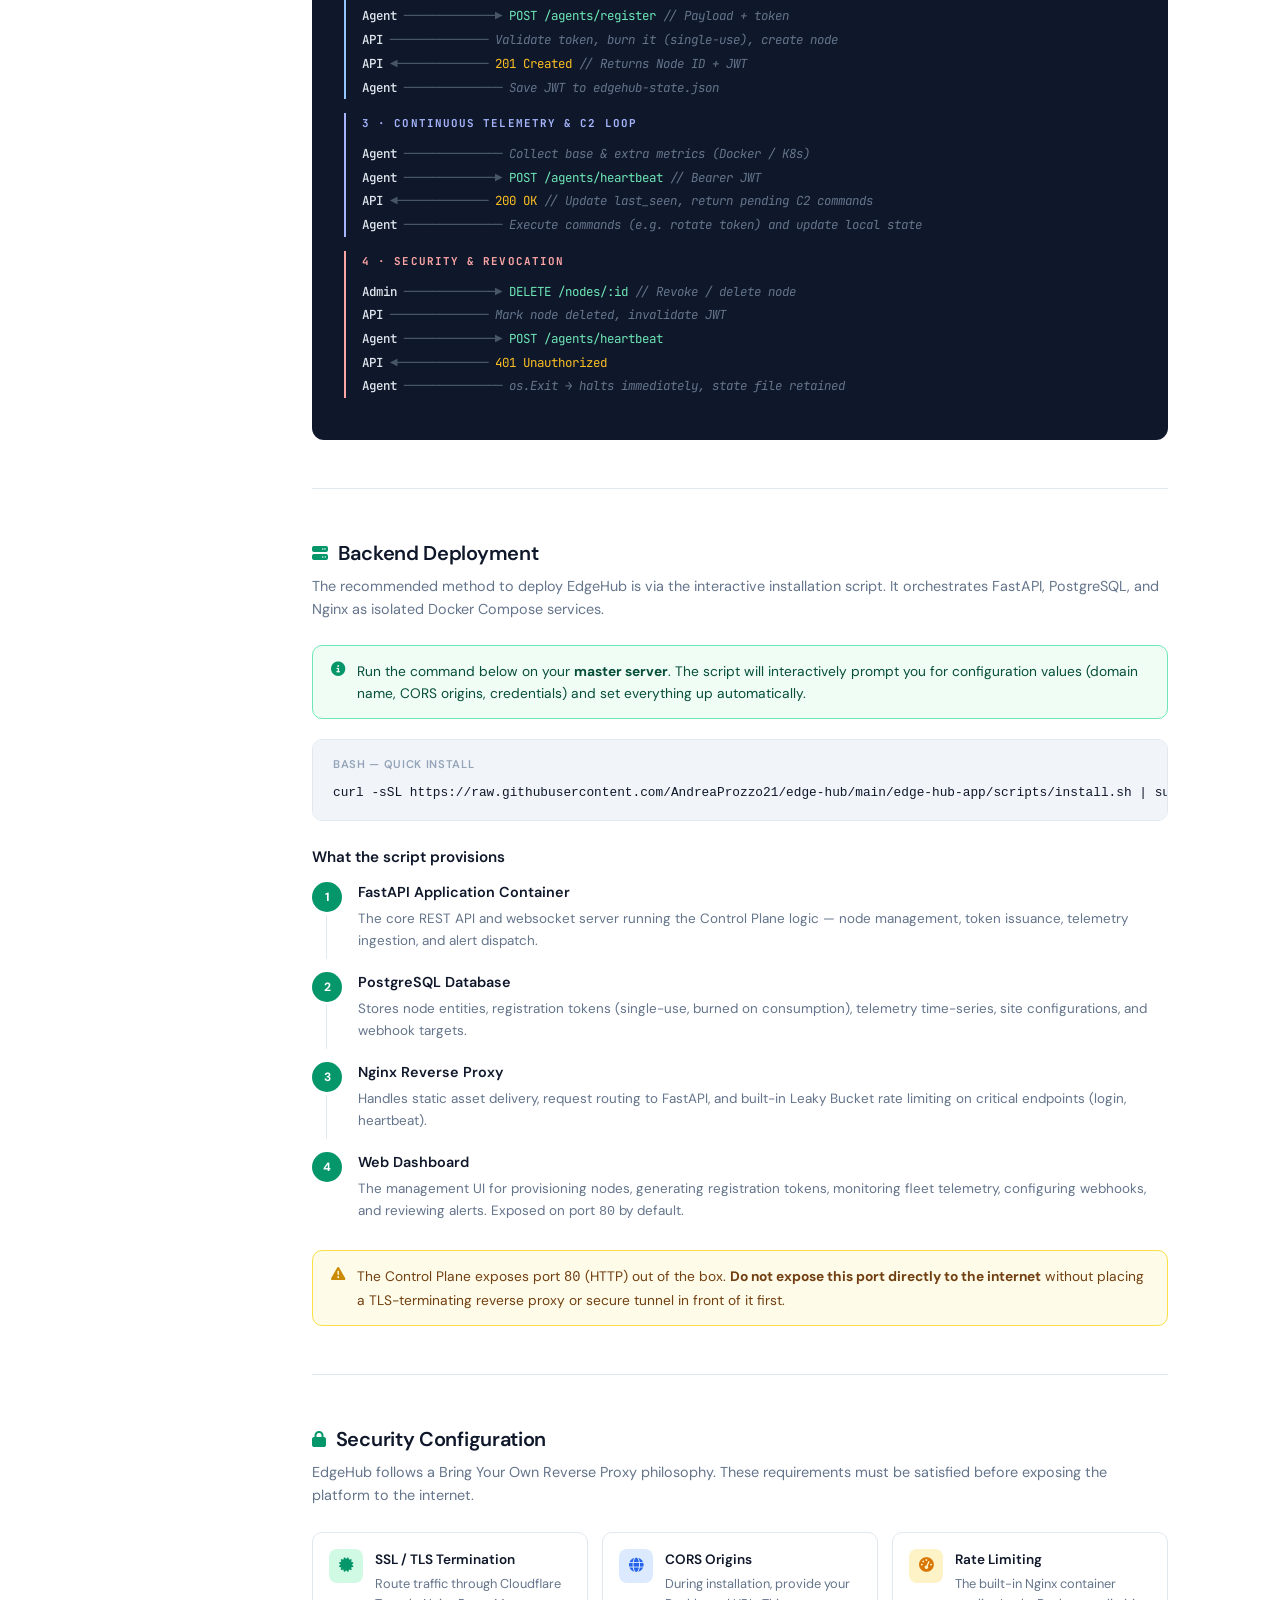
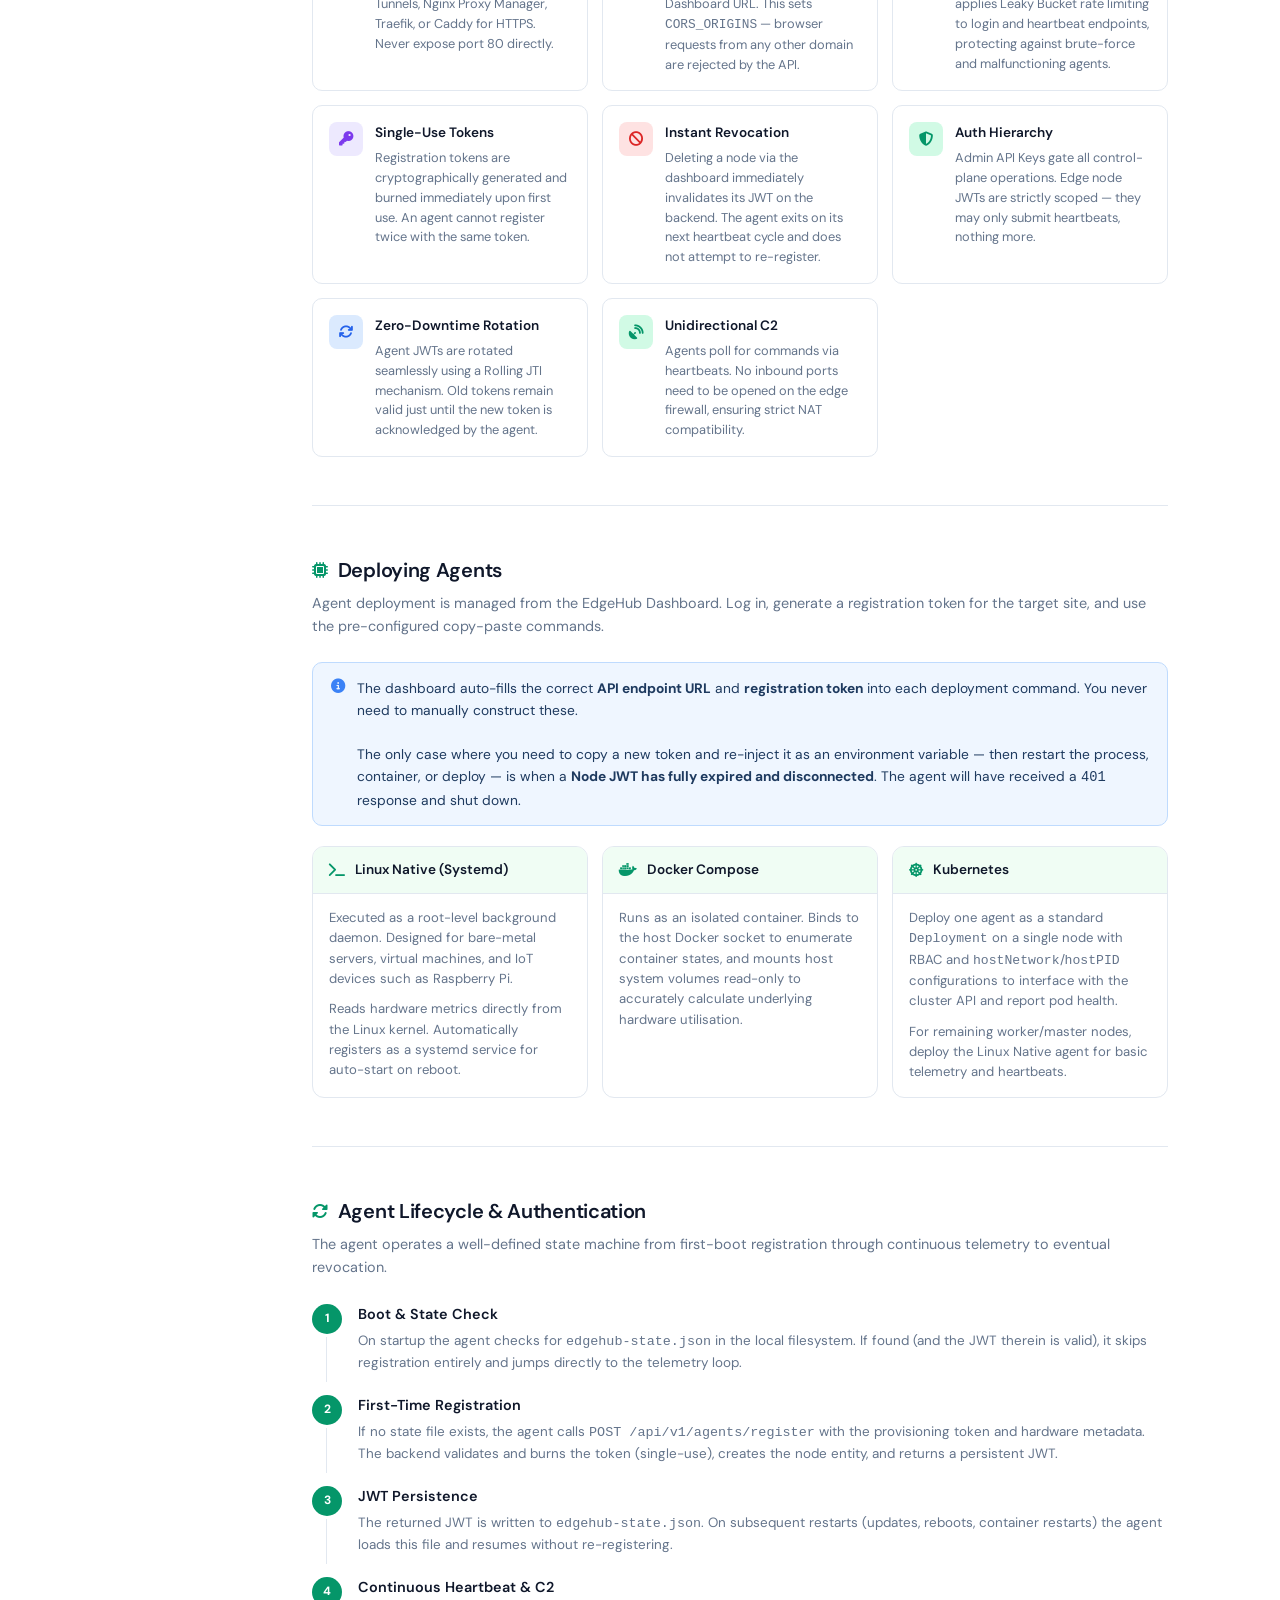
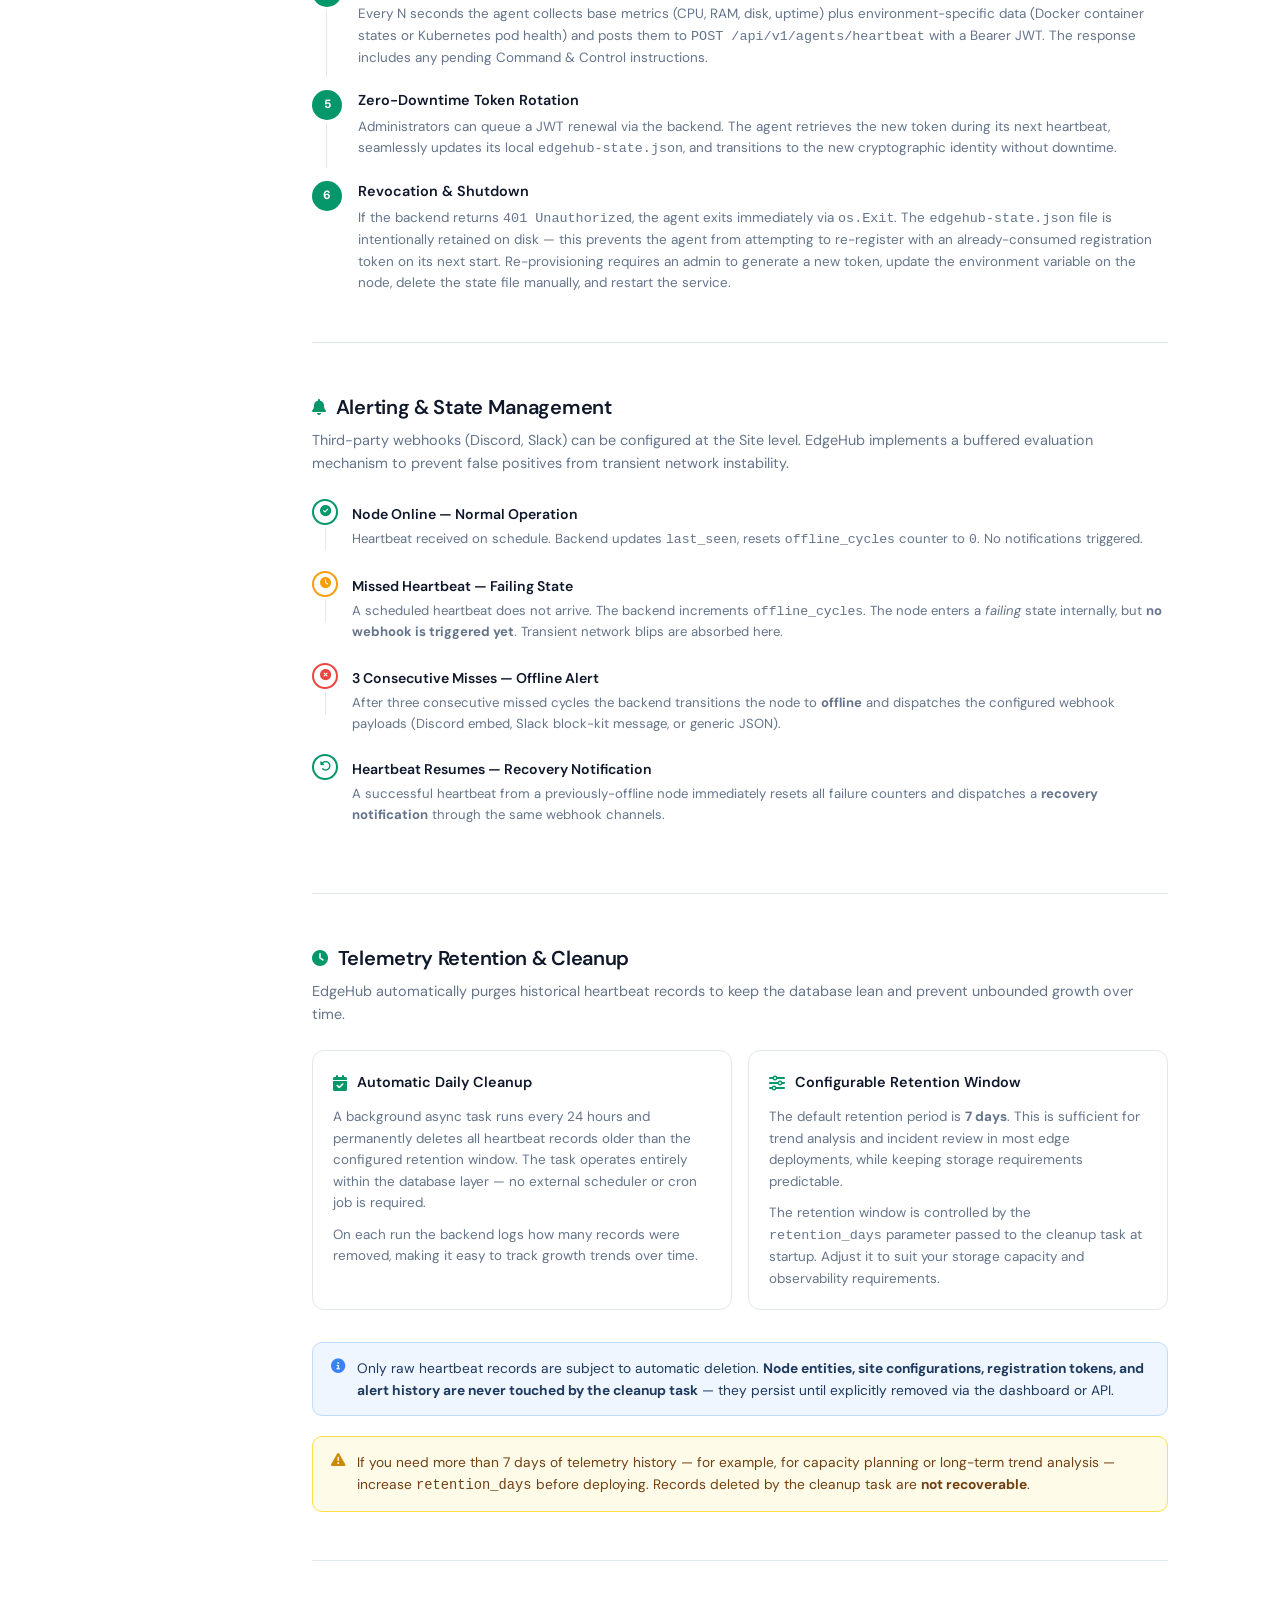
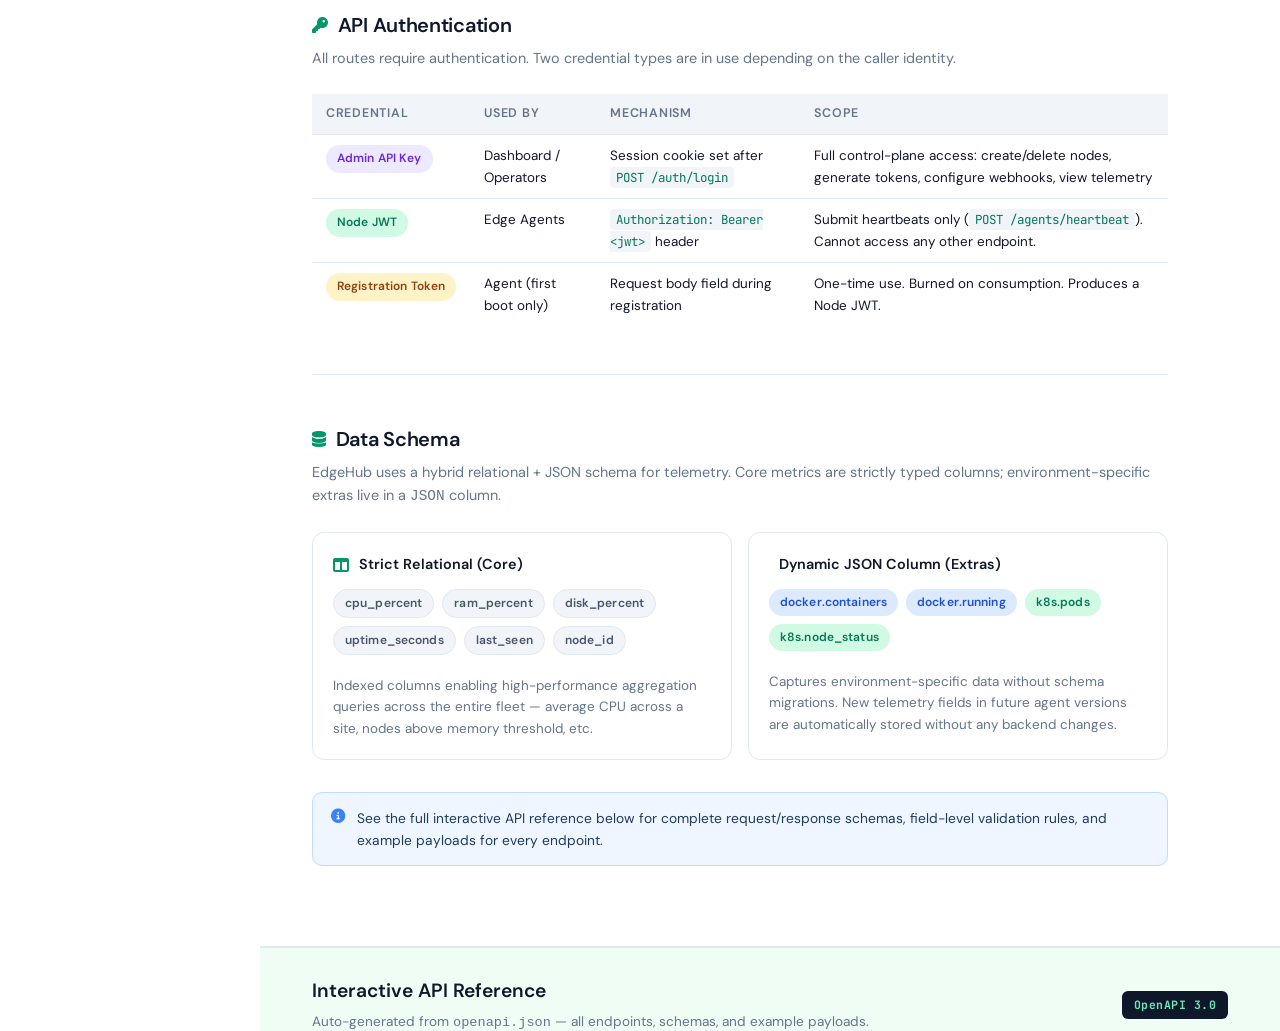
==== commit 6287ef5a: "Stable v1 docs" ====
--- a/edge-hub-app/docs/index.html
+++ b/edge-hub-app/docs/index.html
@@ -797,7 +797,6 @@
 </head>
 <body>
 
-<!-- ─── TOPNAV ─── -->
 <header class="topnav">
     <a class="nav-brand" href="#">
         <div class="brand-icon">
@@ -815,7 +814,6 @@
 
 <div class="page-wrapper">
 
-    <!-- ─── SIDEBAR ─── -->
     <nav class="sidebar">
         <div class="sidebar-section">
             <div class="sidebar-label">Overview</div>
@@ -867,15 +865,13 @@
         </div>
     </nav>
 
-    <!-- ─── MAIN ─── -->
     <div class="main-content">
 
-        <!-- HERO -->
         <section class="hero" id="overview">
             <p class="hero-eyebrow">Developer Portal</p>
             <h1 class="hero-title">EdgeHub <span>API Documentation</span></h1>
             <p class="hero-desc">
-                EdgeHub is a high-performance telemetry and observability platform designed to monitor distributed edge devices, virtual machines, and containerised workloads. The Control Plane exposes secure, asynchronous REST endpoints for node provisioning, real-time telemetry ingestion, and edge fleet management.
+                EdgeHub is a high-performance telemetry and observability platform designed to monitor distributed edge devices, virtual machines, and containerised workloads. The Control Plane exposes secure, asynchronous REST endpoints for node provisioning, real-time telemetry ingestion, secure Command & Control (C2), and edge fleet management.
             </p>
             <div class="hero-cards">
                 <div class="hero-card">
@@ -901,10 +897,8 @@
             </div>
         </section>
 
-        <!-- DOC BODY -->
         <div class="doc-body">
 
-            <!-- ARCHITECTURE -->
             <section class="section-anchor" id="architecture">
                 <h2 class="section-title"><i class="fas fa-diagram-project"></i> System Architecture</h2>
                 <p class="section-subtitle">The platform operates on a strictly decoupled client-server architecture divided into a Control Plane and a Data Plane.</p>
@@ -923,14 +917,11 @@
                             <i class="fas fa-microchip"></i>
                             <h4>Data Plane — Agent</h4>
                         </div>
-                        <!-- FIX 1: "zero-dependency" → "self-contained binary" -->
                         <p>A self-contained, multi-architecture <strong>Go binary</strong> (AMD64 &amp; ARM64). Statically compiled with all dependencies bundled — no runtime installation required on the target node. It auto-detects its environment and operates on a push-based telemetry loop with a minimal resource footprint.</p>
-                        <!-- FIX 2: Fail-Fast accuracy — no mention of state file deletion, correct systemd behaviour -->
                         <p><strong>Fail-Fast Security:</strong> The agent respects immediate revocation. Upon a <code>401</code> response, the agent exits immediately via <code>os.Exit</code>, preventing further heartbeat attempts and bandwidth waste. When deployed as a systemd service, the unit file is configured with <code>RestartPreventExitCodes</code> to ensure the process is not restarted after an intentional termination.</p>
                     </div>
                 </div>
 
-                <!-- Sequence diagram -->
                 <h3 style="font-size:0.95rem; font-weight:600; color:var(--text-main); margin:0 0 10px;">Request Lifecycle</h3>
                 <div class="sequence-block">
                     <div class="seq-phase provision">
@@ -950,12 +941,12 @@
                         <div class="seq-line"><span class="actor">Agent</span> <span class="arrow">──────────────</span> <span class="note">Save JWT to edgehub-state.json</span></div>
                     </div>
                     <div class="seq-phase telemetry">
-                        <div class="seq-label">3 · Continuous Telemetry Loop (every N seconds)</div>
+                        <div class="seq-label">3 · Continuous Telemetry &amp; C2 Loop</div>
                         <div class="seq-line"><span class="actor">Agent</span> <span class="arrow">──────────────</span> <span class="note">Collect base &amp; extra metrics (Docker / K8s)</span></div>
                         <div class="seq-line"><span class="actor">Agent</span> <span class="arrow">─────────────▶</span> <span class="method">POST /agents/heartbeat</span> <span class="note">// Bearer JWT</span></div>
-                        <div class="seq-line"><span class="actor">API  </span> <span class="arrow">◀─────────────</span> <span class="status">200 OK</span> <span class="note">// Update last_seen, append telemetry</span></div>
-                    </div>
-                    <!-- FIX 3: Sequence diagram revocation — removed "delete state" -->
+                        <div class="seq-line"><span class="actor">API  </span> <span class="arrow">◀─────────────</span> <span class="status">200 OK</span> <span class="note">// Update last_seen, return pending C2 commands</span></div>
+                        <div class="seq-line"><span class="actor">Agent</span> <span class="arrow">──────────────</span> <span class="note">Execute commands (e.g. rotate token) and update local state</span></div>
+                    </div>
                     <div class="seq-phase revoke">
                         <div class="seq-label">4 · Security &amp; Revocation</div>
                         <div class="seq-line"><span class="actor">Admin</span> <span class="arrow">─────────────▶</span> <span class="method">DELETE /nodes/:id</span> <span class="note">// Revoke / delete node</span></div>
@@ -969,7 +960,6 @@
 
             <hr class="section-divider">
 
-            <!-- BACKEND SETUP -->
             <section class="section-anchor" id="backend-setup">
                 <h2 class="section-title"><i class="fas fa-server"></i> Backend Deployment</h2>
                 <p class="section-subtitle">The recommended method to deploy EdgeHub is via the interactive installation script. It orchestrates FastAPI, PostgreSQL, and Nginx as isolated Docker Compose services.</p>
@@ -1024,7 +1014,6 @@
 
             <hr class="section-divider">
 
-            <!-- SECURITY -->
             <section class="section-anchor" id="security-config">
                 <h2 class="section-title"><i class="fas fa-lock"></i> Security Configuration</h2>
                 <p class="section-subtitle">EdgeHub follows a Bring Your Own Reverse Proxy philosophy. These requirements must be satisfied before exposing the platform to the internet.</p>
@@ -1072,12 +1061,25 @@
                             <p>Admin API Keys gate all control-plane operations. Edge node JWTs are strictly scoped — they may only submit heartbeats, nothing more.</p>
                         </div>
                     </div>
+                    <div class="security-item">
+                        <div class="security-icon blue"><i class="fas fa-arrows-rotate"></i></div>
+                        <div class="security-text">
+                            <h4>Zero-Downtime Rotation</h4>
+                            <p>Agent JWTs are rotated seamlessly using a Rolling JTI mechanism. Old tokens remain valid just until the new token is acknowledged by the agent.</p>
+                        </div>
+                    </div>
+                    <div class="security-item">
+                        <div class="security-icon green"><i class="fas fa-satellite-dish"></i></div>
+                        <div class="security-text">
+                            <h4>Unidirectional C2</h4>
+                            <p>Agents poll for commands via heartbeats. No inbound ports need to be opened on the edge firewall, ensuring strict NAT compatibility.</p>
+                        </div>
+                    </div>
                 </div>
             </section>
 
             <hr class="section-divider">
 
-            <!-- AGENT DEPLOY -->
             <section class="section-anchor" id="agent-deploy">
                 <h2 class="section-title"><i class="fas fa-microchip"></i> Deploying Agents</h2>
                 <p class="section-subtitle">Agent deployment is managed from the EdgeHub Dashboard. Log in, generate a registration token for the target site, and use the pre-configured copy-paste commands.</p>
@@ -1087,7 +1089,7 @@
                     <div>
                         The dashboard auto-fills the correct <strong>API endpoint URL</strong> and <strong>registration token</strong> into each deployment command. You never need to manually construct these.
                         <br><br>
-                        The only case where you need to copy a new token and re-inject it as an environment variable — then restart the process, container, or deploy — is when a <strong>Node JWT has expired</strong>. The agent will have received a <code>401</code> response and shut down. By default, Node JWTs are valid for <strong>10 years</strong>, but this is configurable from the dashboard.
+                        The only case where you need to copy a new token and re-inject it as an environment variable — then restart the process, container, or deploy — is when a <strong>Node JWT has fully expired and disconnected</strong>. The agent will have received a <code>401</code> response and shut down.
                     </div>
                 </div>
 
@@ -1126,7 +1128,6 @@
 
             <hr class="section-divider">
 
-            <!-- AGENT LIFECYCLE -->
             <section class="section-anchor" id="agent-lifecycle">
                 <h2 class="section-title"><i class="fas fa-rotate"></i> Agent Lifecycle &amp; Authentication</h2>
                 <p class="section-subtitle">The agent operates a well-defined state machine from first-boot registration through continuous telemetry to eventual revocation.</p>
@@ -1156,14 +1157,20 @@
                     <div class="step">
                         <div class="step-num">4</div>
                         <div class="step-body">
-                            <h4>Continuous Heartbeat</h4>
-                            <p>Every N seconds the agent collects base metrics (CPU, RAM, disk, uptime) plus environment-specific data (Docker container states or Kubernetes pod health) and posts them to <code>POST /api/v1/agents/heartbeat</code> with a Bearer JWT.</p>
-                        </div>
-                    </div>
-                    <!-- FIX 4: Revocation step — accurate description, no mention of state file deletion -->
+                            <h4>Continuous Heartbeat &amp; C2</h4>
+                            <p>Every N seconds the agent collects base metrics (CPU, RAM, disk, uptime) plus environment-specific data (Docker container states or Kubernetes pod health) and posts them to <code>POST /api/v1/agents/heartbeat</code> with a Bearer JWT. The response includes any pending Command &amp; Control instructions.</p>
+                        </div>
+                    </div>
                     <div class="step">
                         <div class="step-num">5</div>
                         <div class="step-body">
+                            <h4>Zero-Downtime Token Rotation</h4>
+                            <p>Administrators can queue a JWT renewal via the backend. The agent retrieves the new token during its next heartbeat, seamlessly updates its local <code>edgehub-state.json</code>, and transitions to the new cryptographic identity without downtime.</p>
+                        </div>
+                    </div>
+                    <div class="step">
+                        <div class="step-num">6</div>
+                        <div class="step-body">
                             <h4>Revocation &amp; Shutdown</h4>
                             <p>If the backend returns <code>401 Unauthorized</code>, the agent exits immediately via <code>os.Exit</code>. The <code>edgehub-state.json</code> file is intentionally retained on disk — this prevents the agent from attempting to re-register with an already-consumed registration token on its next start. Re-provisioning requires an admin to generate a new token, update the environment variable on the node, delete the state file manually, and restart the service.</p>
                         </div>
@@ -1173,7 +1180,6 @@
 
             <hr class="section-divider">
 
-            <!-- ALERTING -->
             <section class="section-anchor" id="alerting">
                 <h2 class="section-title"><i class="fas fa-bell"></i> Alerting &amp; State Management</h2>
                 <p class="section-subtitle">Third-party webhooks (Discord, Slack) can be configured at the Site level. EdgeHub implements a buffered evaluation mechanism to prevent false positives from transient network instability.</p>
@@ -1223,7 +1229,6 @@
 
             <hr class="section-divider">
 
-            <!-- TELEMETRY RETENTION — NEW SECTION -->
             <section class="section-anchor" id="data-retention">
                 <h2 class="section-title"><i class="fas fa-clock"></i> Telemetry Retention &amp; Cleanup</h2>
                 <p class="section-subtitle">EdgeHub automatically purges historical heartbeat records to keep the database lean and prevent unbounded growth over time.</p>
@@ -1264,7 +1269,6 @@
 
             <hr class="section-divider">
 
-            <!-- API AUTH -->
             <section class="section-anchor" id="api-auth">
                 <h2 class="section-title"><i class="fas fa-key"></i> API Authentication</h2>
                 <p class="section-subtitle">All routes require authentication. Two credential types are in use depending on the caller identity.</p>
@@ -1303,7 +1307,6 @@
 
             <hr class="section-divider">
 
-            <!-- API SCHEMA -->
             <section class="section-anchor" id="api-schema">
                 <h2 class="section-title"><i class="fas fa-database"></i> Data Schema</h2>
                 <p class="section-subtitle">EdgeHub uses a hybrid relational + JSON schema for telemetry. Core metrics are strictly typed columns; environment-specific extras live in a <code>JSON</code> column.</p>
@@ -1345,10 +1348,7 @@
                 </div>
             </section>
 
-        </div><!-- /doc-body -->
-
-        <!-- REDOC SECTION -->
-        <div class="redoc-divider"></div>
+        </div><div class="redoc-divider"></div>
         <div class="redoc-header" id="api-endpoints">
             <div>
                 <h2>Interactive API Reference</h2>
@@ -1398,11 +1398,7 @@
             </redoc>
         </div>
 
-    </div><!-- /main-content -->
-</div><!-- /page-wrapper -->
-
-<!-- Sidebar active link tracking -->
-<script>
+    </div></div><script>
 (function() {
     const links = document.querySelectorAll('.sidebar-link');
     const sections = Array.from(links)
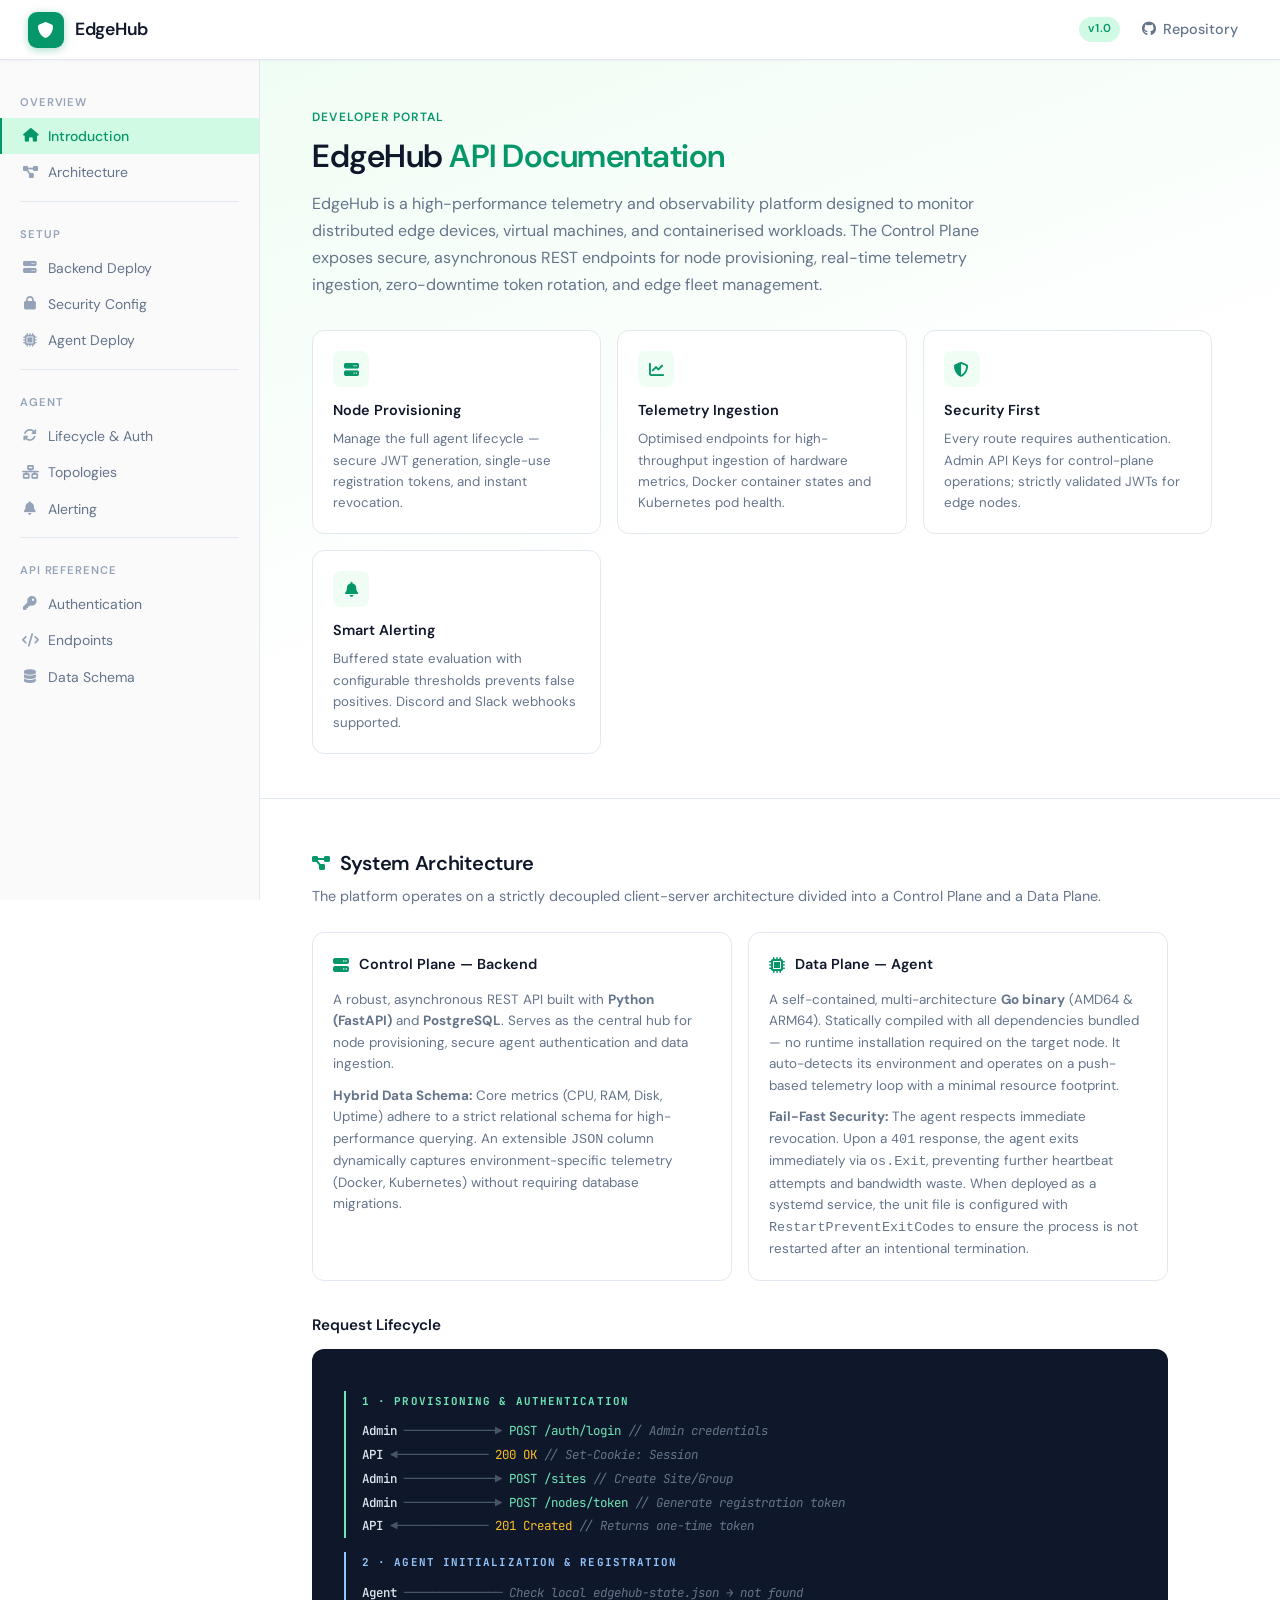
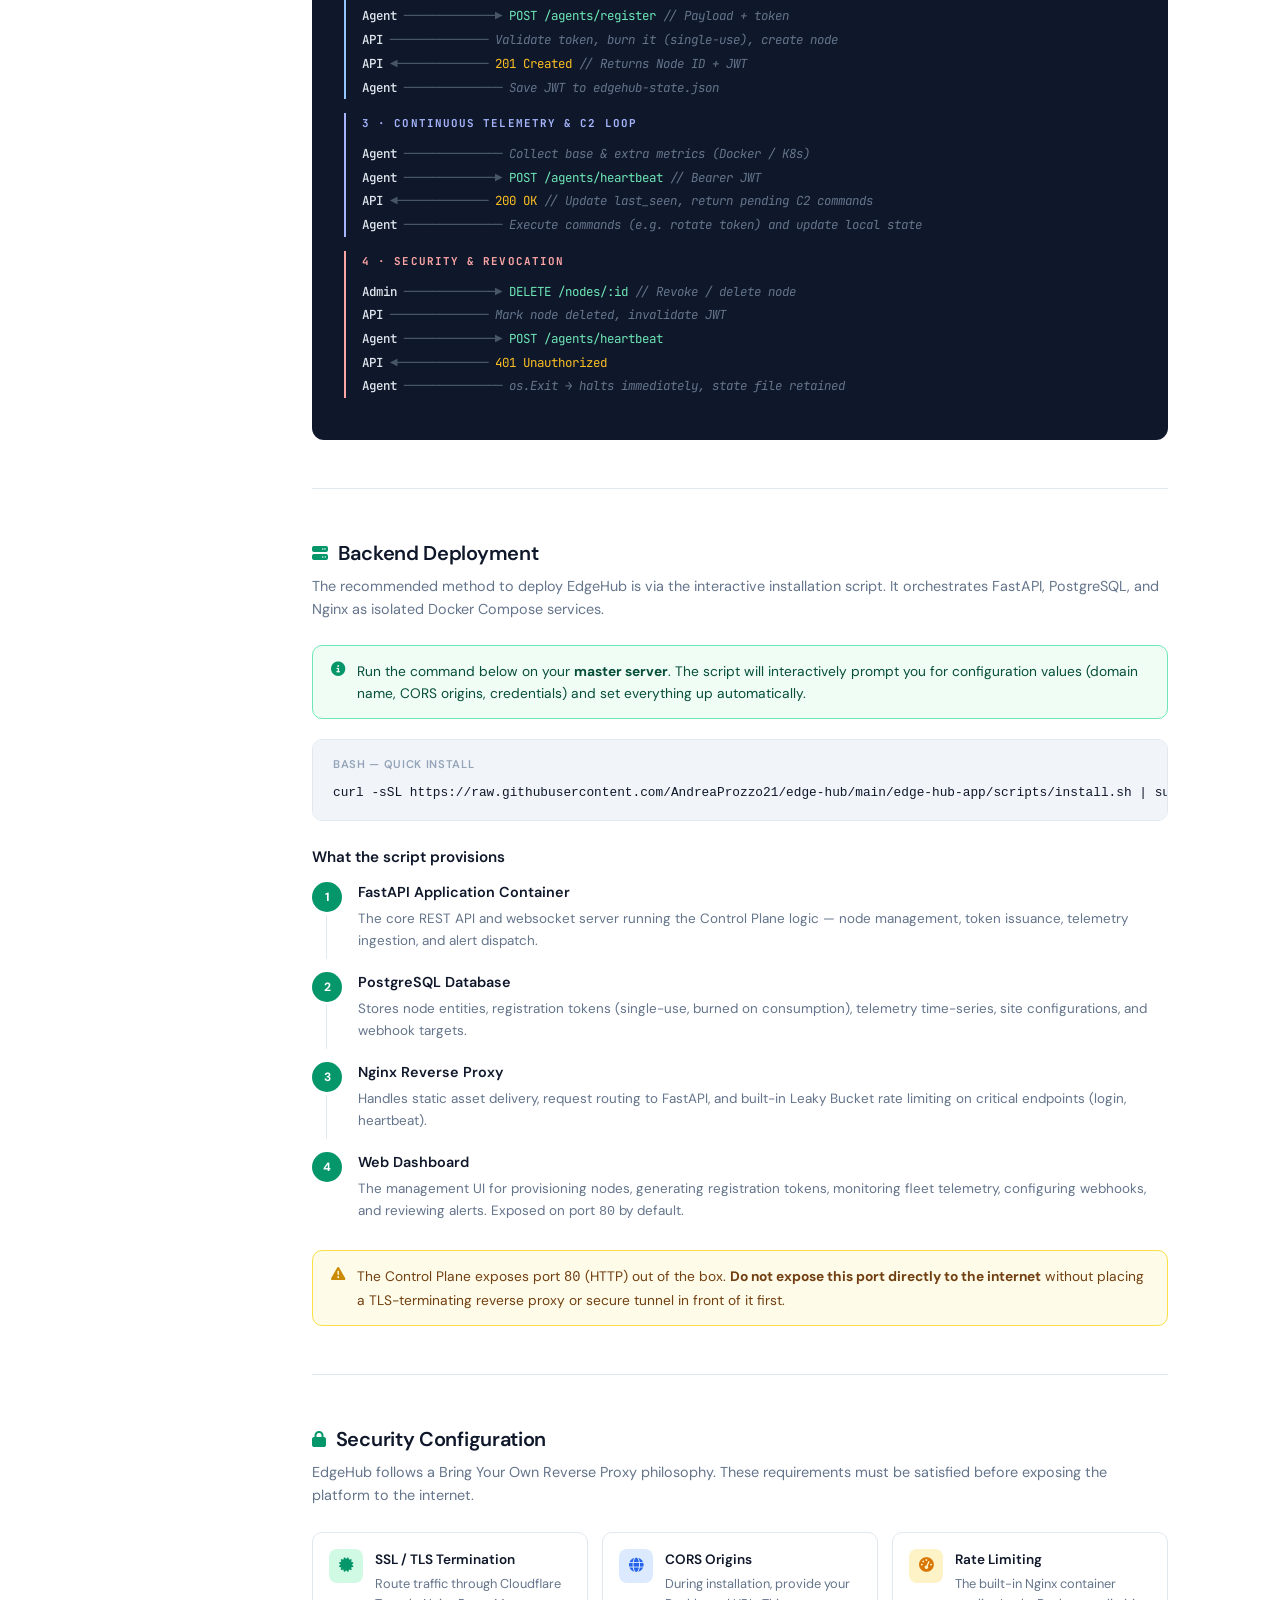
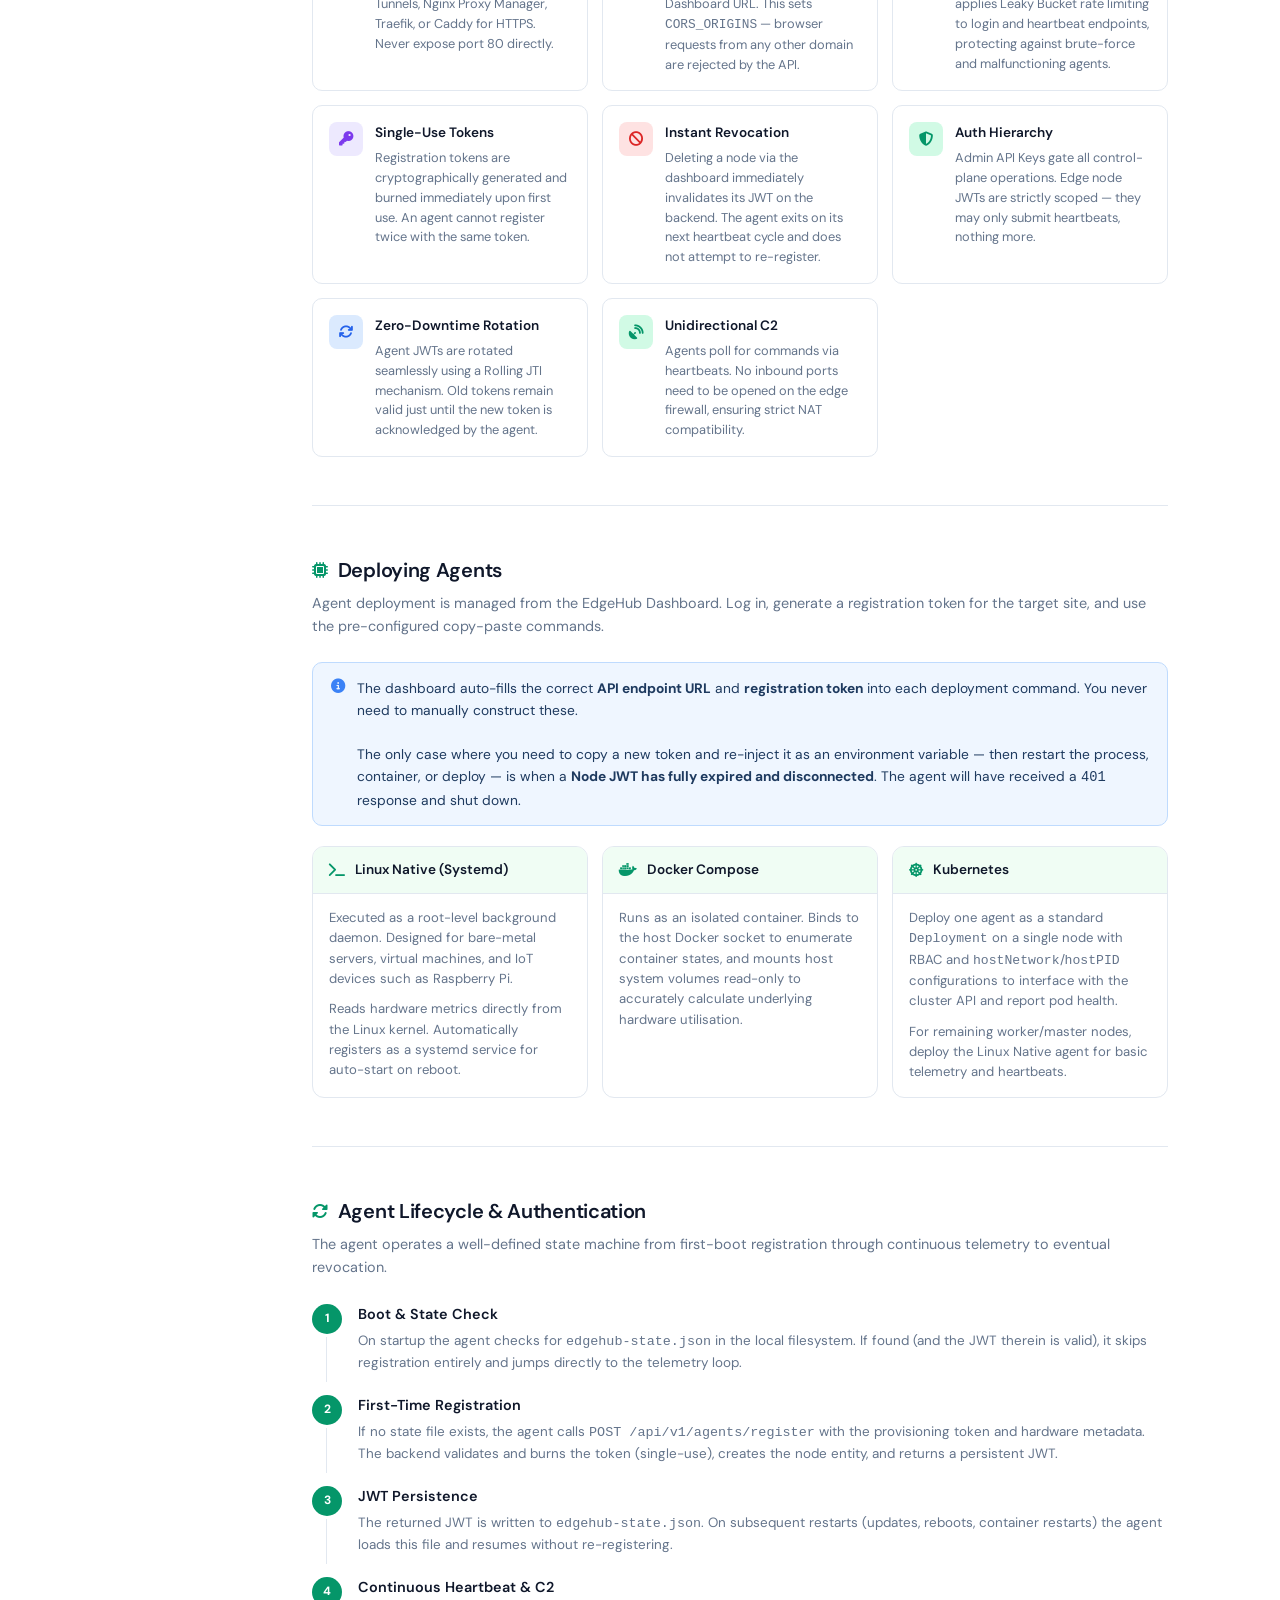
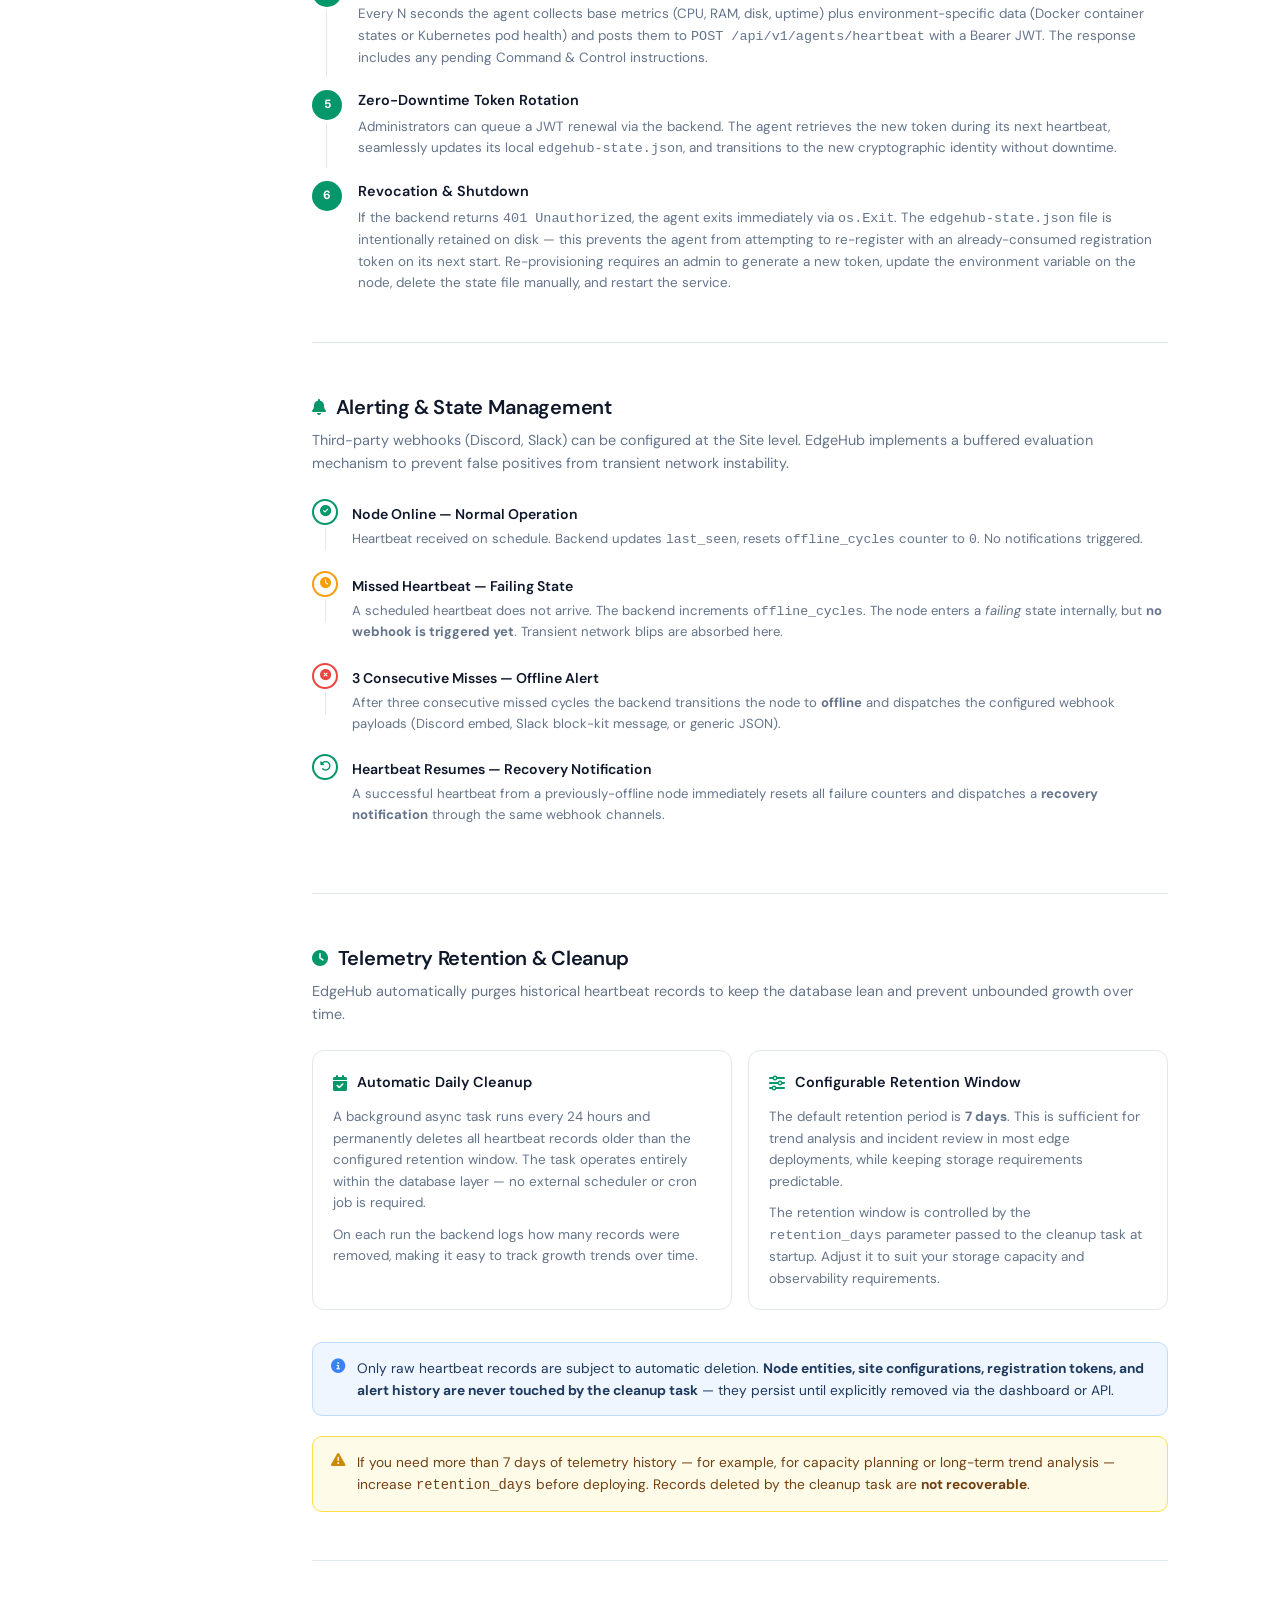
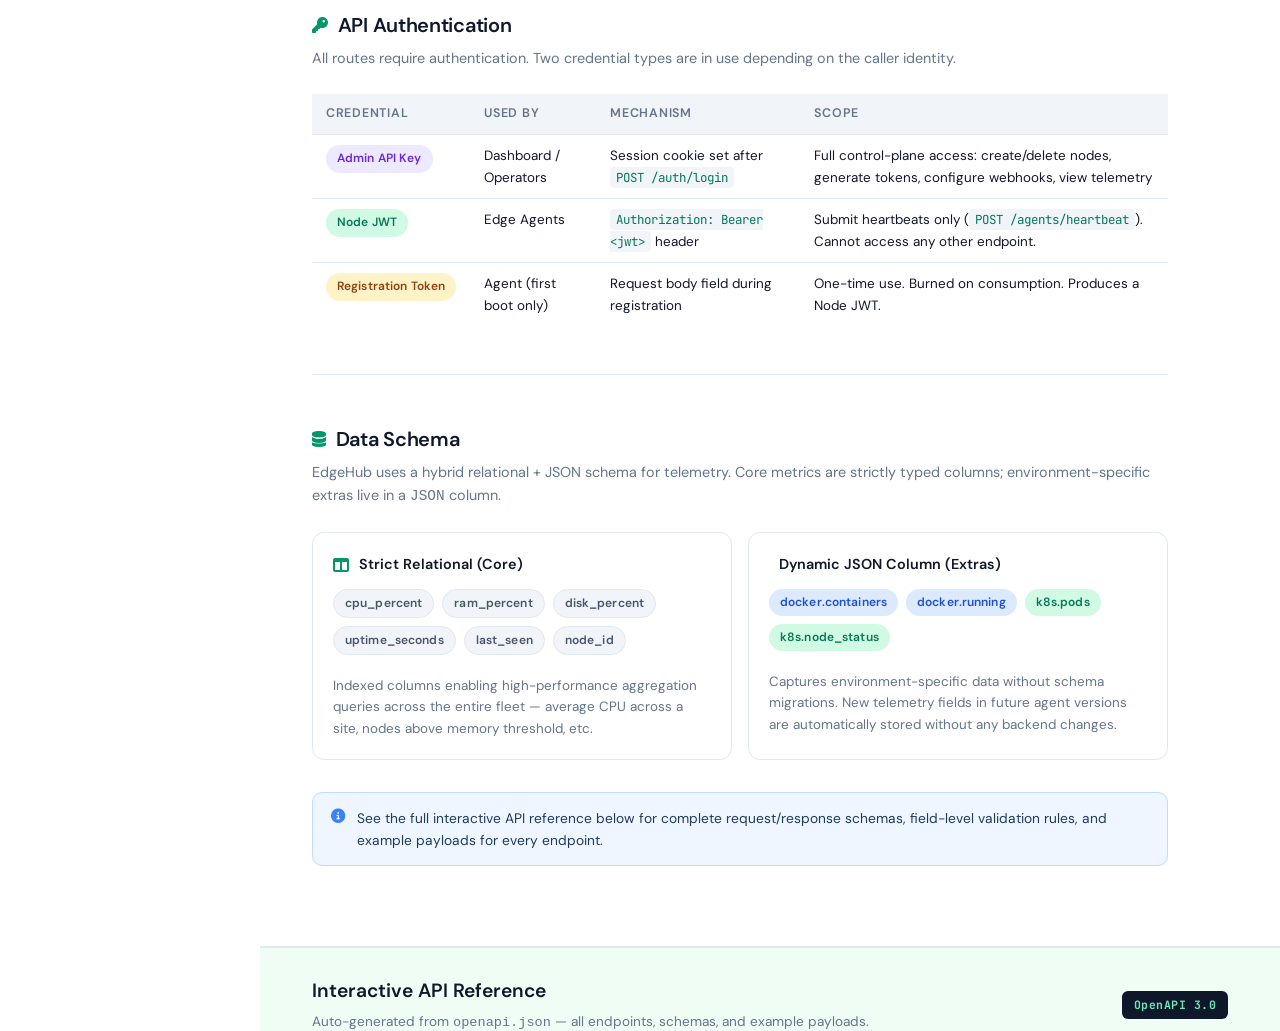
==== commit f27d6fb1: "Stable v1 docs" ====
--- a/edge-hub-app/docs/index.html
+++ b/edge-hub-app/docs/index.html
@@ -871,7 +871,7 @@
             <p class="hero-eyebrow">Developer Portal</p>
             <h1 class="hero-title">EdgeHub <span>API Documentation</span></h1>
             <p class="hero-desc">
-                EdgeHub is a high-performance telemetry and observability platform designed to monitor distributed edge devices, virtual machines, and containerised workloads. The Control Plane exposes secure, asynchronous REST endpoints for node provisioning, real-time telemetry ingestion, secure Command & Control (C2), and edge fleet management.
+                EdgeHub is a high-performance telemetry and observability platform designed to monitor distributed edge devices, virtual machines, and containerised workloads. The Control Plane exposes secure, asynchronous REST endpoints for node provisioning, real-time telemetry ingestion, zero-downtime token rotation, and edge fleet management.
             </p>
             <div class="hero-cards">
                 <div class="hero-card">
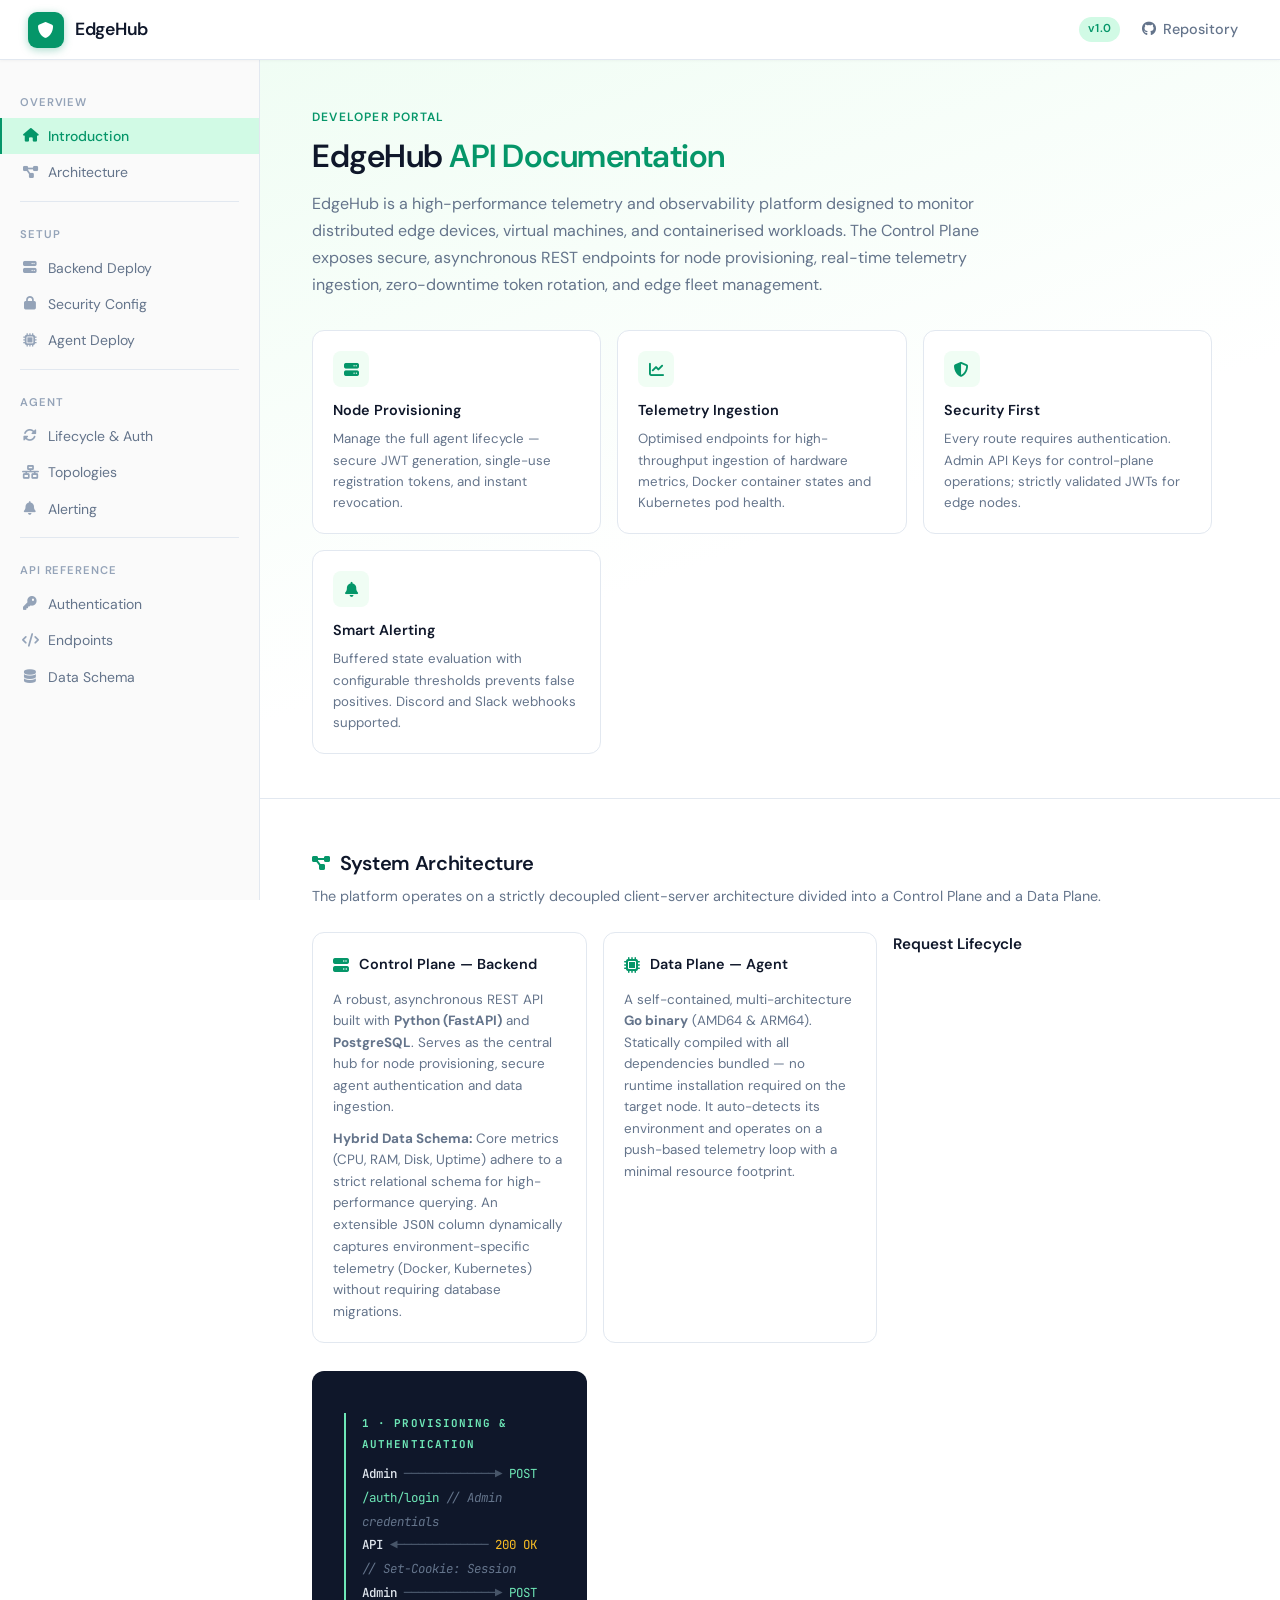
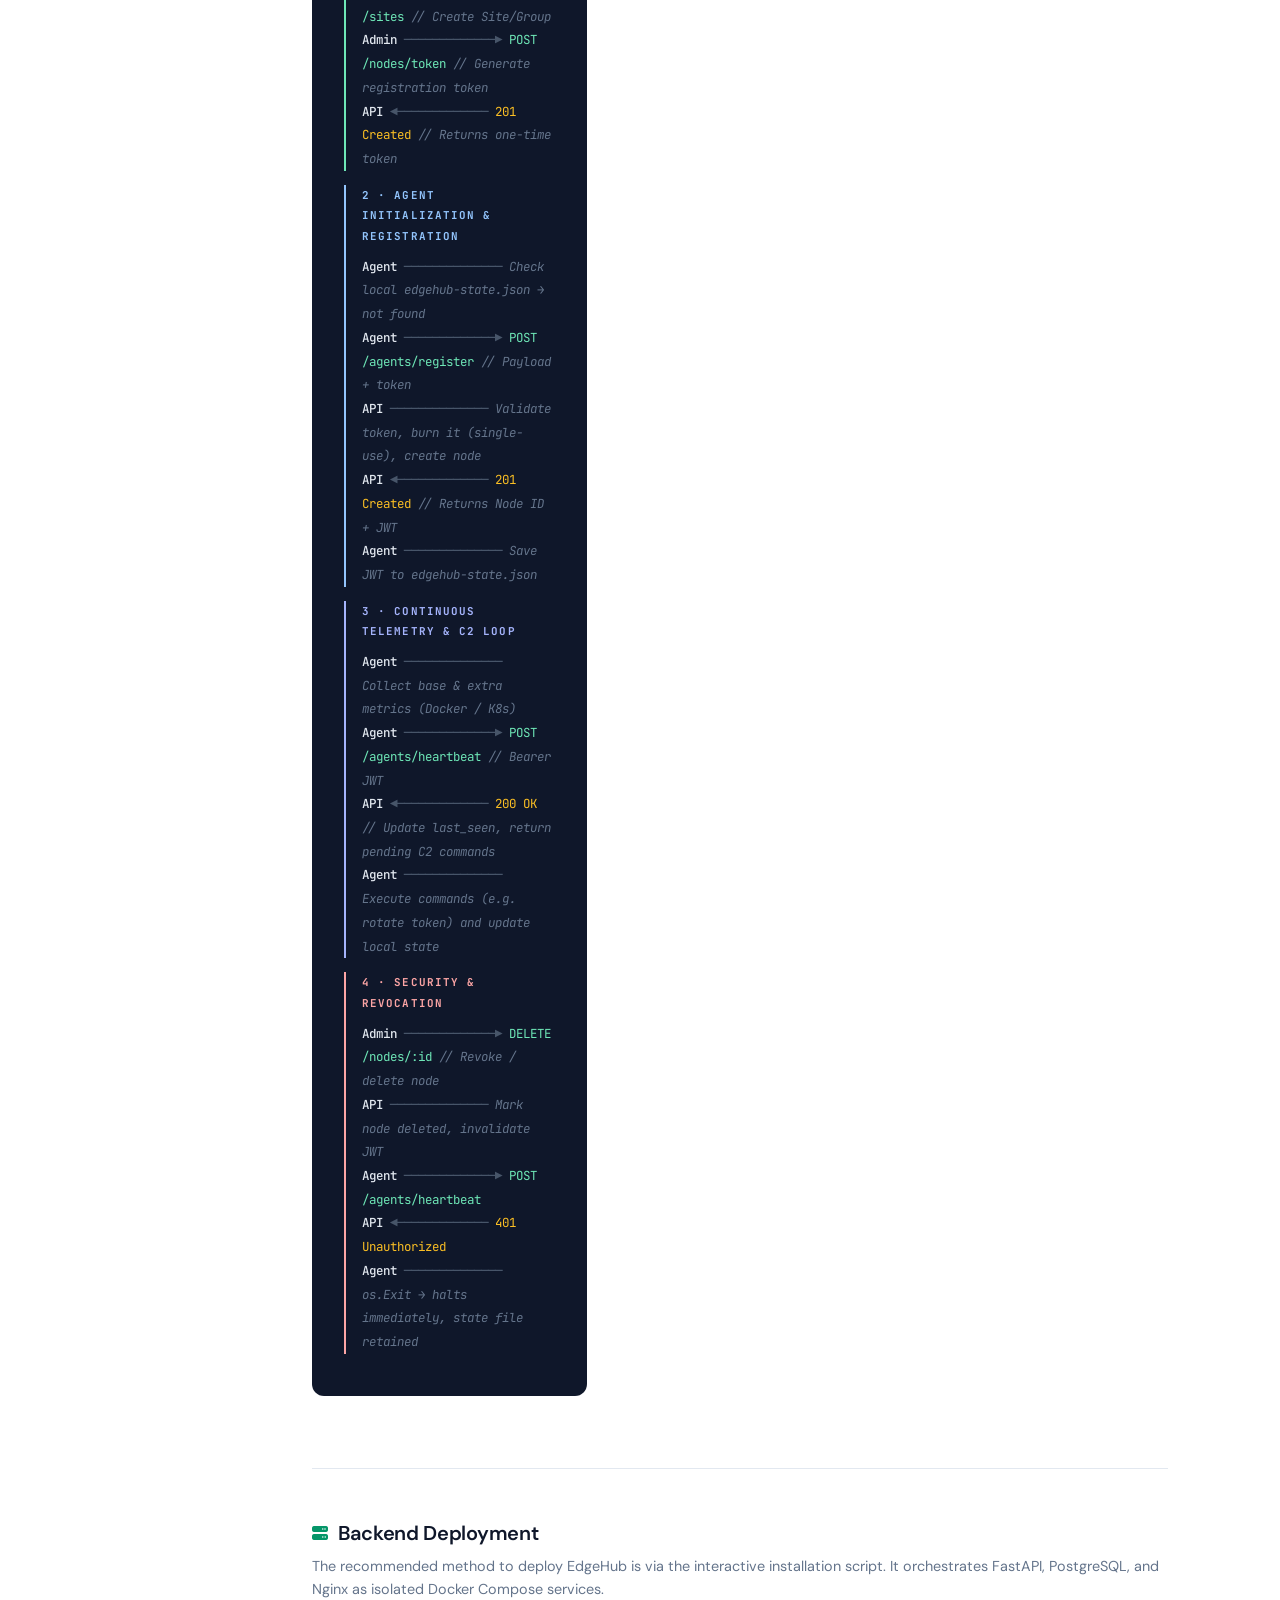
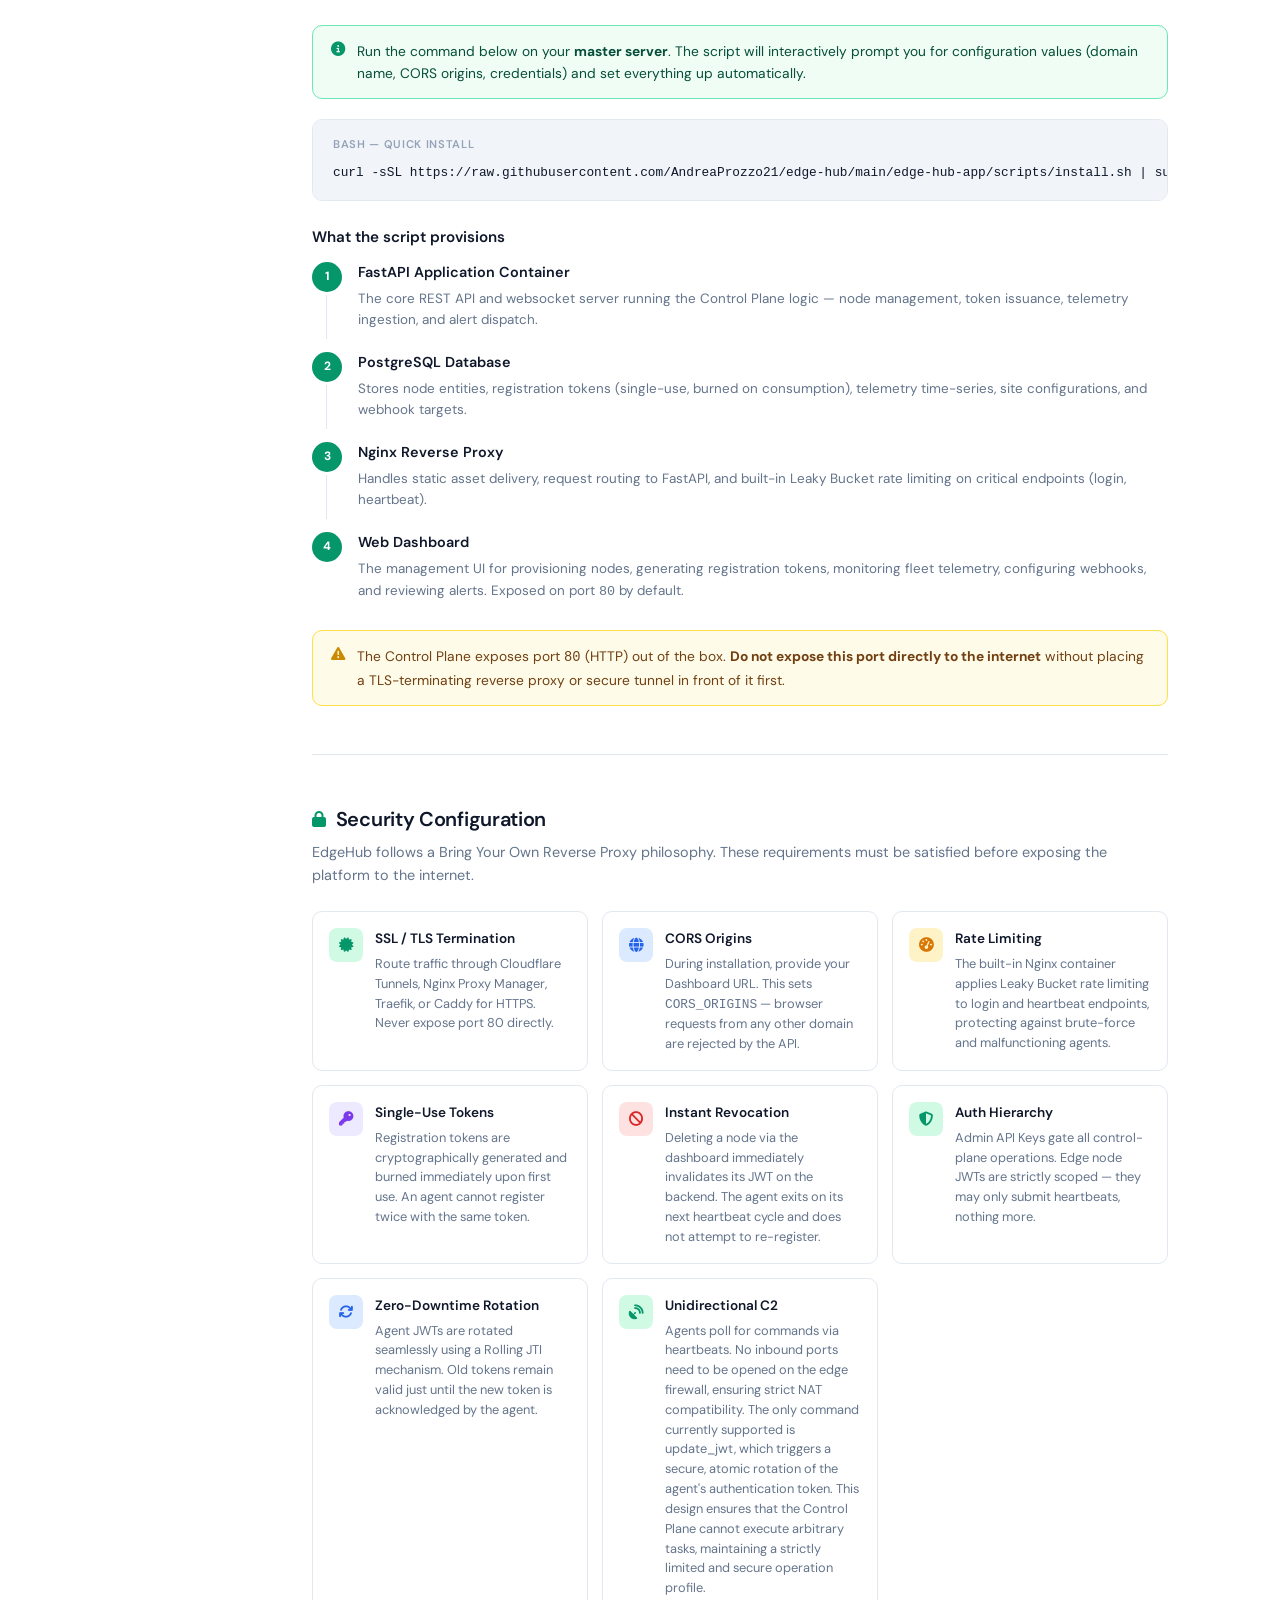
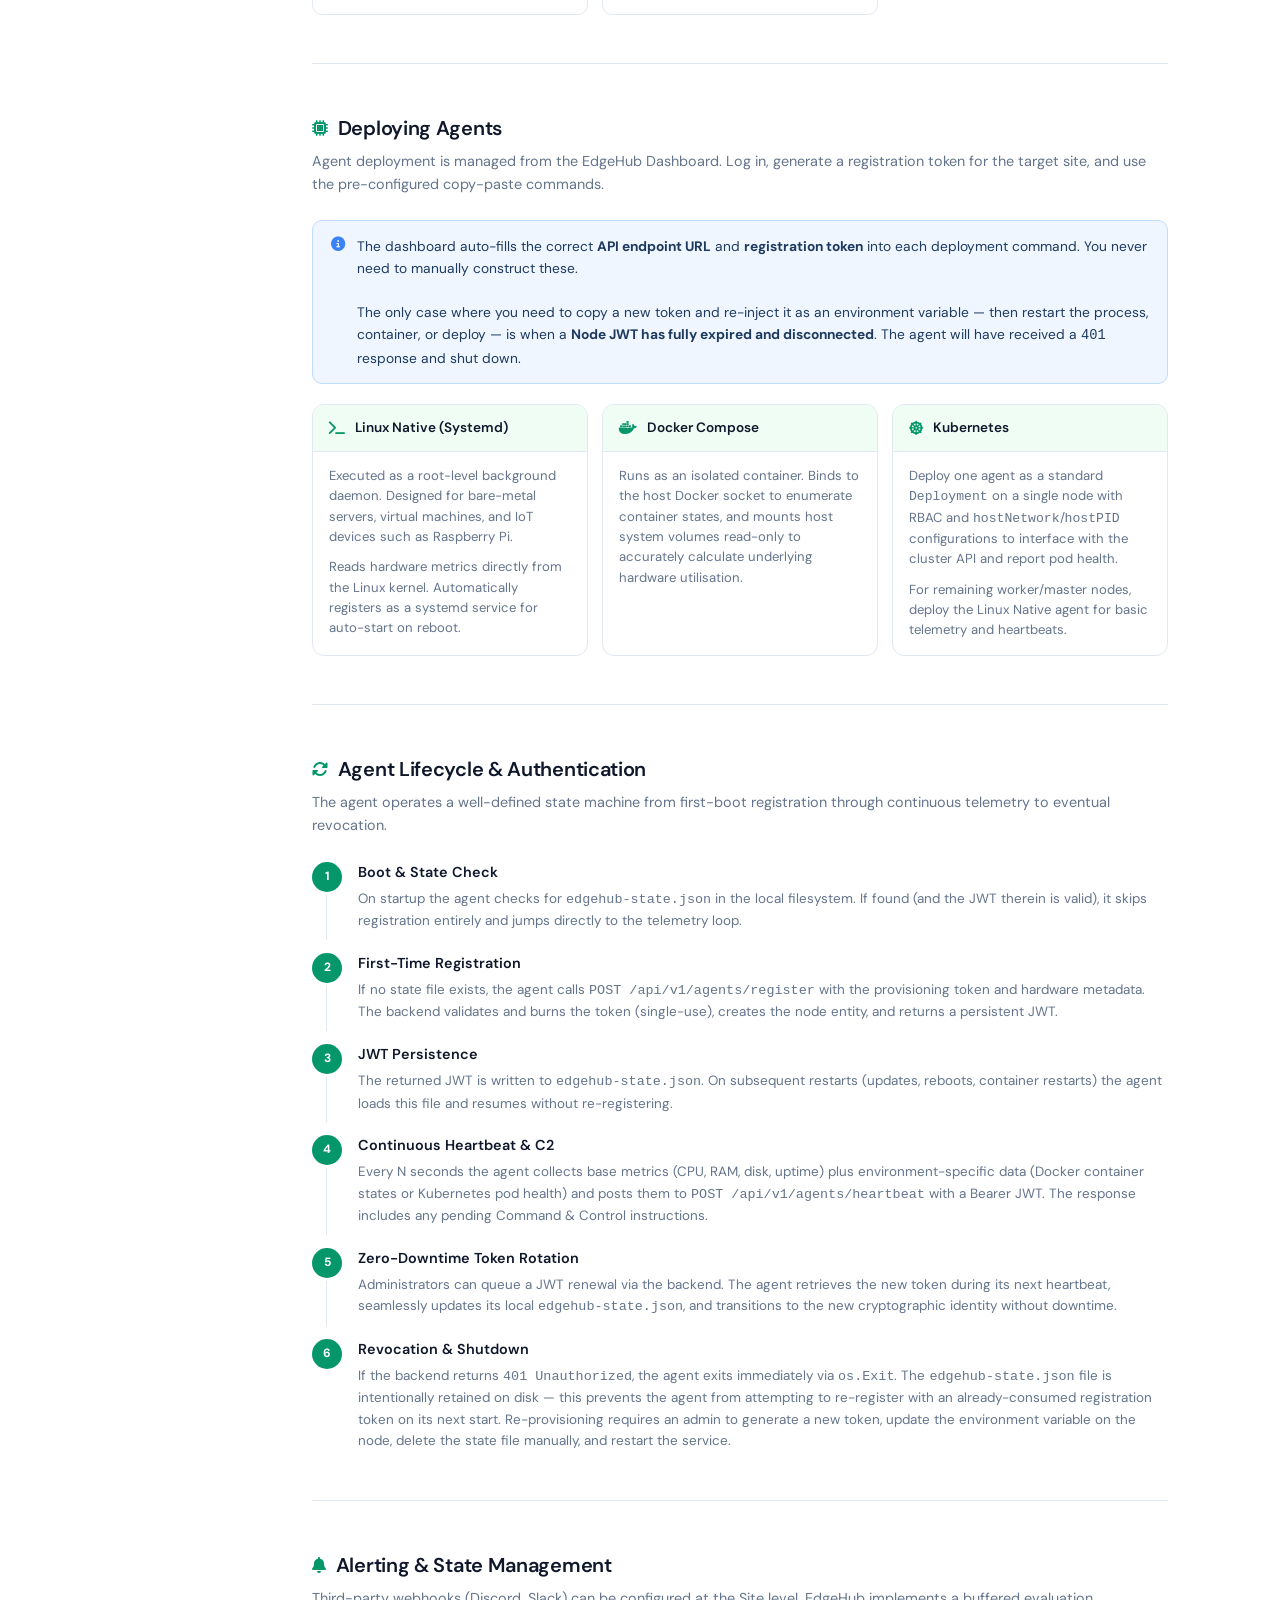
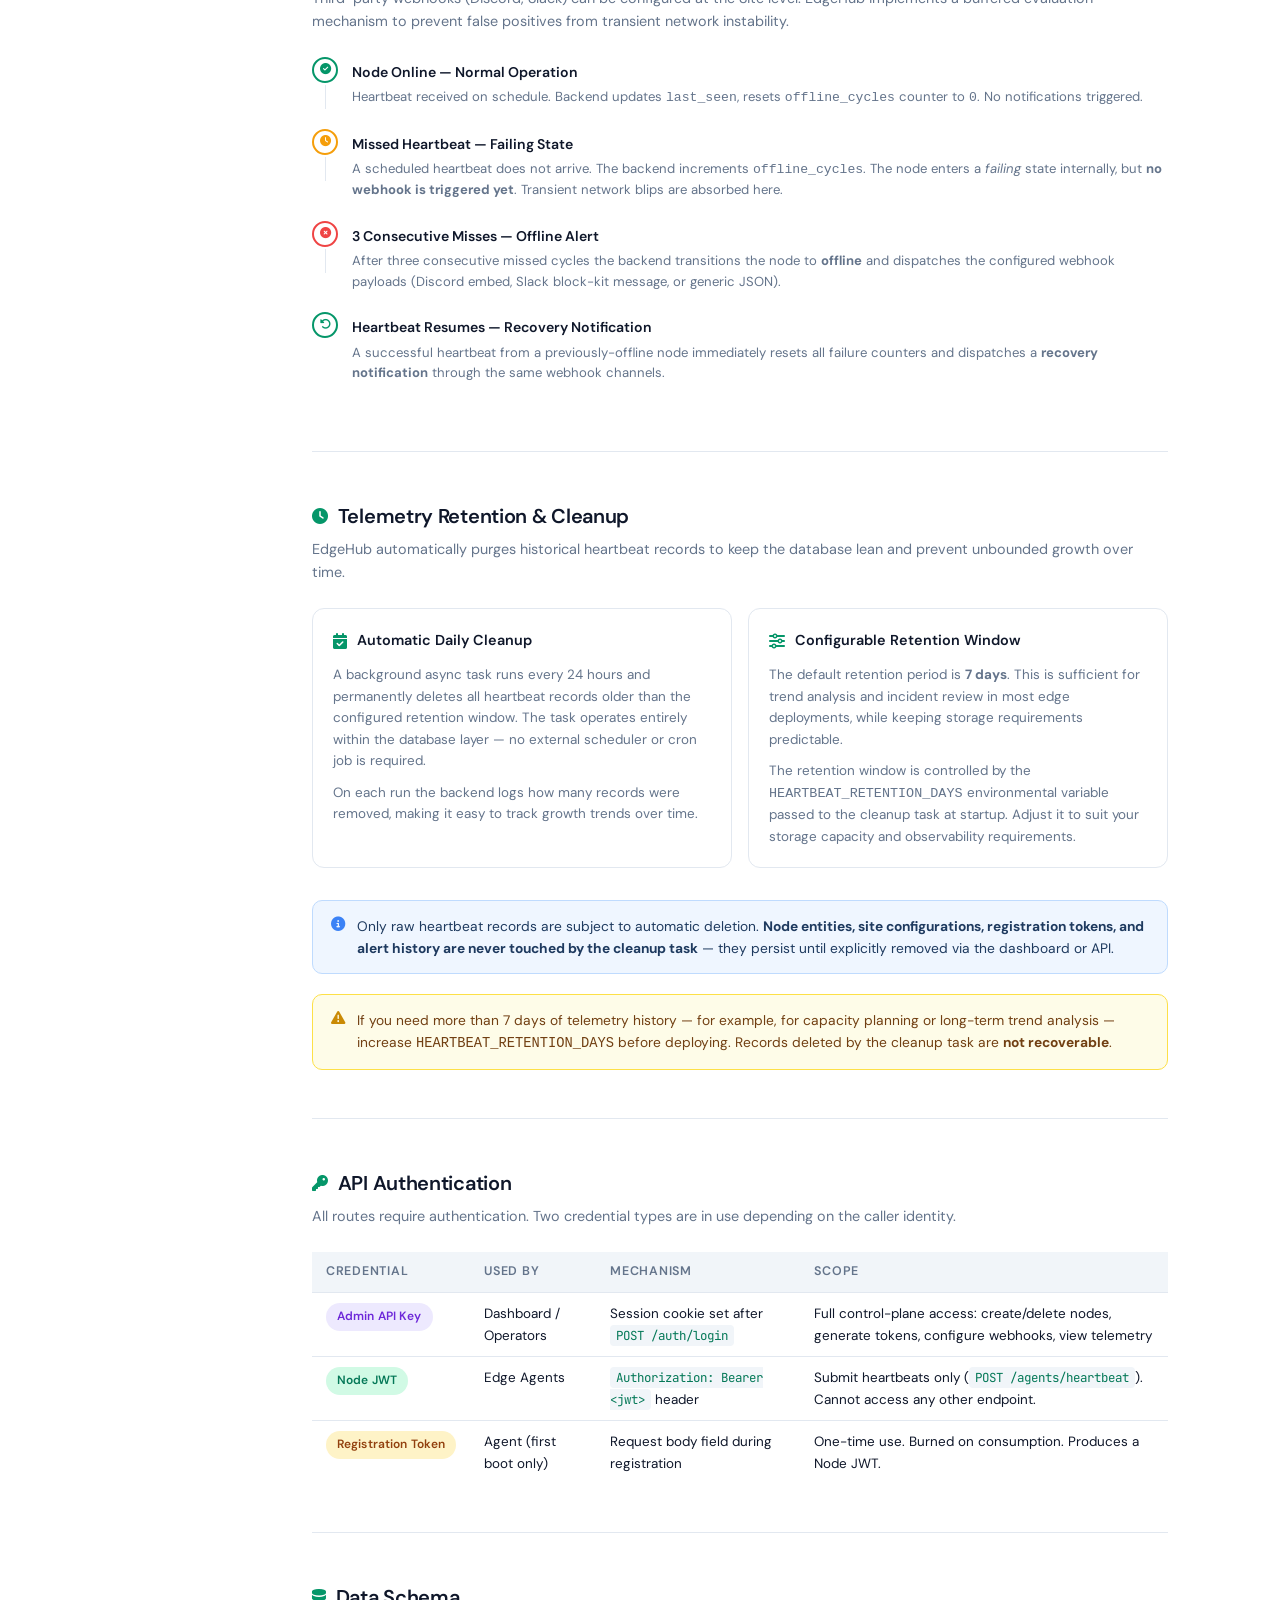
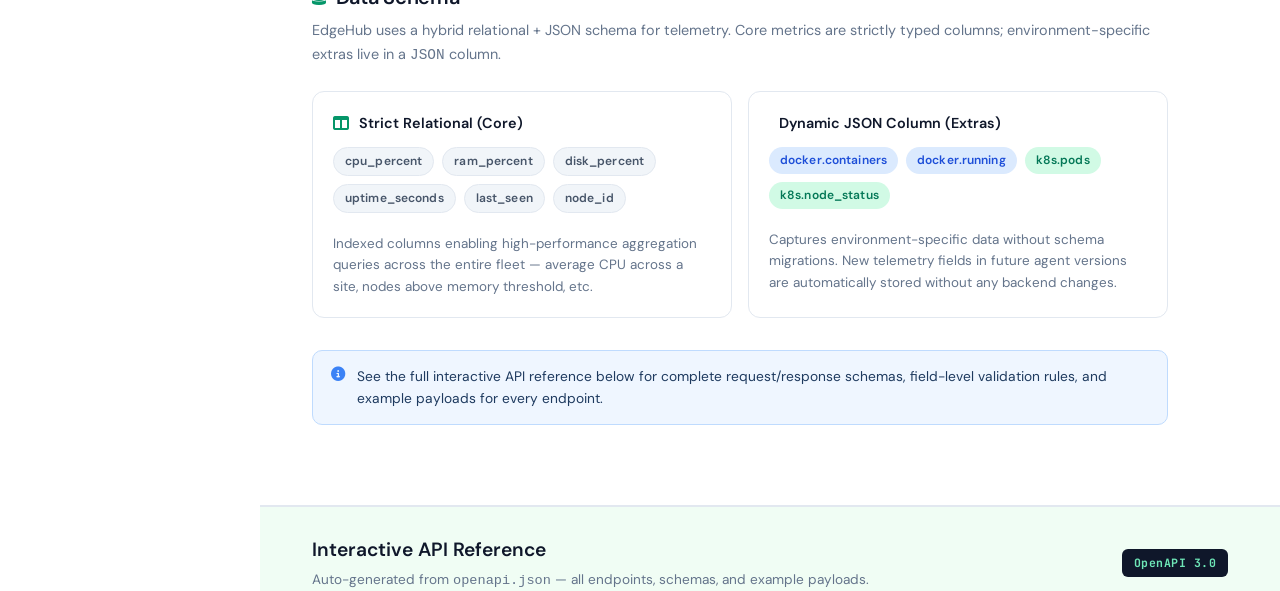
==== commit 412a32d9: "EdgeHub v1 stable docs" ====
--- a/edge-hub-app/docs/index.html
+++ b/edge-hub-app/docs/index.html
@@ -918,8 +918,6 @@
                             <h4>Data Plane — Agent</h4>
                         </div>
                         <p>A self-contained, multi-architecture <strong>Go binary</strong> (AMD64 &amp; ARM64). Statically compiled with all dependencies bundled — no runtime installation required on the target node. It auto-detects its environment and operates on a push-based telemetry loop with a minimal resource footprint.</p>
-                        <p><strong>Fail-Fast Security:</strong> The agent respects immediate revocation. Upon a <code>401</code> response, the agent exits immediately via <code>os.Exit</code>, preventing further heartbeat attempts and bandwidth waste. When deployed as a systemd service, the unit file is configured with <code>RestartPreventExitCodes</code> to ensure the process is not restarted after an intentional termination.</p>
-                    </div>
                 </div>
 
                 <h3 style="font-size:0.95rem; font-weight:600; color:var(--text-main); margin:0 0 10px;">Request Lifecycle</h3>
@@ -1072,7 +1070,7 @@
                         <div class="security-icon green"><i class="fas fa-satellite-dish"></i></div>
                         <div class="security-text">
                             <h4>Unidirectional C2</h4>
-                            <p>Agents poll for commands via heartbeats. No inbound ports need to be opened on the edge firewall, ensuring strict NAT compatibility.</p>
+                            <p>Agents poll for commands via heartbeats. No inbound ports need to be opened on the edge firewall, ensuring strict NAT compatibility. The only command currently supported is update_jwt, which triggers a secure, atomic rotation of the agent's authentication token. This design ensures that the Control Plane cannot execute arbitrary tasks, maintaining a strictly limited and secure operation profile.</p>
                         </div>
                     </div>
                 </div>
@@ -1248,7 +1246,7 @@
                             <h4>Configurable Retention Window</h4>
                         </div>
                         <p>The default retention period is <strong>7 days</strong>. This is sufficient for trend analysis and incident review in most edge deployments, while keeping storage requirements predictable.</p>
-                        <p>The retention window is controlled by the <code>retention_days</code> parameter passed to the cleanup task at startup. Adjust it to suit your storage capacity and observability requirements.</p>
+                        <p>The retention window is controlled by the <code>HEARTBEAT_RETENTION_DAYS</code> environmental variable passed to the cleanup task at startup. Adjust it to suit your storage capacity and observability requirements.</p>
                     </div>
                 </div>
 
@@ -1262,7 +1260,7 @@
                 <div class="callout callout-warn">
                     <i class="fas fa-triangle-exclamation"></i>
                     <div>
-                        If you need more than 7 days of telemetry history — for example, for capacity planning or long-term trend analysis — increase <code>retention_days</code> before deploying. Records deleted by the cleanup task are <strong>not recoverable</strong>.
+                        If you need more than 7 days of telemetry history — for example, for capacity planning or long-term trend analysis — increase <code>HEARTBEAT_RETENTION_DAYS</code> before deploying. Records deleted by the cleanup task are <strong>not recoverable</strong>.
                     </div>
                 </div>
             </section>
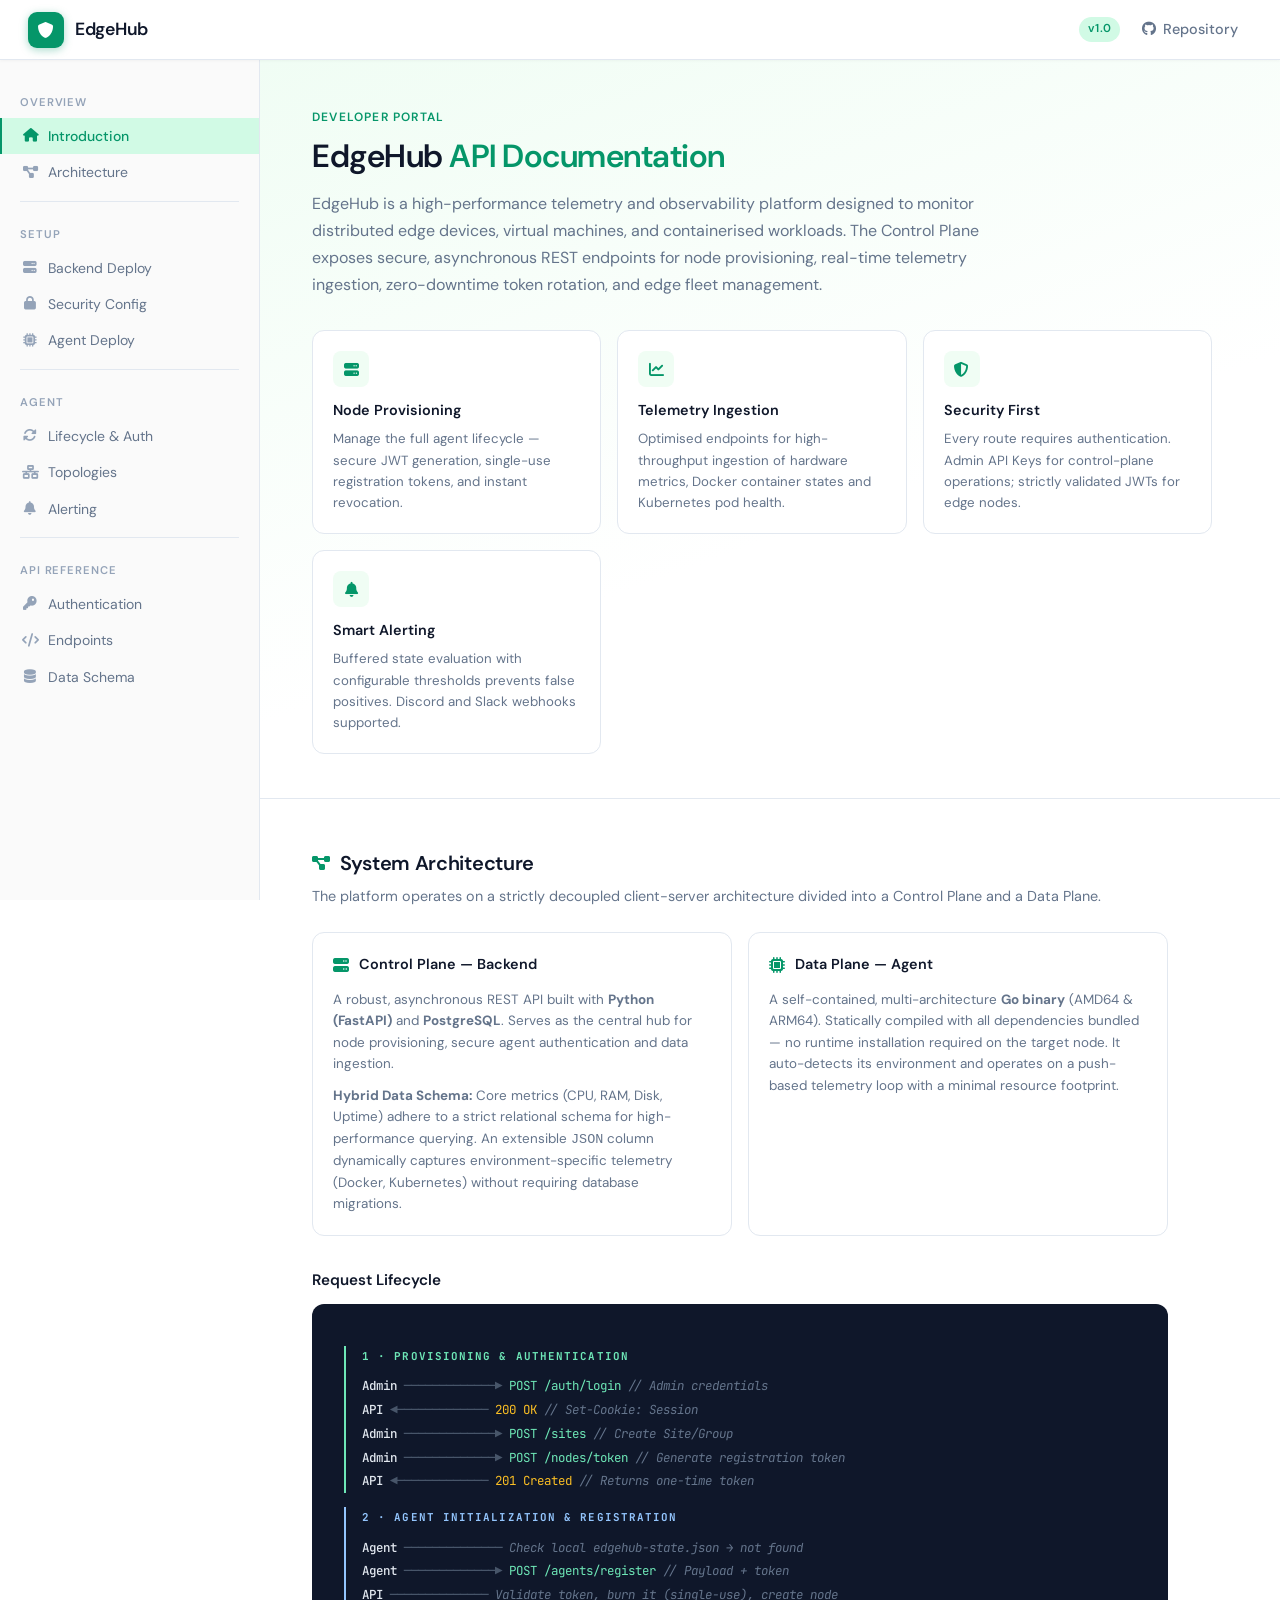
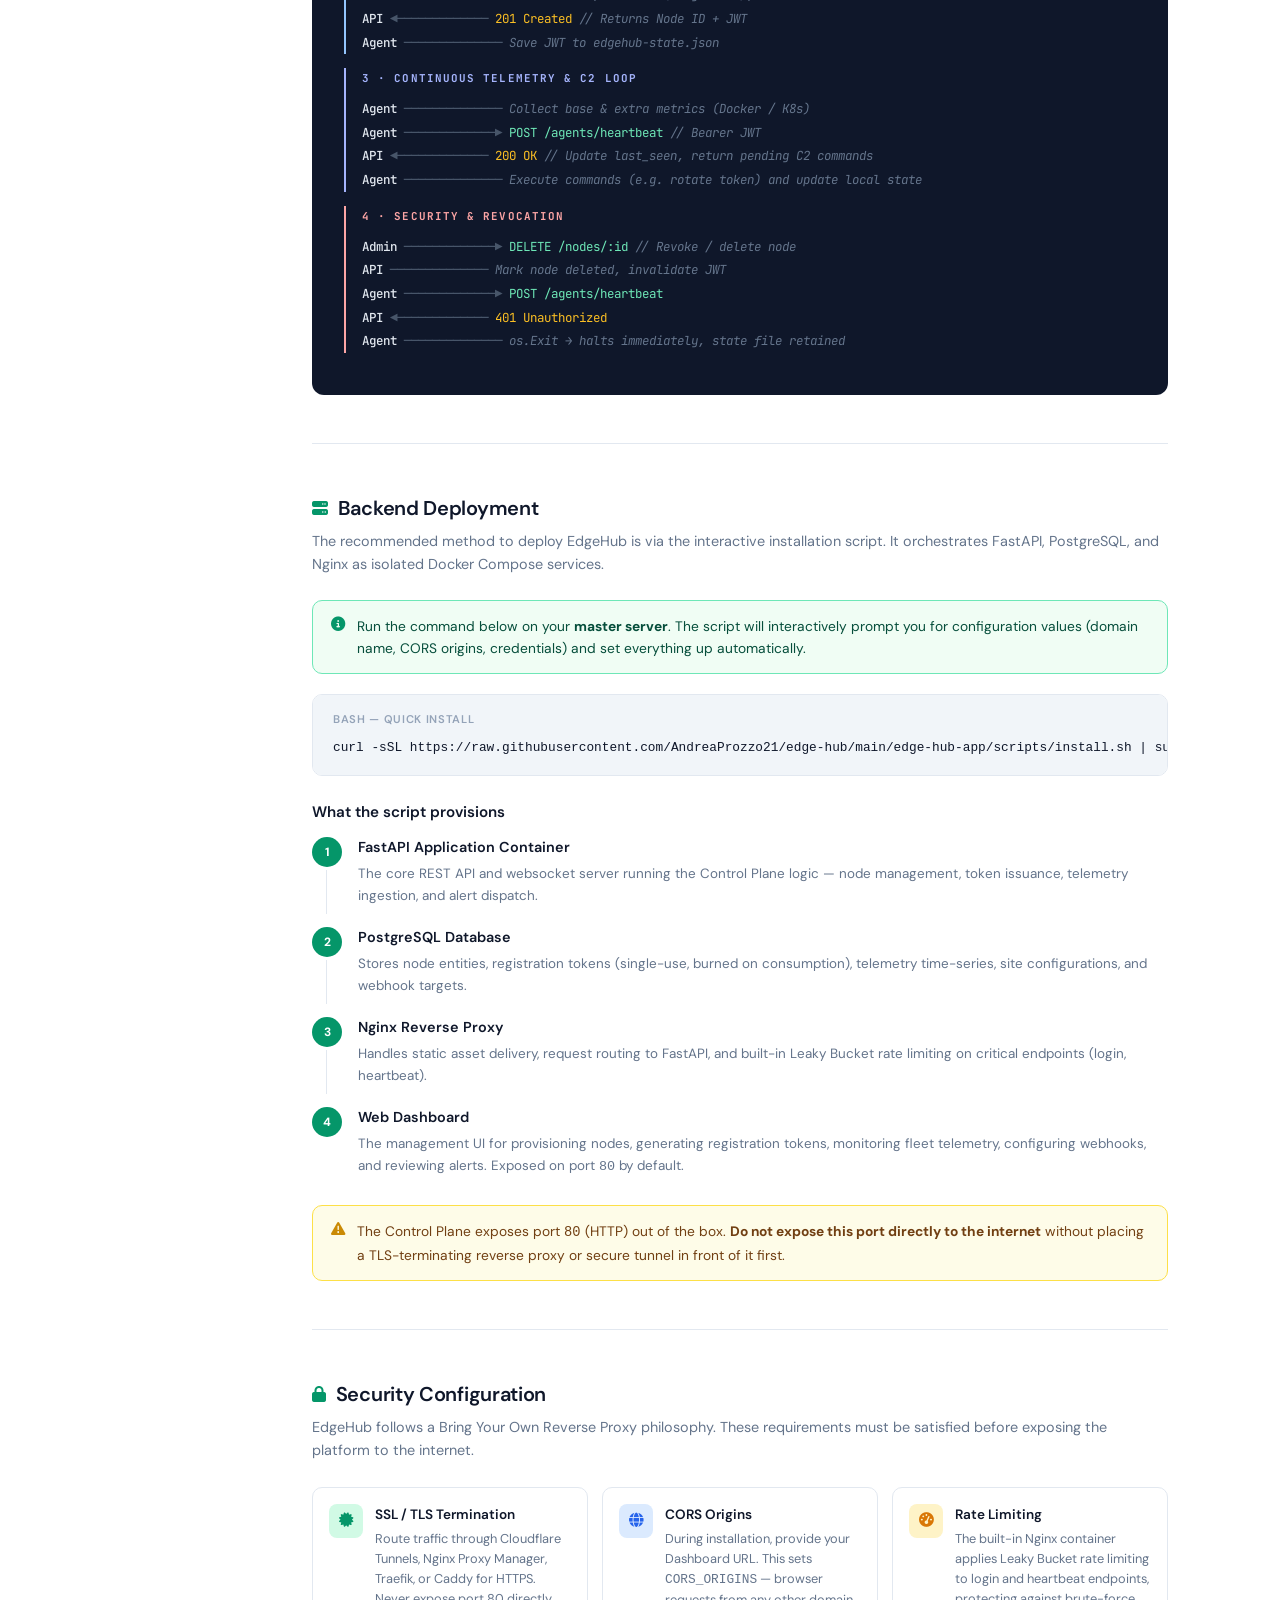
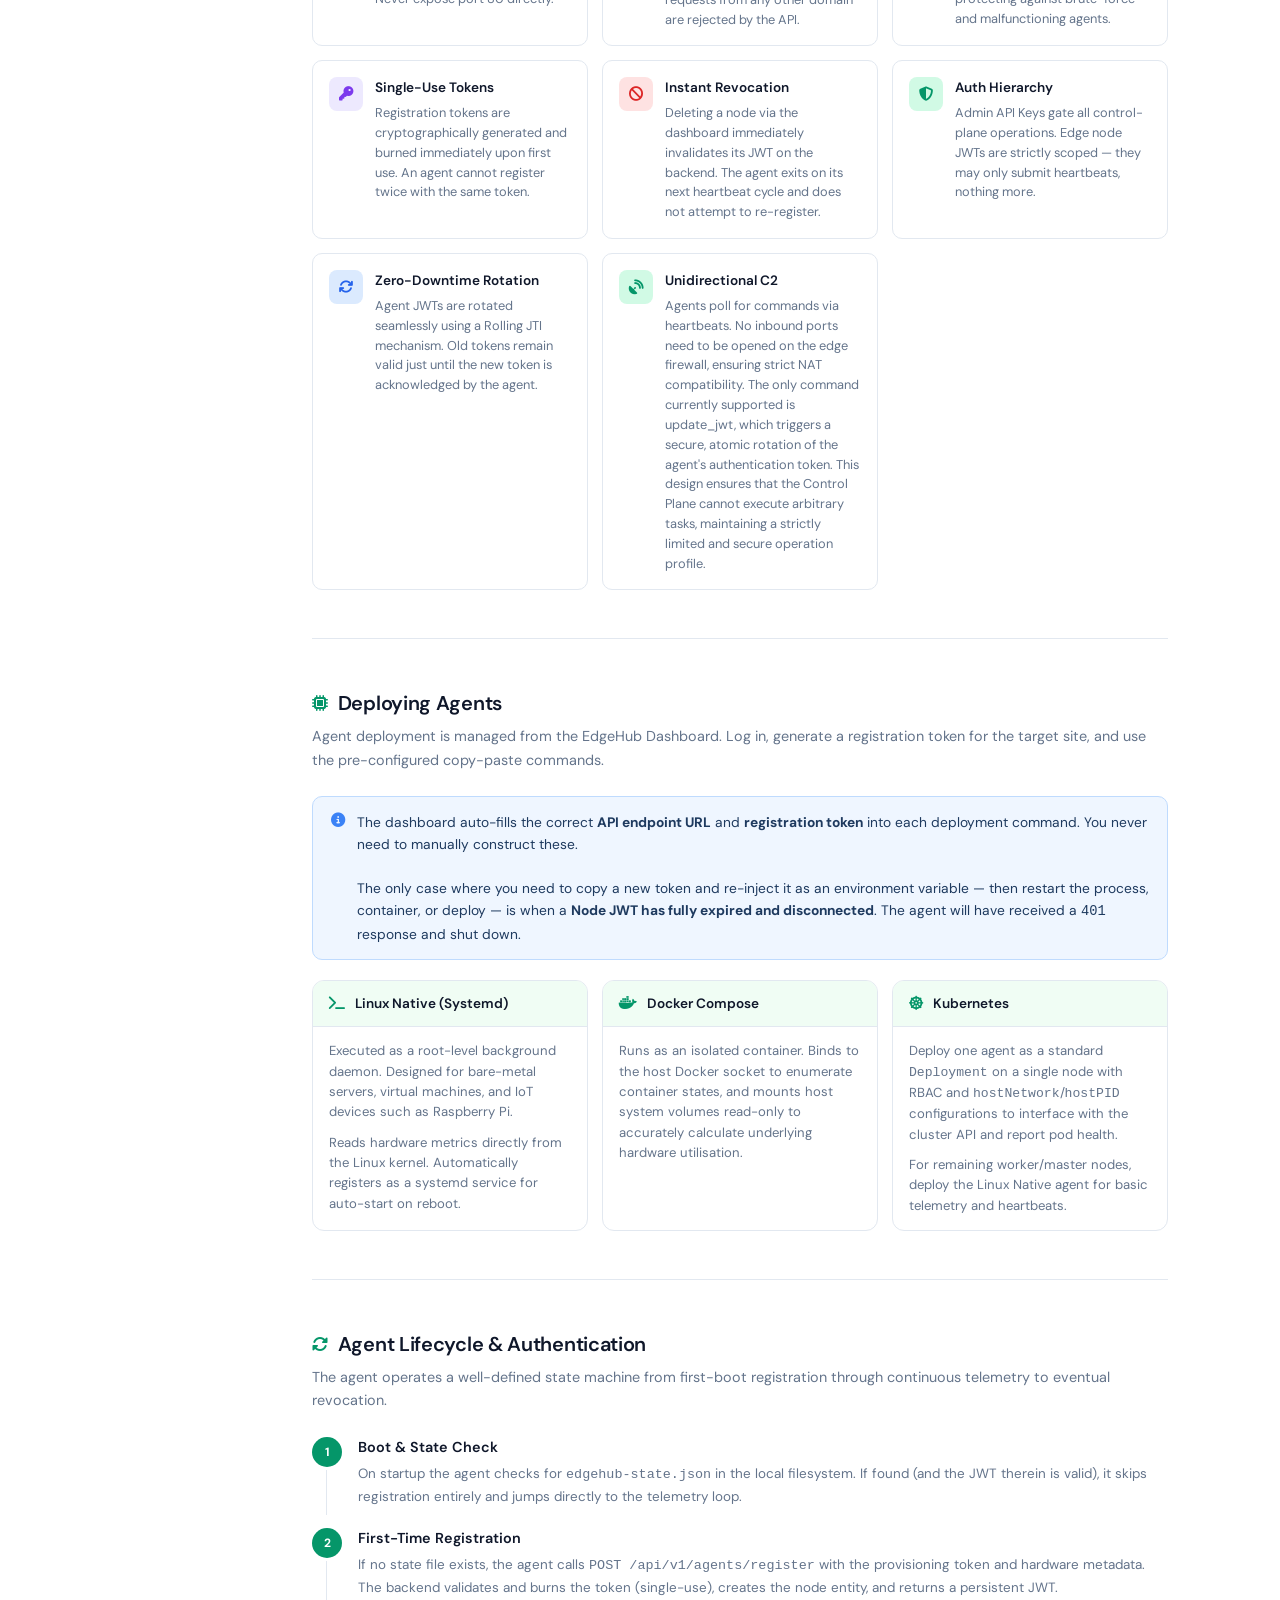
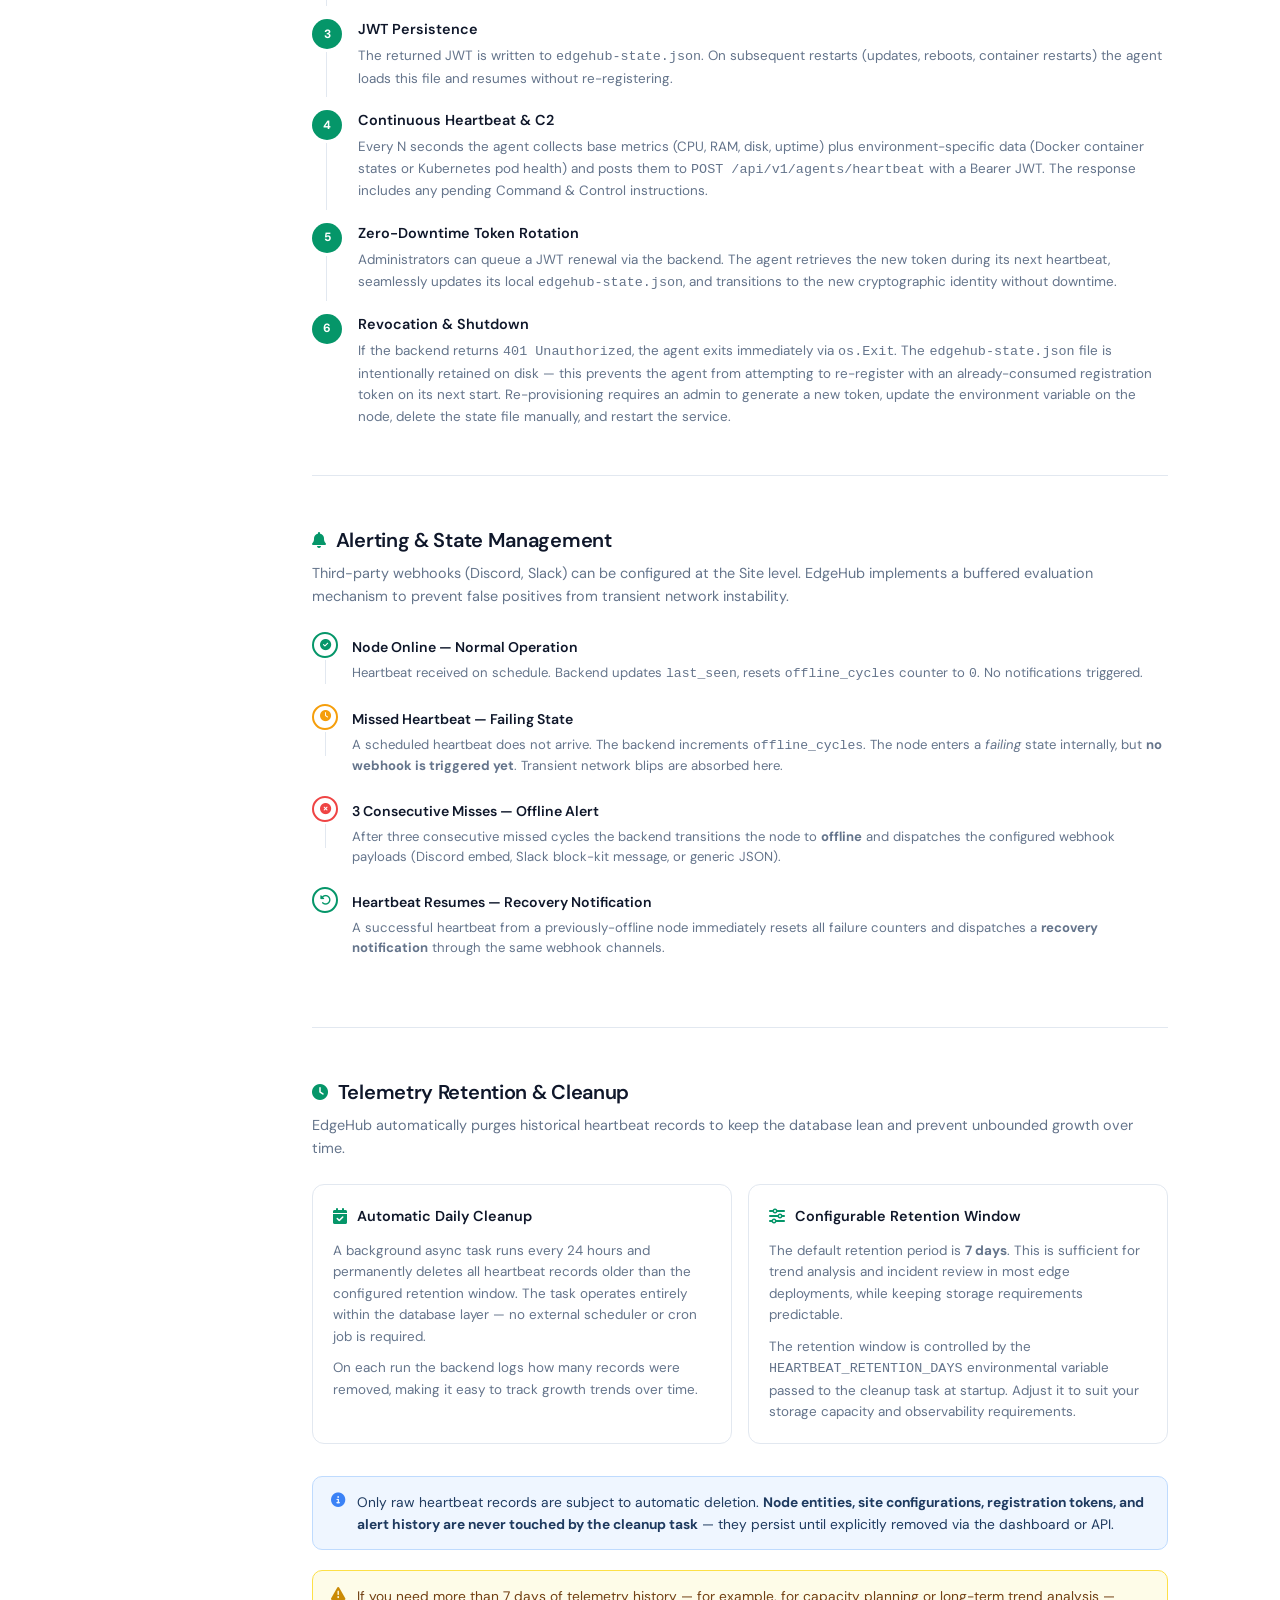
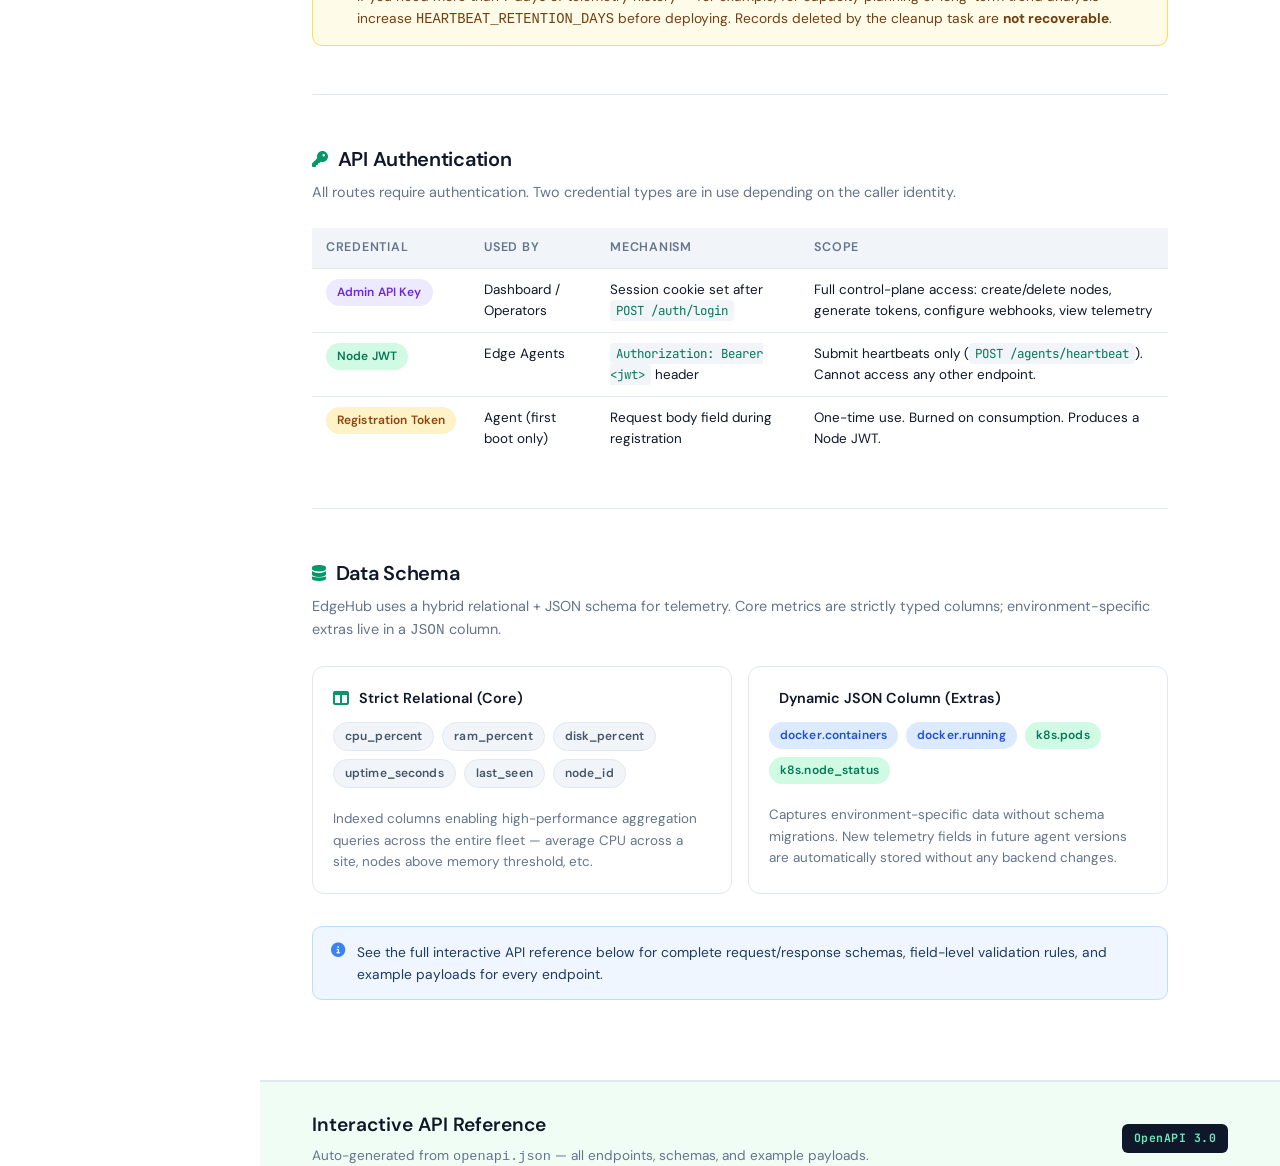
==== commit 9181b2ad: "EdgeHub v1 stable docs" ====
--- a/edge-hub-app/docs/index.html
+++ b/edge-hub-app/docs/index.html
@@ -918,6 +918,7 @@
                             <h4>Data Plane — Agent</h4>
                         </div>
                         <p>A self-contained, multi-architecture <strong>Go binary</strong> (AMD64 &amp; ARM64). Statically compiled with all dependencies bundled — no runtime installation required on the target node. It auto-detects its environment and operates on a push-based telemetry loop with a minimal resource footprint.</p>
+                    </div>
                 </div>
 
                 <h3 style="font-size:0.95rem; font-weight:600; color:var(--text-main); margin:0 0 10px;">Request Lifecycle</h3>
